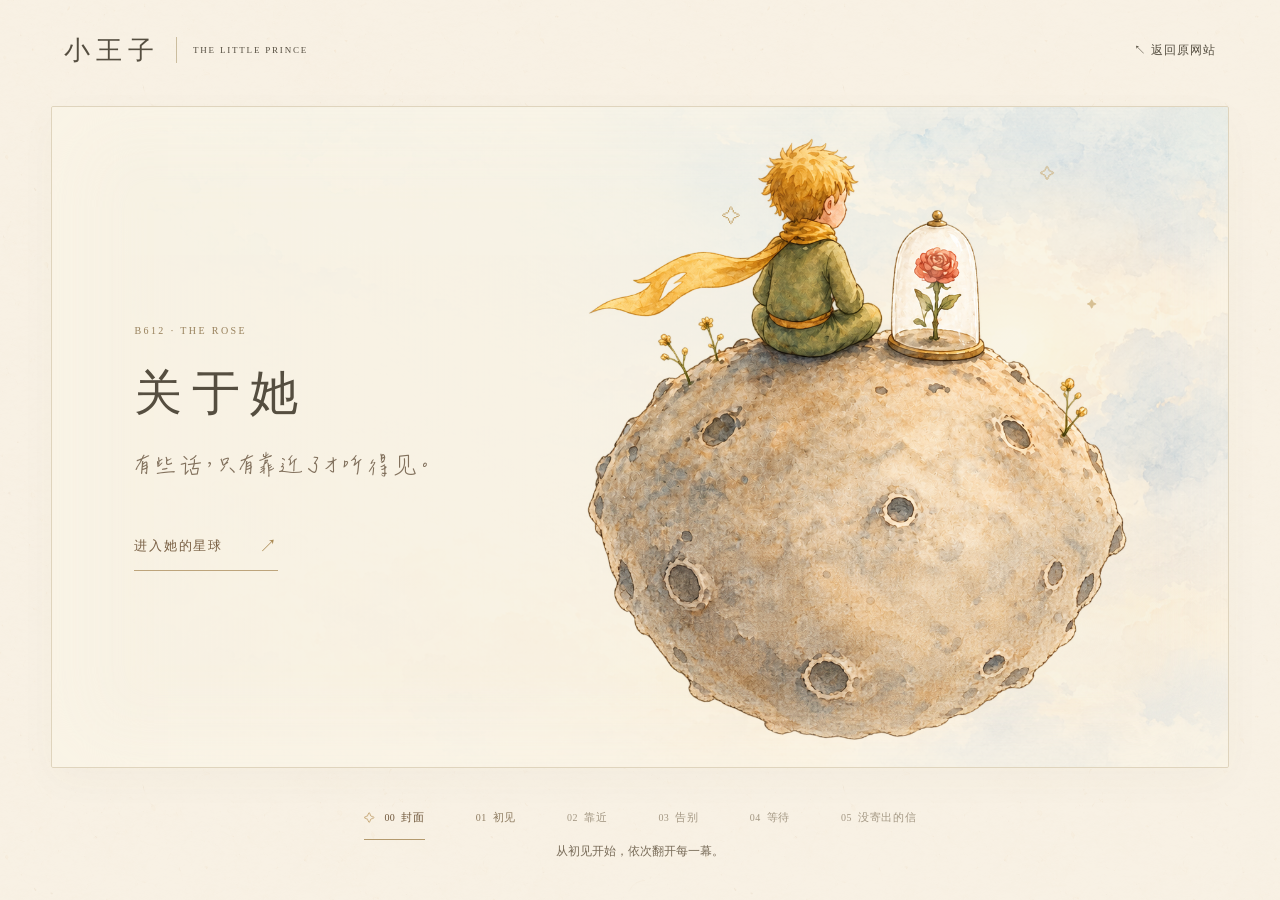
==== preview/index.html @ 03eb6c5e "Add the interactive rose storybook" ====
<!doctype html>
<html lang="zh-CN">
<head>
  <meta charset="utf-8">
  <meta name="viewport" content="width=device-width, initial-scale=1">
  <meta name="theme-color" content="#f7f1e4">
  <title>00 · 关于她 — 小王子互动绘本</title>
  <link rel="icon" href="../favicon-rose.svg" type="image/svg+xml">
  <link rel="stylesheet" href="../handwriting.css">
  <link rel="stylesheet" href="cover.css?v=polish-20261029">
  <script defer src="cover.js?v=soft-page-turn-v4"></script>
</head>
<body data-cover-phase="ready">
  <header class="page-masthead">
    <a class="wordmark" href="../index.html" aria-label="小王子，返回原网站">小王子 <span>THE LITTLE PRINCE</span></a>
    <a class="back-link" href="../index.html">↖ 返回原网站</a>
  </header>
  <main class="cover-shell">
    <section class="cover" id="cover" aria-labelledby="cover-title">
      <div class="cover-wash" aria-hidden="true"></div>
      <div class="cover-mist" aria-hidden="true"></div>
      <div class="cover-stars" aria-hidden="true"><span>✧</span><span>✦</span><span>✧</span></div>
      <div class="cover-copy">
        <p class="eyebrow">B612 · THE ROSE</p>
        <h1 id="cover-title">关于她</h1>
        <p class="subtitle">有些话，只有靠近了才听得见。</p>
        <a class="enter" href="first-meeting.html" data-enter-story><span>进入她的星球</span><span class="enter-arrow" aria-hidden="true">↗</span></a>
      </div>
      <figure class="cover-art" id="cover-art">
        <div class="art-reveal"><div class="cover-camera" id="cover-camera">
          <img class="planet-art" id="planet-art" src="../assets/b612-planet-completion.png" width="1536" height="1024" fetchpriority="high" alt="金发、灰绿色衣服与暖黄围巾的小王子，坐在布满陨石坑的 B612 星球上，望着金边玻璃罩中的盛开玫瑰。">
          <span class="glass-reflection" aria-hidden="true"></span>
        </div></div>
      </figure>
      <p class="art-error" id="art-error" role="status" hidden>插画暂未载入，你仍可以进入故事。</p>
    </section>
    <nav class="cover-nav" aria-label="六幕目录">
      <ol class="contents">
        <li class="is-current"><a href="index.html" aria-current="page"><span>00</span> 封面</a></li>
        <li class="is-available"><a href="first-meeting.html" data-enter-story><span>01</span> 初见</a></li>
        <li><span><b>02</b> 靠近</span></li>
        <li><span><b>03</b> 告别</span></li>
        <li><span><b>04</b> 等待</span></li>
        <li><span><b>05</b> 没寄出的信</span></li>
      </ol>
      <p class="contents-hint">从初见开始，依次翻开每一幕。</p>
    </nav>
    <p class="sr-only" id="entry-status" role="status" aria-live="polite"></p>
    <details class="cover-debug" id="cover-debug" hidden><summary>开发调试 · 独立封面预览</summary><p>当前插画直接复用原项目 assets/b612-planet-completion.png，未修改原图。六幕可依次体验。点击后，一页带有柔和弧度的奶油色纸面从右向左轻轻翻过，约 1.6 秒进入清晨。插画不缩放、不平移；Esc 可取消，减少动画模式直接进入。此说明仅在 ?debug=1 时显示。</p></details>
  </main>
  <div class="cover-transition" aria-hidden="true">
    <svg class="page-turn" viewBox="0 0 1000 1000" preserveAspectRatio="none" xmlns="http://www.w3.org/2000/svg">
      <defs>
        <path id="turn-paper-shape" d="M 8 -120 C 102 240 -138 680 8 1120 L 1600 1120 L 1600 -120 Z"/>
        <clipPath id="turn-paper-clip"><use href="#turn-paper-shape"/></clipPath>
        <filter id="turn-soft-shadow" x="-100%" y="-20%" width="300%" height="140%" color-interpolation-filters="sRGB">
          <feGaussianBlur stdDeviation="13"/>
        </filter>
        <linearGradient id="turn-paper-light" x1="-80" y1="0" x2="165" y2="0" gradientUnits="userSpaceOnUse">
          <stop offset="0" stop-color="#b5a58b" stop-opacity=".10"/>
          <stop offset=".32" stop-color="#fffdf4" stop-opacity=".46"/>
          <stop offset=".67" stop-color="#fffdf4" stop-opacity=".16"/>
          <stop offset="1" stop-color="#fffdf4" stop-opacity="0"/>
        </linearGradient>
      </defs>
      <g class="turn-sheet">
        <path class="turn-shadow" d="M 8 -120 C 102 240 -138 680 8 1120" fill="none" stroke="#706348" stroke-opacity=".12" stroke-width="22" filter="url(#turn-soft-shadow)"/>
        <use href="#turn-paper-shape" fill="#f7f1e4"/>
        <g clip-path="url(#turn-paper-clip)">
          <image href="assets/watercolor/dawn-sky-v1.png" x="-100" y="-120" width="1700" height="1240" preserveAspectRatio="xMidYMid slice" opacity=".14"/>
          <image href="../assets/mailbox/paper-texture.webp" x="-100" y="-120" width="1700" height="1240" preserveAspectRatio="xMidYMid slice" opacity=".10"/>
          <rect x="-100" y="-120" width="1700" height="1240" fill="url(#turn-paper-light)"/>
        </g>
      </g>
    </svg>
  </div>
</body>
</html>
---- handwriting.css ----
/* B612 Pen: OFL subsets of ChenYuluoyan 2.0 and YShi Written SC.
   See assets/fonts/README.md and the bundled upstream licenses. */
@font-face {
  font-family: "B612 Pen";
  src: url("assets/fonts/b612-pen-ui-v1.woff2") format("woff2");
  font-style: normal;
  font-weight: 400;
  font-display: swap;
  size-adjust: 125%;
  unicode-range: U+20-7E,U+A0,U+A2-A3,U+A5,U+A7,U+A9,U+AE-B3,U+B7,U+B9,U+C0-C5,U+C8-CF,U+D1-D7,U+D9-DD,U+E0-E5,U+E8-EF,U+F1-F7,U+F9-FD,U+FF,U+2014,U+201C-201D,U+2026,U+2190,U+2192,U+2500,U+2605,U+3001-3002,U+300A-300D,U+3010-3011,U+4E00,U+4E03,U+4E07,U+4E09-4E0B,U+4E0D-4E0E,U+4E14,U+4E16,U+4E18,U+4E2A,U+4E2D,U+4E32,U+4E38,U+4E3B,U+4E45,U+4E48,U+4E4B,U+4E4E,U+4E5D,U+4E5F,U+4E86,U+4E88-4E89,U+4E8B-4E8C,U+4E8E,U+4E91,U+4E94-4E95,U+4E9B,U+4EA4,U+4EAB,U+4EAE,U+4EBA,U+4EC0,U+4ECA-4ECB,U+4ECD-4ECE,U+4ED4,U+4ED6,U+4ED8,U+4EE3-4EE5,U+4EF0,U+4EF6-4EF7,U+4EFB,U+4EFD,U+4EFF,U+4F11,U+4F17-4F18,U+4F1A,U+4F34,U+4F38,U+4F3C,U+4F46,U+4F4D-4F4F,U+4F53,U+4F55,U+4F5B-4F5C,U+4F60,U+4F69,U+4F7F,U+4F8B,U+4F9B,U+4F9D,U+4FBF,U+4FDD,U+4FE1,U+4FEE,U+5012,U+5019,U+501F,U+5026,U+503C,U+5047,U+504F,U+505A,U+505C,U+5065,U+50AC,U+50B2,U+50CF,U+513F,U+5141,U+5143,U+5145,U+5148-5149,U+514B,U+514D,U+515C,U+5165,U+5168,U+516B,U+516D,U+5171,U+5176-5177,U+5185,U+518D,U+5192,U+5199,U+51B2-51B3,U+51B5,U+51B7,U+51C6,U+51C9,U+51DD,U+51E0-51E1,U+51ED,U+51F3,U+51FA,U+5206-5207,U+5217,U+521D,U+5224,U+5229,U+5230,U+5236,U+523A-523B,U+524D,U+5269,U+529B,U+529F-52A0,U+52A9,U+52FF,U+5305-5306,U+5316-5317,U+5339-533A,U+5341,U+5343,U+5347-5348,U+534A,U+5357,U+5360-5361,U+5371,U+5373-5374,U+539A,U+539F,U+53BB,U+53C2,U+53C8,U+53CA-53CD,U+53D6-53D7,U+53D9,U+53E0,U+53E3,U+53E5-53E6,U+53EA-53EB,U+53EF,U+53F2-53F3,U+53F6-53F7,U+53F9,U+5403-5404,U+5408,U+540C-540E,U+5410-5411,U+541E,U+5426-5427,U+542B-542C,U+5435,U+5438-5439,U+5448,U+544A,U+5462,U+5468,U+5473,U+547C-547D,U+548C,U+54AC,U+54C1,U+54C8,U+54CD,U+54EA,U+54ED,U+552F,U+5546,U+5566,U+558A,U+559C-559D,U+55BB,U+5634,U+5668,U+566A,U+56B7,U+56DB,U+56DE,U+56E0,U+56F0,U+56FA,U+56FD,U+5708,U+571F,U+5723,U+5728,U+5730,U+5747,U+574F-5750,U+5782,U+578B,U+57C3,U+57CE,U+57DF,U+5802,U+5806,U+582A,U+585E,U+586B,U+5883,U+589E,U+58A8,U+58F0,U+590D,U+5915-5916,U+591A,U+591C,U+5927,U+5929-592A,U+5931,U+5947,U+594F,U+5957,U+5979,U+597D,U+5982,U+59CB,U+59D4,U+5A03,U+5B50,U+5B57-5B58,U+5B64,U+5B66,U+5B69,U+5B81,U+5B83,U+5B87-5B89,U+5B8C,U+5B99-5B9A,U+5B9C,U+5BA2-5BA3,U+5BB3,U+5BB6,U+5BB9,U+5BC2,U+5BC4,U+5BC6,U+5BCC,U+5BDE-5BDF,U+5BF8,U+5C01,U+5C06,U+5C0A,U+5C0F,U+5C11,U+5C16,U+5C31,U+5C3D-5C3E,U+5C40,U+5C45,U+5C48,U+5C4F,U+5C55,U+5C5E,U+5C71,U+5CF0,U+5D07,U+5D29,U+5DDD,U+5DE5-5DE6,U+5DEE,U+5DF1-5DF2,U+5E02-5E03,U+5E0C,U+5E18,U+5E38,U+5E3D,U+5E45,U+5E55,U+5E72-5E74,U+5E76,U+5E78,U+5E7C,U+5E8F,U+5E95,U+5EA6-5EA7,U+5EB7,U+5EF6,U+5EFA,U+5F02,U+5F0F,U+5F15,U+5F27,U+5F31,U+5F3A,U+5F53,U+5F62,U+5F69,U+5F71,U+5F7C,U+5F80-5F81,U+5F85,U+5F88,U+5F8B,U+5F97,U+5FAA,U+5FAE,U+5FB7,U+5FC3,U+5FC5,U+5FD7-5FD9,U+5FE0,U+5FEB,U+5FF5,U+5FFD,U+600E,U+6015,U+601D,U+6025,U+6027,U+602A,U+604B,U+6052,U+606F,U+6084,U+6089,U+6094,U+60C5,U+60CA-60CB,U+60D1,U+60DC,U+60E6-60E7,U+60F3,U+610F,U+611F,U+6127,U+613F,U+614C,U+6155,U+6162,U+6170,U+61BE,U+61C2,U+6210-6211,U+6216,U+622A,U+623F-6240,U+624B,U+624D,U+6253,U+6258,U+625B,U+626E,U+6270,U+6273,U+6279,U+627E-627F,U+6284,U+628A,U+6295-6296,U+6298,U+62AB-62AC,U+62B1,U+62B9,U+62BD,U+62C5-62C6,U+62C9,U+62CD,U+62D2,U+62D4,U+62D6,U+62DB-62DC,U+62EC,U+62F4,U+62FC,U+62FF,U+6301-6302,U+6307,U+6309,U+632A,U+632F,U+636E,U+6389,U+638C,U+6392,U+63A2,U+63A5,U+63A7-63A8,U+63AA,U+63C9,U+63CF-63D0,U+63D2,U+63E1,U+643A,U+6458,U+6478,U+6491-6492,U+6495,U+64AD,U+64C5,U+64CE,U+652F,U+6536,U+6539,U+653E,U+6545,U+6548,U+654F,U+6559,U+6563,U+6570,U+6574,U+6587,U+6599,U+65AD,U+65B0,U+65B9,U+65BD,U+65C1,U+65C5,U+65CB,U+65E0,U+65E2,U+65E5,U+65E7,U+6606,U+660E-660F,U+6613,U+661F,U+662F,U+663C,U+6643,U+665A,U+6668,U+666E-6670,U+6697,U+66F2,U+66F4,U+66FE-6700,U+6708-6709,U+670B,U+670D,U+671B,U+671D,U+671F,U+6728,U+672A-672C,U+6734-6735,U+673A,U+675F,U+6761,U+6765,U+677E-677F,U+6781,U+6784,U+6790,U+679C,U+67B6,U+67D0,U+67D4,U+67E5,U+6838-6839,U+683C,U+6846,U+6848,U+6876,U+6897,U+68D2,U+6905,U+690D,U+6982,U+69FD,U+6A21,U+6A2A,U+6B21,U+6B23,U+6B27,U+6B49,U+6B63-6B65,U+6B7B,U+6B8A,U+6BB5,U+6BCF,U+6BD4,U+6BEB,U+6C11,U+6C14,U+6C34,U+6C38,U+6C42,U+6C60,U+6C89,U+6C99,U+6CA1,U+6CB3,U+6CBF,U+6CC9,U+6CD5,U+6CE1,U+6CE3,U+6CE8,U+6CEA,U+6D0B,U+6D32,U+6D3B,U+6D3E,U+6D41,U+6D45,U+6D6A,U+6D77,U+6D88,U+6DF1,U+6E05,U+6E29,U+6E34,U+6E38,U+6E90,U+6ED1,U+6F02,U+6F20,U+6F2B,U+704C,U+706B,U+706F-7070,U+70B9,U+70C8,U+7126,U+7136,U+7167,U+7184,U+719F,U+722C,U+7238,U+7247,U+7269,U+7279,U+72B6,U+72D0,U+72EC,U+72F8,U+731C,U+732E,U+7334,U+738B,U+73AB,U+73BB,U+73CD,U+73ED,U+7403,U+7406,U+7470,U+7483,U+74E3,U+74F6,U+751A,U+751C,U+751F,U+7528,U+7530-7531,U+7537,U+753B,U+754C,U+754F,U+7559,U+7565,U+758F,U+7591,U+75B2,U+75DB,U+767D,U+7684,U+76D2,U+76EE,U+76F4,U+76F8,U+7701,U+770B,U+771F-7720,U+773C,U+7740,U+775B,U+7761,U+77DC,U+77E5,U+77ED,U+7834,U+786C,U+786E,U+788C,U+78B0,U+793A,U+795D,U+7968,U+798F,U+79BB,U+79CD,U+79D1,U+79D8,U+79F0,U+79FB,U+7A0B,U+7A0D,U+7A1A,U+7A3F,U+7A76,U+7A7A,U+7A7F,U+7A81,U+7A97,U+7ACB,U+7AD9,U+7ADF-7AE0,U+7AE5,U+7AEF,U+7B06,U+7B11,U+7B2C,U+7B49,U+7B54,U+7B97,U+7BA1,U+7BB1,U+7BB4,U+7BC7,U+7BF1,U+7C07,U+7C92,U+7CBE,U+7CD6,U+7CFB,U+7D20,U+7D22,U+7D2F,U+7E41,U+7F3A,U+7F51,U+7F69,U+7F6E,U+7F8A,U+7F8E,U+7F9E,U+7FA4,U+7FFB,U+8001,U+8003,U+8005,U+800C,U+8010,U+8033,U+8036,U+804A,U+80AF,U+80CC,U+80FD,U+8106,U+811A,U+81E3,U+81EA,U+81F3-81F4,U+820D,U+822A,U+822C,U+8239,U+8272,U+82AC,U+82B1,U+82B3,U+82BD,U+82D7,U+82E5-82E6,U+8303,U+832B,U+8349,U+8352,U+843D,U+8457,U+85CF,U+864E,U+865A,U+866B,U+86C7,U+871C,U+8774,U+8776,U+87BA,U+87D2,U+884C,U+8861,U+8863,U+8868,U+888D,U+8896,U+88AB,U+88C5,U+897F,U+8981,U+8986,U+89D2,U+89E3,U+89E6,U+8A00,U+8C61,U+8C8C,U+8D70,U+8D76-8D77,U+8D8A,U+8DB3,U+8DD1,U+8DDD,U+8DDF,U+8DEF,U+8DF3,U+8E0F,U+8E2A,U+8E6D,U+8E81,U+8EAB,U+8EB2,U+8EBA,U+8F9B,U+8FA3,U+8FB0,U+8FD1,U+8FD4,U+8FF0,U+8FF7,U+8FFD,U+9000-9003,U+900F-9010,U+9012,U+9014,U+901A,U+901F-9020,U+9047,U+904D,U+9053,U+9065,U+906E,U+9075,U+907F-9080,U+90A3,U+90E8,U+90FD,U+914D,U+9152,U+9192,U+91CC-91CD,U+91CF,U+91D1,U+9644,U+964C-964D,U+9650,U+9664,U+966A,U+968F,U+969C,U+96C6,U+9700,U+9707,U+9732,U+9759,U+975E,U+9760,U+9762,U+97F3,U+9996,U+9999,U+9AD8,U+9B3C,U+9B42,U+9EA6,U+9EC4,U+9ECE,U+9ED1,U+9ED8,U+9F13,U+9F20,U+FF01,U+FF08-FF09,U+FF0C,U+FF1A-FF1B,U+FF1F;
}
@font-face {
  font-family: "B612 Pen";
  src: url("assets/fonts/b612-pen-cjk-00-v1.woff2") format("woff2");
  font-style: normal;
  font-weight: 400;
  font-display: swap;
  size-adjust: 125%;
  unicode-range: U+D,U+100-103,U+106-117,U+11A-121,U+124-125,U+128-12D,U+131,U+134-135,U+139-13A,U+13D-13E,U+143-144,U+147-148,U+14C-151,U+154-155,U+158-15D,U+160-161,U+164-165,U+168-171,U+174-17E,U+197,U+1CD-1DC,U+1DE-1E1,U+1E6-1E9,U+1F4-1F5,U+1F8-1FB,U+21E-21F,U+226-227,U+22A-233,U+237,U+244,U+268,U+289,U+2BC,U+2C6-2C7,U+2C9-2CB,U+2CD,U+2D9,U+300-304,U+306-308,U+30A-30D,U+324,U+358,U+391-3A1,U+3A3-3A9,U+3B1-3C1,U+3C3-3C9,U+1D3A,U+1E3E-1E3F,U+1E5E-1E5F,U+1E72-1E73,U+1E80-1E85,U+1EF2-1EF3,U+2013,U+2015,U+2018-2019,U+201E,U+2022,U+2025,U+2027,U+2030,U+2032,U+2035,U+203B,U+2070,U+2074-207B,U+207F-2089,U+20AC,U+2103,U+2109,U+2122,U+2160-2169,U+2191,U+2193,U+2196-2199,U+2215,U+221A,U+221E-2220,U+2223,U+2225,U+2229-222B,U+222E,U+2234-2235,U+2252,U+2260-2261,U+2266-2267,U+2295,U+2299,U+22A5,U+22BF,U+22EE-22EF,U+2303,U+2460-2487,U+249C-24B5,U+2502,U+250C,U+2510,U+2514,U+2518,U+251C,U+2524,U+252C,U+2534,U+253C,U+2550-2551,U+2554,U+2557,U+255A,U+255D-255E,U+2560-2561,U+2563,U+2566,U+2569-256A,U+256C,U+2571-2573,U+2581-258F,U+25A0-25A1,U+25B2-25B3,U+25BC-25BD,U+25C6-25C7,U+25CB,U+25CE-25CF,U+25E2-25E5,U+2606,U+2640,U+2642,U+273D,U+3000,U+3003,U+3007-3009,U+300E-300F,U+3012,U+3014-3015,U+301C-301E,U+3105-3129,U+32A3,U+338E-338F,U+339C-339E,U+33A1,U+33C4,U+33CE,U+33D1-33D2,U+33D5,U+3401-3402,U+3441,U+34DF,U+34E4,U+34FE,U+3502,U+3578,U+3585,U+35A0-35A1,U+35AD,U+35B8,U+35BF,U+35CE,U+35D8,U+35F1,U+35FE,U+3614,U+361B,U+361D,U+362D,U+36AC;
}
@font-face {
  font-family: "B612 Pen";
  src: url("assets/fonts/b612-pen-cjk-01-v1.woff2") format("woff2");
  font-style: normal;
  font-weight: 400;
  font-display: swap;
  size-adjust: 125%;
  unicode-range: U+36C4,U+36E2,U+36F3,U+372E,U+3737,U+3757,U+3769,U+3909,U+3915,U+39C1,U+39CC,U+39CE,U+39D2,U+39E1,U+39E3,U+39EC,U+39FB,U+39FE,U+3A02,U+3A11,U+3A17-3A18,U+3A28,U+3A2A,U+3A3B,U+3A46,U+3A52,U+3A57,U+3A67,U+3A90,U+3B39,U+3C00,U+3C35,U+3D18-3D19,U+3D88,U+3DCD,U+3DDB,U+3DEB,U+3DEE,U+3E10,U+3E30,U+3E62,U+3E74,U+3EA2,U+3F08,U+3F13,U+3F4E,U+3F65,U+3F80,U+3F8A,U+3FF8,U+4010,U+402F,U+4034,U+4065,U+406A,U+406F,U+40D7,U+40DF,U+4180,U+41A4,U+41F6,U+4204,U+4242,U+4308,U+44EA,U+4552,U+4599,U+45B3,U+45C1,U+45C6,U+45D0,U+4606,U+4625,U+463C,U+479A,U+47D3,U+47D8,U+47E9,U+4821,U+4837,U+488D,U+48A2,U+4951,U+4989,U+4ACC,U+4B72,U+4B7E,U+4BCB,U+4C35,U+4C7D,U+4C85-4C86,U+4D3A,U+4E01,U+4E08,U+4E0F-4E11,U+4E15,U+4E19,U+4E1E-4E1F,U+4E21,U+4E26,U+4E28,U+4E2B,U+4E2E,U+4E30,U+4E36,U+4E39,U+4E3C,U+4E3F,U+4E42-4E43,U+4E4D,U+4E4F,U+4E52-4E53,U+4E56-4E59,U+4E5C,U+4E5E,U+4E69-4E6A,U+4E71,U+4E73,U+4E78,U+4E7E,U+4E80,U+4E82,U+4E85,U+4E8D,U+4E92-4E93,U+4E98-4E99,U+4E9C,U+4E9E-4EA2,U+4EA5-4EA6,U+4EA8,U+4EAC-4EAD,U+4EB3,U+4EB7,U+4EB9,U+4EBB-4EBC,U+4EC1-4EC4,U+4EC6-4EC7,U+4EC9,U+4ECF,U+4ED5,U+4ED7,U+4ED9,U+4EDD-4EDF,U+4EE1,U+4EE8,U+4EEE,U+4EF1-4EF3,U+4EF5,U+4F01,U+4F03,U+4F08-4F0B,U+4F0D-4F10,U+4F15,U+4F19,U+4F1D,U+4F28,U+4F2F-4F30,U+4F36,U+4F3A-4F3B,U+4F3D,U+4F41,U+4F43,U+4F47-4F49,U+4F50-4F51,U+4F54,U+4F57-4F5A,U+4F5D-4F5F,U+4F62-4F63,U+4F67,U+4F6A,U+4F6C,U+4F6E-4F70,U+4F73-4F77,U+4F7A-4F7C,U+4F7E,U+4F83-4F86,U+4F88-4F8A,U+4F8D,U+4F8F,U+4F91-4F92,U+4F94,U+4F96-4F98,U+4F9E,U+4FA0-4FA1,U+4FAD-4FAF,U+4FB2,U+4FB5-4FB7,U+4FB9-4FBA,U+4FC1-4FC4,U+4FC8,U+4FCA-4FCB,U+4FCD-4FD1,U+4FD3,U+4FD7-4FD8,U+4FDA,U+4FDE-4FE0,U+4FE3,U+4FE5,U+4FEC,U+4FEF,U+4FF1,U+4FF3,U+4FF5-4FF6,U+4FF8,U+4FFA,U+4FFD-4FFE,U+5000,U+5006,U+5008-5009,U+500B-500D,U+500F,U+5011,U+5013-5014,U+5016,U+5018,U+501A-501C,U+501E,U+5021-5025,U+5027-502D,U+502F,U+5032,U+5036,U+5039,U+5041,U+5043,U+5048-5049,U+504C,U+504E,U+5051,U+5055,U+505D,U+505F,U+506D,U+5072,U+5074-5078,U+507A,U+507D,U+5080,U+5085,U+508C-508D,U+5091,U+5096,U+5098-509C,U+50A2-50A3,U+50AA,U+50AD,U+50AF,U+50B1,U+50B3-50B5,U+50B7,U+50BB,U+50BE,U+50C2,U+50C5-50C7,U+50C9,U+50CD-50CE,U+50D1,U+50D5-50D6,U+50DA-50DB,U+50DE,U+50E3,U+50E5-50E7,U+50E9,U+50EB,U+50ED-50EE,U+50F1,U+50F5,U+50F9,U+50FB,U+50FE,U+5100-5102,U+5104,U+5106-5109,U+5110-5112,U+5114-5115,U+5118,U+511A,U+511F,U+5121,U+512A-512B,U+5131-5133,U+5137-5138,U+513A-513C,U+5140,U+5144,U+5146-5147,U+514C,U+514E,U+5150,U+5152,U+5154-5155,U+5157,U+515A,U+5162,U+5167,U+5169-516A,U+516C,U+516E,U+5175,U+5178,U+517C,U+5180,U+5182,U+5184,U+5186-5187,U+5189-518A,U+518F,U+5191,U+5195-5197,U+519A,U+51A0,U+51A2,U+51A4-51A5,U+51A7-51A8,U+51AA-51AC,U+51B0,U+51B4,U+51B6,U+51BC-51BD,U+51C3-51C4,U+51C7-51C8,U+51CA-51CD,U+51D4,U+51DB-51DC,U+51E6-51E7,U+51E9-51EA,U+51F0-51F1,U+51F4-51F6,U+51F8-51F9,U+51FD,U+5200-5203,U+5208,U+520A,U+520E,U+5210-5213,U+5216,U+521C,U+5223,U+5225-5226,U+5228,U+522A,U+522E,U+5233,U+5237-5239,U+5241,U+5243,U+5247;
}
@font-face {
  font-family: "B612 Pen";
  src: url("assets/fonts/b612-pen-cjk-02-v1.woff2") format("woff2");
  font-style: normal;
  font-weight: 400;
  font-display: swap;
  size-adjust: 125%;
  unicode-range: U+5249-524C,U+524E,U+5254,U+5256,U+525B-525D,U+5263-5265,U+526A,U+526E-5270,U+5272,U+5274-5275,U+5277,U+527A,U+527D-5284,U+5287-528A,U+528C-528D,U+528F,U+5291,U+5293,U+5296,U+52A3,U+52A6,U+52AA-52AD,U+52B1,U+52B4,U+52B9,U+52BB-52BC,U+52BE,U+52C1,U+52C3,U+52C5,U+52C7,U+52C9,U+52CD,U+52D0,U+52D2,U+52D5-52D9,U+52DB,U+52DD-52DF,U+52E2-52E7,U+52E9,U+52F0,U+52F2-52F3,U+52F5,U+52F8-52FC,U+52FE,U+5301-5302,U+5308,U+530B,U+530D,U+530F-5310,U+5315,U+5319,U+531D,U+5320-5321,U+5323,U+5327,U+532A,U+532D,U+532F,U+5331,U+533B-533C,U+533E-5340,U+5345,U+5349,U+534C-534D,U+5351-5354,U+5358,U+535A,U+535C,U+535E,U+5366,U+5369,U+536C,U+536E-5370,U+5372,U+5375,U+5377-5379,U+537B,U+537D,U+537F,U+5382,U+5384,U+5398,U+539D,U+53A0,U+53A5-53A6,U+53A8-53A9,U+53AD,U+53B2-53B3,U+53B6,U+53C1,U+53C3,U+53C9,U+53CE,U+53D4,U+53DB,U+53DF,U+53E1-53E2,U+53E4,U+53E8-53E9,U+53EC-53EE,U+53F0-53F1,U+53F5,U+53F8,U+53FB-53FC,U+53FE,U+5401-5402,U+5406,U+5409-540B,U+540F,U+5412-5414,U+5416,U+541B,U+541D,U+541F-5421,U+5425,U+5428-542A,U+542D-542E,U+5431,U+5433,U+5436,U+543B-543E,U+5440-5443,U+5446,U+5449,U+544D-544E,U+5451,U+5454,U+5463-5467,U+546A,U+546F-5472,U+5474-5478,U+547B,U+547E-5482,U+5484-5488,U+548B,U+548D-5498,U+549A,U+54A4-54AB,U+54AD,U+54AF,U+54B1-54B3,U+54B8-54B9,U+54BB,U+54BD-54C0,U+54C2,U+54C4,U+54C6-54C7,U+54C9-54CB,U+54CE-54D0,U+54D6,U+54DE,U+54E1-54E3,U+54E5-54E9,U+54EE-54EF,U+54F1-54F2,U+54F9-54FA,U+54FC-54FD,U+54FF,U+5501-5502,U+5504-5507,U+5509-550A,U+550C,U+550E-5511,U+5513-5514,U+5516,U+551A,U+551E,U+5525,U+5527,U+5529,U+552C-552E,U+5530-5531,U+5533,U+5535-5538,U+553B,U+553E-553F,U+5541,U+5543-5545,U+5549-554A,U+554D,U+554F-5550,U+5553,U+5555-5557,U+555C-5561,U+5563-5565,U+5569-556B,U+5571-5572,U+5575-5577,U+5579,U+557B-557C,U+557E,U+5580-5584,U+5586-5589,U+558B-558C,U+558E-558F,U+5591,U+5593-5594,U+5598-559A,U+559F,U+55A2,U+55A4-55A5,U+55A7-55AE,U+55B0-55B3,U+55B5-55B6,U+55BA,U+55BC,U+55C0,U+55C4-55C7,U+55C9,U+55CB-55CC,U+55CE,U+55D0-55D4,U+55D6-55D7,U+55D9-55DA,U+55DC-55DF,U+55E1,U+55E3-55E6,U+55E8-55E9,U+55EC,U+55EF-55F2,U+55F6-55F7,U+55F9-55FA,U+55FD-55FE,U+5600-5601,U+5605-5606,U+5608-5609,U+560C-5610,U+5612-5618,U+561B-561C,U+561E-561F,U+5622-5623,U+5625,U+5627,U+5629-562A,U+562C-5632,U+5635-5636,U+5638-5639,U+563B,U+563D,U+563F,U+5641-5643,U+5649,U+564C-564F,U+5652-5654,U+5657-565B,U+565D,U+5660,U+5662,U+5664-5666,U+5669,U+566B-566C;
}
@font-face {
  font-family: "B612 Pen";
  src: url("assets/fonts/b612-pen-cjk-03-v1.woff2") format("woff2");
  font-style: normal;
  font-weight: 400;
  font-display: swap;
  size-adjust: 125%;
  unicode-range: U+566D,U+566F,U+5671-5672,U+5674,U+5676-567A,U+567C,U+5680,U+5685-5687,U+5689,U+568E-5690,U+5692-5693,U+5695,U+5699,U+569C,U+569E-569F,U+56A1-56A2,U+56A4-56A8,U+56AE,U+56B1,U+56B3-56B6,U+56B9,U+56BC,U+56BE-56C3,U+56C8-56CD,U+56D1,U+56D3-56D4,U+56D6-56D7,U+56DA,U+56DD,U+56DF,U+56E1,U+56E3-56E5,U+56E7,U+56EA-56EB,U+56EE,U+56F2-56F3,U+56F7,U+56F9,U+56FF,U+5703-5704,U+5707,U+5709,U+570B-570D,U+570F,U+5712-5713,U+5716,U+5718,U+571C-571D,U+5721,U+5727,U+5729,U+572C-572F,U+5733-5734,U+573B,U+573E,U+5740,U+5742,U+5749-574E,U+5751,U+5754,U+575F,U+5761-5764,U+5766,U+5768-576B,U+576E-576F,U+5771,U+5773,U+5775,U+5777,U+577C,U+5783,U+5793,U+579A-579B,U+579E,U+57A0,U+57A2-57A4,U+57AE,U+57B5,U+57BA,U+57BF,U+57C2,U+57C6-57C7,U+57CB,U+57CF,U+57D2,U+57D4-57D5,U+57D7,U+57DC,U+57DE,U+57E0-57E1,U+57E4,U+57ED,U+57F2,U+57F4-57FA,U+57FC-57FD,U+5800,U+5803,U+5805,U+5807,U+5809-580A,U+5810,U+5815,U+5819,U+581D-581E,U+5820-5821,U+5824,U+582F-5831,U+5834-5835,U+583A-583B,U+583F-5841,U+584A-584D,U+584F,U+5851-5852,U+5854,U+5857-585A,U+5860-5862,U+5864,U+5869,U+586D,U+5871-5872,U+5875,U+5879,U+587D-5880,U+5885,U+5888-588A,U+588E,U+5893,U+5897-5898,U+589C,U+589F,U+58A6,U+58A9,U+58AC,U+58AE,U+58B3,U+58BB-58BC,U+58BE,U+58C1-58C2,U+58C5-58C7,U+58CA,U+58CC,U+58CE,U+58D1,U+58D3,U+58D5,U+58D8-58DA,U+58DE-58E0,U+58E2,U+58E4,U+58E9,U+58EB-58EC,U+58EE-58EF,U+58F1-58F3,U+58F7,U+58F9-58FA,U+58FC-58FD,U+5902,U+5906,U+5909-590A,U+590F-5910,U+5914,U+5919,U+5920,U+5922,U+5924-5925,U+592B-592F,U+5937-5938,U+593E,U+5940,U+5944-5945,U+5948-594A,U+594E,U+5950-5955,U+5958,U+595A,U+5960-5962,U+5965,U+5967-596E,U+5971,U+5973-5974,U+5976,U+5978,U+597C,U+597E,U+5981,U+5983-5984,U+598A,U+598D,U+598F,U+5992-5993,U+5996-5999,U+599D-599E,U+59A1,U+59A3-59A8,U+59AC,U+59AE-59AF,U+59B2-59B3,U+59B6,U+59B9-59BB,U+59BE,U+59C0-59C1,U+59C3,U+59C6,U+59C8-59CA,U+59CD-59CE,U+59D0-59D3,U+59D7-59D8,U+59DA,U+59DC-59DD,U+59E3-59E6,U+59E8-59EE,U+59F3-59F8,U+59FB-59FC,U+59FF,U+5A01,U+5A09,U+5A0C,U+5A11,U+5A13,U+5A17-5A18,U+5A1B-5A1C,U+5A1F-5A20,U+5A23,U+5A25,U+5A29-5A2A,U+5A2F,U+5A33,U+5A36,U+5A38,U+5A3C,U+5A40-5A42,U+5A46,U+5A49-5A4A,U+5A4C-5A4D,U+5A51,U+5A53,U+5A55,U+5A57,U+5A5A-5A5B,U+5A5E-5A5F,U+5A62-5A64,U+5A66-5A67,U+5A6A,U+5A6C-5A6D,U+5A77-5A78,U+5A7E-5A7F,U+5A81,U+5A83-5A84,U+5A8C,U+5A90,U+5A92-5A93,U+5A96-5A97,U+5A9A-5A9C,U+5A9E,U+5AA0,U+5AA7,U+5AAA,U+5AAC,U+5AAE,U+5AB1-5AB3,U+5AB8,U+5ABA,U+5ABC-5ABE,U+5AC1-5AC4,U+5AC6,U+5AC8-5AC9,U+5ACB-5ACC,U+5AD0-5AD1,U+5AD5-5ADA,U+5AE0-5AE1,U+5AE3,U+5AE5-5AE6,U+5AE9,U+5AF2,U+5AF5,U+5AFA-5AFB,U+5B03,U+5B05,U+5B08-5B09,U+5B0B-5B0C,U+5B11,U+5B16-5B17,U+5B19,U+5B1B,U+5B1D,U+5B21-5B24,U+5B26,U+5B28,U+5B2A-5B2D,U+5B30,U+5B32;
}
@font-face {
  font-family: "B612 Pen";
  src: url("assets/fonts/b612-pen-cjk-04-v1.woff2") format("woff2");
  font-style: normal;
  font-weight: 400;
  font-display: swap;
  size-adjust: 125%;
  unicode-range: U+5B34,U+5B38,U+5B3F-5B40,U+5B43,U+5B45-5B46,U+5B4B-5B4D,U+5B51,U+5B53-5B56,U+5B5A-5B5D,U+5B5F,U+5B62-5B63,U+5B65,U+5B6B-5B6D,U+5B70-5B73,U+5B75,U+5B78,U+5B7A-5B7B,U+5B7D,U+5B7F-5B80,U+5B85,U+5B8B,U+5B8D,U+5B8F,U+5B93,U+5B95,U+5B97-5B98,U+5B9B,U+5B9D,U+5B9F,U+5BA4-5BA7,U+5BAC-5BAE,U+5BB0,U+5BB4-5BB5,U+5BB8,U+5BBF-5BC0,U+5BC3,U+5BC5,U+5BC7,U+5BD0,U+5BD2-5BD4,U+5BD7-5BD8,U+5BDB,U+5BDD,U+5BE1-5BE2,U+5BE4-5BE9,U+5BEB-5BEC,U+5BEE-5BF0,U+5BF3,U+5BF5-5BF6,U+5BFA,U+5BFE-5BFF,U+5C02,U+5C04-5C05,U+5C07-5C09,U+5C0B,U+5C0D-5C0E,U+5C10,U+5C1A-5C1B,U+5C1E,U+5C22,U+5C24-5C25,U+5C28,U+5C2A,U+5C2C-5C2D,U+5C37-5C3C,U+5C3F,U+5C41,U+5C44,U+5C46,U+5C4A-5C4E,U+5C50-5C51,U+5C53,U+5C58-5C59,U+5C5C,U+5C60-5C65,U+5C67-5C68,U+5C6C-5C6F,U+5C79,U+5C7B,U+5C88,U+5C8C-5C8D,U+5C8F-5C91,U+5C94,U+5CA1-5CA2,U+5CA5-5CA6,U+5CA8-5CA9,U+5CAB-5CAD,U+5CB1,U+5CB3,U+5CB7-5CB8,U+5CC7,U+5CCA-5CCB,U+5CCE,U+5CD2,U+5CD6,U+5CD9,U+5CE0-5CE1,U+5CE8,U+5CEA,U+5CED-5CEF,U+5CF1,U+5CF4-5CF6,U+5CFB,U+5CFD,U+5D01,U+5D06,U+5D0B,U+5D0E,U+5D10-5D11,U+5D14,U+5D16-5D17,U+5D19-5D1B,U+5D1F-5D22,U+5D24,U+5D27,U+5D33-5D34,U+5D3D,U+5D42,U+5D47,U+5D4A-5D4C,U+5D4E,U+5D50,U+5D59,U+5D5C,U+5D69,U+5D6C,U+5D6F,U+5D75,U+5D79,U+5D7E,U+5D80,U+5D82,U+5D84,U+5D87,U+5D8B-5D8C,U+5D94,U+5D99,U+5D9D,U+5DA0,U+5DA2,U+5DA7,U+5DA9,U+5DB7-5DB8,U+5DBA,U+5DBC-5DBD,U+5DC3,U+5DC9,U+5DCC-5DCD,U+5DD2-5DD4,U+5DD6,U+5DDB,U+5DDE,U+5DE0-5DE3,U+5DE7-5DE8,U+5DEB,U+5DED,U+5DF3-5DF4,U+5DF7,U+5DF9,U+5DFB,U+5DFD-5DFF,U+5E06,U+5E0A,U+5E11,U+5E14-5E16,U+5E19-5E1B,U+5E1D,U+5E1F,U+5E25,U+5E2B,U+5E2D,U+5E2F-5E30,U+5E33,U+5E36-5E37,U+5E40,U+5E43-5E44,U+5E4C,U+5E53-5E54,U+5E57-5E58,U+5E5B,U+5E5F,U+5E61-5E63,U+5E6B,U+5E79-5E7B,U+5E7D-5E7F,U+5E81,U+5E83-5E84,U+5E87,U+5E8A,U+5E92,U+5E96-5E97,U+5E9A-5E9C,U+5EA0,U+5EA5,U+5EAB,U+5EAD,U+5EB0-5EB2,U+5EB5-5EB6,U+5EB8-5EB9,U+5EBE,U+5EC1-5EC4,U+5EC8-5ECD,U+5ED0,U+5ED2-5ED6,U+5EDA,U+5EDD,U+5EDF-5EE3,U+5EE8,U+5EEC,U+5EF3-5EF4,U+5EF7-5EF9,U+5EFB-5EFC,U+5EFE-5EFF,U+5F01,U+5F04,U+5F07-5F08,U+5F0A-5F0B,U+5F0D-5F0E,U+5F10,U+5F12-5F14,U+5F17-5F18,U+5F1B,U+5F1F,U+5F22,U+5F25-5F26,U+5F29,U+5F2D,U+5F33,U+5F35,U+5F37,U+5F3C,U+5F3E,U+5F46,U+5F48,U+5F4A,U+5F4C,U+5F4E,U+5F50,U+5F54,U+5F56-5F59,U+5F5D-5F5E,U+5F61,U+5F63-5F67,U+5F6A-5F6D,U+5F70,U+5F73,U+5F77,U+5F79,U+5F7D-5F7F,U+5F84,U+5F87,U+5F89-5F8A,U+5F8C,U+5F90-5F93,U+5F98-5F99,U+5F9B-5F9C,U+5F9E,U+5FA0-5FA1,U+5FA5,U+5FA7-5FA9,U+5FAB-5FAD,U+5FB3-5FB5,U+5FB9,U+5FBC-5FBD,U+5FC9,U+5FCC-5FCD,U+5FCF-5FD2,U+5FD6,U+5FDC-5FDF,U+5FE1,U+5FE4-5FE5,U+5FEA,U+5FEE,U+5FF1,U+5FF8,U+5FFB,U+5FFF-6000,U+600D,U+600F-6010,U+6012,U+6014,U+6016,U+6019,U+601B-601C,U+6020-6021,U+6026,U+6028-6029,U+602B,U+602F,U+6031,U+6035,U+6039,U+6041-6043,U+6045-6046,U+604D,U+6050,U+6055,U+6058-605A,U+6062-6065,U+6067-606D,U+6070,U+6075;
}
@font-face {
  font-family: "B612 Pen";
  src: url("assets/fonts/b612-pen-cjk-05-v1.woff2") format("woff2");
  font-style: normal;
  font-weight: 400;
  font-display: swap;
  size-adjust: 125%;
  unicode-range: U+607F,U+6085,U+608A,U+608C-608E,U+6096,U+609A-609B,U+609D,U+609F-60A0,U+60A3-60A4,U+60A6-60AA,U+60B0-60B2,U+60B4-60B8,U+60BB-60C0,U+60C6-60C7,U+60D5,U+60D8,U+60DA-60DB,U+60DD,U+60DF-60E3,U+60E8,U+60EA,U+60F0-60F2,U+60F4,U+60F6,U+60F9-60FB,U+6100-6101,U+6106,U+6108-6109,U+610D-610E,U+6110,U+6113-6116,U+611A-611C,U+6120,U+6123,U+612B-612C,U+6134,U+6137,U+613C-613E,U+6144,U+6147-6148,U+614B,U+614D-614E,U+6152-6153,U+6158,U+615A,U+615D,U+615F,U+6163-6165,U+6167-6168,U+616B-616C,U+616E,U+6171,U+6173,U+6175-6177,U+617C-617E,U+6182,U+6187,U+618A-618B,U+618D-618E,U+6190-6194,U+6199-619A,U+619F,U+61A2,U+61A4,U+61A7-61A9,U+61AB-61AC,U+61AE,U+61B2,U+61B6,U+61C3,U+61C7-61CD,U+61D0,U+61DE-61DF,U+61E3-61E4,U+61E6-61E8,U+61EE,U+61F2,U+61F5-61FA,U+61FC-6200,U+6207-6208,U+620A,U+620C-620E,U+6212,U+6214-6215,U+6219-621B,U+621F,U+6221-6222,U+6225-6227,U+6229,U+622E-6230,U+6232-6234,U+6236,U+6238,U+623B,U+623D-623E,U+6241,U+6247-6249,U+624E,U+6250-6252,U+6254-6255,U+6259-625A,U+625E,U+6261,U+6263-6266,U+626D,U+626F,U+6271-6272,U+6274,U+6276-6277,U+627A,U+627C,U+6280,U+6285-6286,U+6289,U+628C,U+6290-6294,U+6297,U+629C-629E,U+62A6,U+62A8,U+62B5,U+62BA-62BC,U+62BE-62BF,U+62C1-62C4,U+62C7-62C8,U+62CA-62CC,U+62CE-62D1,U+62D3,U+62D5,U+62D7-62DA,U+62DD,U+62E0-62E1,U+62ED-62EF,U+62F1,U+62F3,U+62F5-62F7,U+62F9,U+62FD-62FE,U+6303,U+6308,U+630C,U+630E,U+6310-6311,U+6313-6316,U+6319,U+631F,U+6328-6329,U+632B,U+6331-633A,U+633C-6340,U+6342-6343,U+6345-6346,U+6348-6349,U+634B-6350,U+6352,U+6354-6355,U+6357-6359,U+635C-635D,U+6365,U+6367-6369,U+636B,U+6371-6372,U+6376-6377,U+637A-637B,U+637D-637E,U+6380,U+6382-6384,U+6387-6388,U+638A,U+638F-6390,U+6394,U+6396-6399,U+639B-63A1,U+63A3,U+63A9,U+63AC,U+63AE-63B0,U+63B2,U+63B4,U+63B9,U+63BB,U+63BD-63BE,U+63C0,U+63C3-63C4,U+63C6-63C8,U+63CB-63CD,U+63D1,U+63D6,U+63D9-63DC,U+63DE,U+63E0,U+63E2-63E4,U+63E6-63E7,U+63E9-63EE,U+63F0,U+63F2,U+63F4,U+63F6,U+63F8-63FC,U+63FE,U+6406-6407,U+6409,U+640D,U+640F-6410,U+6413-6414,U+6416-6417,U+6419,U+641C-641F,U+6421-6427,U+6429-642D,U+6432,U+6434-6436,U+643D-643E,U+6440-6443,U+644E,U+6451-6454,U+6456,U+6459,U+645B-6461,U+6467-6469,U+646B,U+646D,U+646F-6471,U+6473,U+6475-6477,U+6479-647B,U+647D,U+647F,U+6482-6483,U+6485-6488,U+648B,U+648D,U+648F-6490,U+6493,U+6496,U+6498-649A,U+649E-64A0,U+64A2-64A5,U+64A8-64A9,U+64AB-64AC,U+64AE,U+64B0-64B4,U+64B9,U+64BB-64BC,U+64BE-64C0;
}
@font-face {
  font-family: "B612 Pen";
  src: url("assets/fonts/b612-pen-cjk-06-v1.woff2") format("woff2");
  font-style: normal;
  font-weight: 400;
  font-display: swap;
  size-adjust: 125%;
  unicode-range: U+64C1-64C2,U+64C4,U+64C7,U+64C9-64CB,U+64CD,U+64D0,U+64D2,U+64D4,U+64D7-64D8,U+64DA-64DB,U+64DD,U+64E0,U+64E2-64E4,U+64E6-64E7,U+64EC,U+64EF-64F4,U+64F7-64F8,U+64FA-64FE,U+6500,U+6504,U+6506,U+6509,U+650B,U+650E-650F,U+6511,U+6514-6516,U+6518-6519,U+651C-651E,U+6522-6526,U+652A-652C,U+6530,U+6534-6535,U+6538,U+653B,U+653F,U+6546,U+6549,U+654B,U+654D-654E,U+6551,U+6554-6558,U+655D-655E,U+6562,U+6566-6568,U+656C,U+6571-6572,U+6575,U+6577-6578,U+657B,U+6582-6583,U+6588-6589,U+658C,U+658E,U+6590-6591,U+6595,U+6597,U+659B-659C,U+659F,U+65A1,U+65A4-65A5,U+65A7,U+65AB-65AC,U+65AF,U+65B3,U+65B7,U+65BC,U+65C2-65C3,U+65C6,U+65CC,U+65CE-65CF,U+65D2,U+65D6-65D7,U+65DB,U+65E6,U+65E8-65E9,U+65EC-65EF,U+65F1,U+65F3-65F4,U+65FA-65FC,U+6600,U+6602-6603,U+6607,U+6609-660A,U+660C,U+6614-6615,U+661C-661D,U+6620,U+6624-6625,U+6627-6628,U+662B,U+662D,U+6630-6631,U+6634-6636,U+663A,U+6641-6642,U+6644-6645,U+6649-664C,U+664F,U+6652,U+6659,U+665B,U+665D-665F,U+6661-6662,U+6664-6667,U+6669,U+666C,U+6674,U+6676-6678,U+667A,U+667E,U+6681,U+6684,U+6687-6689,U+668C-668E,U+6690-6691,U+6694,U+6696,U+6698,U+669D,U+669F-66A0,U+66A2,U+66A6,U+66A8,U+66AA-66AB,U+66AE,U+66B1,U+66B4-66B5,U+66B8-66B9,U+66BB,U+66BE,U+66C4,U+66C6-66C9,U+66CC,U+66CF,U+66D6,U+66D9-66DD,U+66E0,U+66E3,U+66E6,U+66E9,U+66EC,U+66F0-66F1,U+66F3,U+66F7-66F9,U+66FC-66FD,U+6703,U+6705,U+6712-6715,U+6717,U+6722-6723,U+6726-6727,U+672D-672E,U+6731-6733,U+6736,U+673D,U+6746-6749,U+674C,U+674E-6751,U+6753,U+6755-6756,U+6759,U+675C,U+675E,U+6760,U+6762,U+6767,U+676A,U+676D-6773,U+6775,U+6777,U+677C,U+6787,U+6789,U+678B,U+6792-6793,U+6795,U+6797,U+679A,U+679D,U+67A0-67A2,U+67AF-67B1,U+67B3-67B5,U+67B7-67B8,U+67BB,U+67C1,U+67C4,U+67CA,U+67CF,U+67D1-67D3,U+67D8-67DA,U+67DC-67DE,U+67E2,U+67E6,U+67E9-67EC,U+67EF-67F5,U+67FA-67FB,U+67FE-67FF,U+6802-6804,U+6813-6814,U+6816-6817,U+681D-681E,U+6821-6822,U+6825-6826,U+6829-682A,U+6831,U+6834,U+683B,U+683D,U+683F-6845,U+6849-684A,U+684C-684E,U+6850-6851,U+6853-6854,U+685C-685D,U+685F,U+6867,U+686B,U+686E,U+6871-6872,U+6874-6875,U+6877-6878,U+687E-687F,U+6881,U+6883,U+6885-6886,U+688F,U+6893-6894,U+6898,U+689B,U+689D,U+689F-68A3,U+68A7-68A8,U+68AD,U+68AF-68B3,U+68B5-68B6,U+68B9,U+68BC,U+68C4,U+68C8-68CB,U+68CD,U+68D1,U+68D3,U+68D5-68D8,U+68DA,U+68DF-68E1,U+68E3,U+68E7-68E8,U+68EE,U+68F0-68F2,U+68F5,U+68F9-68FC,U+6900,U+6907-690C,U+690E-690F,U+6912,U+6919,U+691B-691C,U+692A,U+6930,U+6932,U+6934,U+6938-6939,U+693B,U+693D,U+693F-6942,U+6945,U+6948,U+694A,U+694F,U+6953-6955,U+6957,U+6959-6963,U+6966,U+6968,U+696A-6970,U+6973-6975,U+6977-6979,U+697B-697D,U+6986,U+698A,U+698E,U+6994;
}
@font-face {
  font-family: "B612 Pen";
  src: url("assets/fonts/b612-pen-cjk-07-v1.woff2") format("woff2");
  font-style: normal;
  font-weight: 400;
  font-display: swap;
  size-adjust: 125%;
  unicode-range: U+6995-6996,U+699B-699C,U+69A4-69A8,U+69AB,U+69AD-69AE,U+69B2,U+69B4,U+69B6-69B7,U+69BB-69BC,U+69BF,U+69C1-69C4,U+69C7,U+69C9-69CD,U+69D0-69D1,U+69D3-69D4,U+69D8-69D9,U+69E4,U+69E8,U+69ED,U+69F2-69F4,U+69F6,U+69FA-69FB,U+69FF-6A02,U+6A05,U+6A0A-6A0B,U+6A11,U+6A13,U+6A16-6A19,U+6A1E-6A20,U+6A23,U+6A26,U+6A28-6A29,U+6A2B,U+6A35,U+6A38-6A3A,U+6A3C-6A42,U+6A44,U+6A47-6A48,U+6A4B,U+6A50,U+6A55,U+6A58-6A59,U+6A5B,U+6A5E-6A5F,U+6A61-6A62,U+6A66,U+6A68,U+6A6B,U+6A7E-6A80,U+6A84,U+6A89,U+6A8D-6A8E,U+6A90,U+6A94,U+6A97,U+6A9C,U+6A9E,U+6AA0,U+6AA2-6AA3,U+6AA5,U+6AA8,U+6AAB-6AAC,U+6AAE-6AAF,U+6AB3,U+6AB8,U+6ABB,U+6AC2-6AC3,U+6AC8,U+6AD3,U+6ADA-6ADB,U+6ADD-6ADF,U+6AE5,U+6AE8,U+6AEA-6AEC,U+6AF3,U+6AF8,U+6AFA-6AFC,U+6B04-6B05,U+6B09-6B0A,U+6B0F-6B10,U+6B12,U+6B16-6B17,U+6B1D-6B20,U+6B25,U+6B28,U+6B31-6B32,U+6B36-6B3A,U+6B3D-6B3E,U+6B41,U+6B43,U+6B46-6B47,U+6B4C,U+6B4E,U+6B50,U+6B53,U+6B55,U+6B59,U+6B5B,U+6B5F,U+6B61-6B62,U+6B66-6B67,U+6B69-6B6A,U+6B6F,U+6B72-6B74,U+6B77-6B79,U+6B7F,U+6B82-6B84,U+6B86,U+6B89,U+6B8B,U+6B8D,U+6B91,U+6B95-6B98,U+6B9B,U+6B9E,U+6BA4-6BA5,U+6BAB,U+6BAD-6BAF,U+6BB2-6BB4,U+6BB7,U+6BBA-6BBC,U+6BBF-6BC0,U+6BC5-6BC6,U+6BCB,U+6BCD-6BCE,U+6BD0,U+6BD2-6BD3,U+6BD6-6BD8,U+6BDB,U+6BE1,U+6BEC,U+6BEF,U+6BFC-6BFD,U+6BFF,U+6C02,U+6C05,U+6C08,U+6C0F-6C10,U+6C13,U+6C15-6C1B,U+6C1F,U+6C21,U+6C23-6C28,U+6C2A-6C2C,U+6C2E-6C30,U+6C33,U+6C36-6C37,U+6C39,U+6C3E,U+6C40-6C41,U+6C46,U+6C4E,U+6C50,U+6C54-6C5F,U+6C61,U+6C68-6C6B,U+6C6F-6C70,U+6C72,U+6C74,U+6C76,U+6C7A,U+6C7D-6C7E,U+6C81-6C88,U+6C8A,U+6C8C-6C8D,U+6C8F-6C90,U+6C92-6C96,U+6C9A-6C9B,U+6CA2,U+6CAB-6CAE,U+6CB1,U+6CB8-6CBE,U+6CC1-6CC2,U+6CC4-6CC5,U+6CCA,U+6CCC,U+6CCF,U+6CD1,U+6CD3-6CD4,U+6CD6-6CD7,U+6CD9,U+6CDB,U+6CDD-6CDE,U+6CE0,U+6CE2,U+6CE5,U+6CE7,U+6CEB,U+6CEE-6CF1,U+6CF3,U+6CF5,U+6D01,U+6D04,U+6D07,U+6D0C,U+6D0E,U+6D12,U+6D17-6D19,U+6D1B,U+6D1E,U+6D22,U+6D25,U+6D27-6D2B,U+6D2E,U+6D31,U+6D33-6D3A,U+6D3D,U+6D44,U+6D59-6D5A,U+6D5C,U+6D5E,U+6D60-6D61,U+6D63-6D67,U+6D69,U+6D6C,U+6D6E-6D6F,U+6D72,U+6D74,U+6D78-6D79,U+6D7F,U+6D82,U+6D85,U+6D87,U+6D89,U+6D8C,U+6D8E,U+6D92-6D97,U+6D99,U+6D9B-6D9C,U+6DAA,U+6DAE-6DAF,U+6DB2-6DB5,U+6DB7-6DB8,U+6DBC,U+6DBF-6DC0,U+6DC2,U+6DC4-6DC7,U+6DCB-6DCD,U+6DD1-6DD2,U+6DD6,U+6DD8-6DDB,U+6DDD-6DDE,U+6DE1-6DE2,U+6DE4-6DE6,U+6DE8-6DEC,U+6DEE-6DF0,U+6DF3,U+6DF5-6DF7,U+6DF9-6DFD,U+6E07-6E0B,U+6E13,U+6E15,U+6E19-6E1B,U+6E1D,U+6E1F-6E27,U+6E2C-6E2D,U+6E2F,U+6E32,U+6E36,U+6E3A,U+6E3C,U+6E3E,U+6E43-6E44,U+6E49-6E4B,U+6E4D-6E4E,U+6E51,U+6E53-6E54,U+6E56,U+6E58,U+6E5B-6E5C;
}
@font-face {
  font-family: "B612 Pen";
  src: url("assets/fonts/b612-pen-cjk-08-v1.woff2") format("woff2");
  font-style: normal;
  font-weight: 400;
  font-display: swap;
  size-adjust: 125%;
  unicode-range: U+6E5E-6E60,U+6E62-6E63,U+6E65,U+6E67,U+6E6B,U+6E6E-6E6F,U+6E72-6E73,U+6E76,U+6E7C,U+6E7E-6E80,U+6E88-6E89,U+6E8C,U+6E8E-6E8F,U+6E93,U+6E96,U+6E98,U+6E9A,U+6E9C-6E9D,U+6E9F,U+6EA1-6EA2,U+6EA4-6EA7,U+6EAA-6EAB,U+6EAF,U+6EB1-6EB2,U+6EB4,U+6EB6,U+6EBA,U+6EBC-6EBD,U+6EC1-6EC2,U+6EC4-6EC5,U+6EC7,U+6EC9,U+6ECB-6ECC,U+6ECE,U+6ED0,U+6ED2-6ED5,U+6ED8-6ED9,U+6EDD-6EDE,U+6EEB-6EEC,U+6EEE-6EEF,U+6EF2,U+6EF4,U+6EF7-6EF8,U+6EFD-6EFF,U+6F01,U+6F03,U+6F06,U+6F09,U+6F0F,U+6F13-6F16,U+6F1A,U+6F1F,U+6F22-6F23,U+6F25-6F26,U+6F29-6F2A,U+6F2C,U+6F2F,U+6F31-6F33,U+6F38,U+6F3A,U+6F3E-6F41,U+6F43,U+6F45,U+6F51,U+6F53-6F54,U+6F57-6F58,U+6F5B-6F5C,U+6F5E-6F5F,U+6F62-6F64,U+6F66,U+6F6D-6F70,U+6F72,U+6F78,U+6F7A,U+6F7C-6F7E,U+6F80-6F82,U+6F84,U+6F86-6F88,U+6F8C-6F8E,U+6F90,U+6F94,U+6F97,U+6FA0-6FA1,U+6FA4,U+6FA6-6FA7,U+6FA9-6FAA,U+6FB1,U+6FB3-6FB4,U+6FB6,U+6FB9,U+6FBC,U+6FC0-6FC3,U+6FC6,U+6FCE,U+6FD4-6FD5,U+6FD8,U+6FDB,U+6FDE-6FE1,U+6FE4,U+6FEB-6FEC,U+6FEE-6FF1,U+6FF6,U+6FFA,U+6FFE,U+7004-7006,U+7009,U+700B,U+700F,U+7011,U+7015,U+7018,U+701A-701B,U+701D-7021,U+7023,U+7026-7028,U+702C,U+7030,U+7032-7033,U+703E,U+7043,U+7047,U+7051,U+7055,U+7058,U+705D-705E,U+7060,U+7063-7064,U+7067,U+7069,U+7076,U+7078,U+707C-707D,U+7081,U+7085-7086,U+7089-708A,U+708E,U+7092,U+7094-7096,U+7098-7099,U+709F,U+70A3-70A4,U+70A9,U+70AB-70B1,U+70B3,U+70B7-70B8,U+70BA,U+70CA-70CC,U+70CF,U+70D4,U+70D8-70DA,U+70DC-70DD,U+70DF,U+70E1-70E2,U+70E4,U+70EF-70F1,U+70F3-70F4,U+70F7,U+70F9,U+70FD,U+7104,U+7109-710A,U+710C,U+7110,U+7113-7114,U+7117,U+7119-711A,U+711C,U+711E,U+7120-7123,U+7125,U+712F-7131,U+713C,U+713F-7140,U+7145-7147,U+7149-714C,U+714E-714F,U+7152,U+7155-7156,U+7159-715A,U+715C,U+715E-7166,U+7168-7169,U+716C,U+716E,U+7172,U+7178,U+717B,U+717D,U+7180-7181,U+7187,U+718A,U+718F,U+7192,U+7194,U+7197,U+7199-719A,U+719D,U+71A0,U+71A5,U+71A8,U+71AC,U+71B0-71B2,U+71B5,U+71B9,U+71BB,U+71BE,U+71C1-71C4,U+71C8-71CB,U+71CE,U+71D0,U+71D2,U+71D4-71D7,U+71D9-71DA,U+71DC,U+71DF-71E0,U+71E5-71E7,U+71EC-71EE,U+71F4,U+71F6,U+71FB-71FC,U+71FE-71FF,U+7201,U+7206,U+720C-720D,U+7210,U+7215,U+721B,U+7227-7228,U+722A,U+722D,U+7230,U+7232,U+7235-7236,U+7239-723B,U+723D-7240,U+7246,U+7248,U+724C,U+7252-7253,U+7256,U+7258-725B,U+725D,U+725F-7262,U+7267,U+726A,U+726F,U+7272,U+7274,U+7277-7278,U+727B,U+727D,U+7280-7282,U+7284-7285,U+7287,U+728D,U+7292,U+7296,U+7298,U+729B,U+72A0-72A2,U+72A7,U+72AC,U+72AF-72B0,U+72BD,U+72C0,U+72C2,U+72C4,U+72CC,U+72CE,U+72D2-72D3,U+72D7,U+72D9,U+72DB,U+72E0-72E1,U+72E6,U+72E9,U+72ED,U+72F3,U+72F7,U+72F9,U+72FB-72FD,U+7301,U+730A-730C,U+7313,U+7316-7317,U+7319,U+731B,U+731D-731F,U+7322,U+7325,U+7329-732B,U+7332,U+7336-7337,U+733B,U+733E-733F,U+7341,U+7343-7345,U+7349,U+734E-7350,U+7352,U+7357,U+7360,U+7363,U+7365-7366,U+7368,U+736A,U+7370,U+7372,U+7374-7375,U+7377-7378,U+737A-737C,U+737E,U+7380;
}
@font-face {
  font-family: "B612 Pen";
  src: url("assets/fonts/b612-pen-cjk-09-v1.woff2") format("woff2");
  font-style: normal;
  font-weight: 400;
  font-display: swap;
  size-adjust: 125%;
  unicode-range: U+7384-7387,U+7389,U+738E,U+7393,U+7395-7398,U+739F-73A0,U+73A2,U+73A5-73A9,U+73B2-73B4,U+73B6-73B7,U+73B9,U+73BF-73C0,U+73C2,U+73C5-73CA,U+73CE-73D0,U+73D2-73D3,U+73D6,U+73D9,U+73DD-73DE,U+73E0,U+73E3,U+73E5-73E7,U+73E9-73EA,U+73EE,U+73F3,U+73F5,U+73FA,U+73FD-73FE,U+7401,U+7404-7405,U+7407,U+7409-740B,U+740D,U+7411,U+741A-741B,U+7421-7426,U+7428-742A,U+742C,U+742E-7430,U+7432-7436,U+7439-743A,U+743C,U+743F-7442,U+7444,U+7448,U+744B,U+7451-7452,U+7455,U+7457,U+7459-7460,U+7462-7464,U+7467-746A,U+746D-746F,U+7471-7473,U+7476,U+747A,U+747D-7481,U+7486-748B,U+7490,U+7493,U+7498,U+749C,U+749E-74A0,U+74A3,U+74A5-74AA,U+74B0,U+74B5,U+74B8,U+74BA-74BB,U+74BD,U+74BF,U+74C5,U+74C8,U+74CA,U+74CC,U+74CF,U+74D4,U+74D6,U+74D8,U+74DA-74DC,U+74DE,U+74E0,U+74E2,U+74E4,U+74E6,U+74E9,U+74EE,U+74F4,U+74F7,U+74FF,U+7504,U+750C-750D,U+7511,U+7513,U+7515,U+7518,U+7521-7523,U+7525-7526,U+7529-752D,U+752F,U+7532-7534,U+7538,U+753A,U+753D-753E,U+7540,U+7547,U+754A-754B,U+754E,U+7551,U+7553-7554,U+755A-755D,U+7560,U+7562,U+7566-7567,U+756A-756C,U+756E-7570,U+7572-7574,U+7576-7579,U+757E-757F,U+7586-7587,U+758A-758B,U+758E,U+7592,U+7594-7595,U+7599-759A,U+759D,U+75A3-75A5,U+75A7,U+75AA-75AB,U+75B1,U+75B3-75B6,U+75B8-75BA,U+75BC-75BE,U+75C0,U+75C2-75C3,U+75C5,U+75C7,U+75CA,U+75CC-75CD,U+75D2,U+75D4-75D5,U+75D8-75DA,U+75DE-75E4,U+75E7,U+75E9,U+75F0-75F4,U+75F9-75FA,U+75FC,U+75FE-7602,U+7608-760D,U+7610-7611,U+7613,U+7615-7616,U+7619,U+761C-7627,U+7629,U+7630,U+7634,U+7638,U+763A-763C,U+7640,U+7642-7643,U+7646-7649,U+764C,U+764E,U+7650,U+7652,U+7656-7658,U+765C,U+765F-7662,U+7664-7667,U+7669-766A,U+766C-766E,U+7670-7672,U+7678,U+767A-767C,U+767E,U+7682,U+7686-7688,U+768B,U+768E,U+7690,U+7693,U+7696,U+7699-769A,U+769C,U+769E,U+76A4,U+76A6,U+76AE,U+76B0,U+76B4,U+76B8,U+76BA,U+76BF,U+76C2-76C3,U+76C5-76C6,U+76C8,U+76CA,U+76CD-76CE,U+76D4,U+76D7,U+76DB-76DC,U+76DE-76DF,U+76E1,U+76E3-76E7,U+76EA,U+76EC,U+76EF,U+76F2,U+76F9,U+76FC,U+76FE,U+7707-770A,U+770C,U+7719,U+771B,U+771E,U+7721,U+7725,U+7728-7729,U+772D,U+772F,U+7735-7738,U+773A,U+773E,U+7744,U+7746-7747,U+774C,U+774E-774F,U+775A,U+775C,U+775E,U+7762-7763,U+7765-776D,U+7779-777A,U+777D-777F,U+7784-7785,U+7787,U+7789,U+778B-778C,U+778E,U+7791,U+7793,U+779C,U+779E-77A0,U+77A5,U+77A7-77A8,U+77AA,U+77AC-77AD,U+77B0-77B1,U+77B3-77B4,U+77BB-77BD,U+77BF,U+77C2,U+77C7,U+77CB,U+77D3,U+77D7,U+77DA-77DB,U+77DE,U+77E2-77E3,U+77E7,U+77E9,U+77EC,U+77EE-77F0,U+77F2-77F3,U+77F8,U+77FA-77FB,U+77FD,U+7802,U+7804,U+7808-7809,U+780C-780D,U+7812,U+7814;
}
@font-face {
  font-family: "B612 Pen";
  src: url("assets/fonts/b612-pen-cjk-10-v1.woff2") format("woff2");
  font-style: normal;
  font-weight: 400;
  font-display: swap;
  size-adjust: 125%;
  unicode-range: U+7815,U+781B,U+781D,U+7820-7821,U+7823,U+7825-7827,U+782D,U+7830,U+7832,U+7835,U+7837-7838,U+783A,U+783F,U+7843,U+7845,U+784C-7850,U+7852-7853,U+7858,U+785D-785E,U+7864,U+7866,U+7868-7869,U+786B,U+786F,U+7872,U+787C,U+787F-7881,U+7887,U+7889,U+788D-788E,U+7891,U+7893,U+7895-7898,U+789A,U+789F,U+78A1,U+78A3,U+78A7,U+78A9,U+78AB,U+78AD,U+78B1,U+78B3-78B4,U+78BA,U+78BC,U+78BE,U+78C1,U+78C5,U+78C8,U+78CA-78CB,U+78D0,U+78D4-78D5,U+78D8,U+78DA,U+78DE-78DF,U+78E1,U+78E5,U+78E7-78E8,U+78EC,U+78EF,U+78F2-78F4,U+78F7,U+78FA-78FB,U+7901,U+7906,U+790E,U+7910-7911,U+7919,U+7921,U+7924,U+7926,U+7928,U+792A-792C,U+7931,U+7934,U+7938-7939,U+793C-793E,U+7940-7942,U+7944-794C,U+794F-7950,U+7952-7953,U+7955-7957,U+795A-795C,U+795E-7965,U+7967,U+796D,U+7977,U+7979-797A,U+797C,U+797F,U+7981,U+7984-7985,U+7987-7988,U+798A,U+798D-798E,U+7990-7991,U+7994-7996,U+7998,U+799A-799C,U+79A2,U+79A4,U+79A6-79A7,U+79AA,U+79AC,U+79AE,U+79B0-79B1,U+79B3,U+79B9-79BA,U+79BD-79C1,U+79C4-79C5,U+79C8-79C9,U+79CB,U+79CF,U+79D2,U+79D5,U+79DC-79DD,U+79DF,U+79E3-79E7,U+79E9-79EE,U+79F6,U+79F8,U+7A00,U+7A05,U+7A08-7A09,U+7A0E,U+7A14,U+7A17-7A19,U+7A1C,U+7A1E-7A20,U+7A28,U+7A2E-7A2F,U+7A31-7A32,U+7A34,U+7A37,U+7A39,U+7A3B-7A3D,U+7A40,U+7A42,U+7A46-7A47,U+7A4C-7A50,U+7A56-7A57,U+7A5A-7A5B,U+7A60-7A63,U+7A69,U+7A6B,U+7A6D,U+7A70,U+7A74,U+7A79,U+7A83-7A84,U+7A88,U+7A92-7A93,U+7A95-7A96,U+7A98,U+7A9E-7AA0,U+7AA3,U+7AA8-7AAA,U+7AAE-7AB0,U+7AB3,U+7AB5-7AB6,U+7AB8,U+7ABA,U+7ABF,U+7AC3-7AC5,U+7AC7-7AC8,U+7ACA,U+7AD1,U+7AD8,U+7ADC-7ADD,U+7AE3,U+7AE6,U+7AEA-7AEB,U+7AED,U+7AF3,U+7AF5-7AF6,U+7AF9-7AFB,U+7AFD,U+7AFF,U+7B04,U+7B08,U+7B0A-7B0B,U+7B0F-7B10,U+7B12,U+7B19,U+7B1B,U+7B1E,U+7B20,U+7B25-7B26,U+7B28,U+7B2A-7B2B,U+7B2D,U+7B31,U+7B33,U+7B39,U+7B45-7B46,U+7B48,U+7B4A-7B52,U+7B56,U+7B60,U+7B65-7B67,U+7B6E,U+7B70-7B77,U+7B82,U+7B85-7B88,U+7B8B-7B90,U+7B94-7B95,U+7B98,U+7B9C-7B9D,U+7BA0,U+7BAA,U+7BAC-7BAD,U+7BB8,U+7BC0-7BC1,U+7BC4,U+7BC6,U+7BC9,U+7BCB-7BCC,U+7BD4,U+7BD9,U+7BDB-7BDD,U+7BE0-7BE1,U+7BE4,U+7BE6,U+7BE9-7BEA,U+7BED,U+7BF3-7BF4,U+7BF7-7BF8,U+7BFC,U+7BFE,U+7C00,U+7C0B-7C0D,U+7C0F,U+7C11,U+7C1E,U+7C21,U+7C23,U+7C25-7C27,U+7C2A-7C2B,U+7C37-7C39,U+7C3D-7C40,U+7C43,U+7C4C-7C4D,U+7C50,U+7C53-7C54,U+7C57,U+7C59-7C5A,U+7C5F-7C60,U+7C63-7C65,U+7C69,U+7C6C,U+7C6E-7C6F,U+7C72-7C73,U+7C75,U+7C79,U+7C7C-7C7E,U+7C81-7C82,U+7C84-7C85,U+7C89,U+7C8B,U+7C8D,U+7C91,U+7C95,U+7C97-7C98,U+7C9B,U+7C9E-7C9F,U+7CA2,U+7CA5,U+7CA7-7CA9,U+7CAE,U+7CB1-7CB3,U+7CB5,U+7CB9,U+7CBC-7CBD,U+7CBF-7CC0,U+7CC5,U+7CC9-7CCE,U+7CD5,U+7CD7-7CD9,U+7CDC-7CE0,U+7CE2,U+7CE7-7CE8,U+7CEC-7CED,U+7CEF-7CF0,U+7CF4,U+7CF6,U+7CF8,U+7CFE,U+7D00,U+7D02,U+7D04-7D0B,U+7D0D,U+7D10,U+7D13-7D15,U+7D17-7D1C;
}
@font-face {
  font-family: "B612 Pen";
  src: url("assets/fonts/b612-pen-cjk-11-v1.woff2") format("woff2");
  font-style: normal;
  font-weight: 400;
  font-display: swap;
  size-adjust: 125%;
  unicode-range: U+7D1D,U+7D21,U+7D29,U+7D2B-7D2C,U+7D2E,U+7D30,U+7D32-7D33,U+7D39-7D3A,U+7D3C,U+7D3F-7D40,U+7D42-7D44,U+7D46,U+7D4C,U+7D4F-7D50,U+7D55-7D56,U+7D5A-7D5E,U+7D61-7D63,U+7D66,U+7D68,U+7D6A,U+7D6D-7D6E,U+7D71-7D73,U+7D75-7D76,U+7D79,U+7D80-7D81,U+7D83,U+7D89,U+7D8D-7D8F,U+7D91,U+7D93,U+7D99-7D9A,U+7D9C-7D9E,U+7DA0,U+7DA2-7DA3,U+7DA6,U+7DAA-7DB5,U+7DB7-7DBB,U+7DBD-7DBF,U+7DC1,U+7DC7,U+7DCA-7DCB,U+7DCF,U+7DD1-7DD2,U+7DD6-7DDA,U+7DDD-7DE1,U+7DE3,U+7DE6,U+7DE8-7DEA,U+7DEC,U+7DEF,U+7DF2,U+7DF4,U+7DF9,U+7DFB,U+7E01,U+7E04,U+7E08-7E0B,U+7E10-7E12,U+7E15-7E16,U+7E1B,U+7E1D-7E20,U+7E22-7E23,U+7E26,U+7E29-7E2B,U+7E2D-7E2F,U+7E31-7E35,U+7E37,U+7E39,U+7E3D-7E3E,U+7E43-7E48,U+7E4A-7E4B,U+7E4D,U+7E4F-7E52,U+7E54-7E56,U+7E59-7E5A,U+7E5E,U+7E61,U+7E69-7E6B,U+7E6D-7E70,U+7E73,U+7E77,U+7E79,U+7E7B-7E7E,U+7E82,U+7E87-7E88,U+7E8C-7E8D,U+7E8F,U+7E93-7E94,U+7E96,U+7E98-7E99,U+7E9B-7E9C,U+7F36,U+7F38,U+7F3D,U+7F44-7F45,U+7F48,U+7F4C-7F4E,U+7F50,U+7F52,U+7F54-7F55,U+7F5D,U+7F5F-7F61,U+7F63,U+7F68,U+7F6A-7F6B,U+7F70,U+7F72,U+7F75-7F79,U+7F7E,U+7F85-7F88,U+7F8B-7F8C,U+7F91,U+7F93-7F94,U+7F97,U+7F9A,U+7FA1,U+7FA3,U+7FA5,U+7FA7-7FA9,U+7FAF-7FB0,U+7FB2,U+7FB4,U+7FB6-7FB9,U+7FBD,U+7FBF,U+7FC1,U+7FC3,U+7FC5,U+7FCA,U+7FCC-7FCE,U+7FD2,U+7FD4-7FD5,U+7FDF-7FE1,U+7FE6,U+7FE9,U+7FEB-7FEC,U+7FEE,U+7FF0-7FF1,U+7FF3,U+7FF8-7FF9,U+7FFC,U+7FFE,U+8000,U+8004,U+8006,U+800B,U+800D-800E,U+8011-8012,U+8015-8019,U+801C,U+801E,U+8024,U+8026,U+8028,U+8037,U+803D,U+803F,U+8043,U+8046,U+8052,U+8056,U+8058,U+805A,U+805E,U+8061,U+806C,U+806F-8077,U+807D-807F,U+8084-8087,U+8089,U+808B-808C,U+808F,U+8093,U+8096,U+8098,U+809A-809B,U+809D,U+80A1-80A2,U+80A5,U+80A8-80AB,U+80AD-80AE,U+80B1-80B2,U+80B4,U+80B6,U+80BA,U+80BD,U+80C3-80C4,U+80C6-80C7,U+80CD-80CE,U+80D0,U+80D5-80D8,U+80DA-80DE,U+80E0-80E1,U+80E4-80E5,U+80ED-80F4,U+80F8,U+80FA,U+80FC,U+80FF,U+8102,U+8105,U+8107-8108,U+810A,U+8115-8118,U+811B,U+8122-8125,U+8127,U+8129,U+812B-812C,U+812F-8131,U+8133,U+8137,U+8139,U+813D-813E,U+8146,U+8148,U+814A-814E,U+8150-8151,U+8153-8155,U+8160-8161,U+8165-8167,U+8169,U+816B,U+816E,U+8170-8171,U+8173-8174,U+8178-817A,U+817F-8182,U+8186,U+8188-818B,U+818D-818F,U+8195,U+8198,U+819A-819D,U+81A0,U+81A3,U+81A5-81A6,U+81A8-81A9,U+81AB,U+81AD-81AE,U+81B2-81B3,U+81B5-81B6,U+81BA-81BB,U+81BD-81C3,U+81C6,U+81C9-81CA,U+81CC-81CD,U+81CF-81D1,U+81D3,U+81D8,U+81DA,U+81DF-81E0,U+81E2,U+81E5,U+81E7-81E8,U+81EC-81ED,U+81FA-81FE,U+8200,U+8202,U+8205,U+8207-820A,U+820C,U+820E,U+8210,U+8212,U+8214-8218,U+821B-821C,U+821E-821F,U+8222,U+8225;
}
@font-face {
  font-family: "B612 Pen";
  src: url("assets/fonts/b612-pen-cjk-12-v1.woff2") format("woff2");
  font-style: normal;
  font-weight: 400;
  font-display: swap;
  size-adjust: 125%;
  unicode-range: U+8226,U+8228-8229,U+822B,U+8232-8233,U+8235-8237,U+823A,U+8240,U+8244,U+8247,U+8249,U+824B,U+824F,U+8258-825A,U+8266,U+826B,U+826E-826F,U+8271,U+8275-8278,U+827D-827F,U+8283-8284,U+828A-828B,U+828D-828E,U+8292-8293,U+8298-8299,U+829B,U+829D,U+829F-82A3,U+82A5-82AB,U+82AD-82B0,U+82B4,U+82B6-82B9,U+82BB,U+82BE,U+82C5,U+82D1-82D4,U+82D6,U+82D9,U+82DB-82DC,U+82DE-82DF,U+82E1,U+82E3,U+82E7,U+82EB,U+82EF,U+82F1,U+82F3-82F4,U+82F7,U+82F9-82FB,U+82FE,U+8300-8302,U+8304-8306,U+8308-8309,U+830D-830E,U+8316-8317,U+831C,U+8326,U+8328,U+832C-832D,U+832F,U+8331-8332,U+8334-8336,U+8338-8339,U+833C,U+833F-8340,U+8343,U+8347,U+834A-834B,U+834D,U+834F-8351,U+8354,U+8356,U+8358,U+8373,U+8377-8378,U+837A-837D,U+8385-8386,U+8389-838A,U+838E,U+8392-8393,U+8396,U+8398-8399,U+839B,U+839E,U+83A0,U+83A2,U+83A6-83AB,U+83AF,U+83B1,U+83BD,U+83BF-83C1,U+83C3-83C5,U+83C7-83CC,U+83CF,U+83D3-83D6,U+83D8,U+83DC-83DD,U+83DF-83E1,U+83E3,U+83E9,U+83EB,U+83EF-83F2,U+83F4,U+83F8,U+83FB,U+83FD,U+8401,U+8403-8404,U+8406-8407,U+840A-840E,U+8411,U+8413,U+8418,U+841C,U+8420,U+8423,U+8429,U+842C,U+8431-8433,U+8435-8436,U+8438,U+843C,U+8446-8447,U+8449,U+844E,U+8451-8452,U+845A-845B,U+8461,U+8463,U+8465-8466,U+8469,U+846B-846D,U+846F,U+8471,U+8473,U+8475-8478,U+847A,U+8482,U+848B,U+848D-848E,U+8490,U+8493-8494,U+8499,U+849C-849F,U+84A1,U+84A8,U+84AE-84AF,U+84B2,U+84B4,U+84B6,U+84B8-84BD,U+84BF-84C2,U+84C4,U+84C6,U+84C9-84CB,U+84CD,U+84CF-84D1,U+84D3,U+84D6,U+84E8,U+84EA,U+84EC,U+84EE-84EF,U+84F4,U+84FC-84FD,U+84FF-8500,U+8506,U+850C,U+8511,U+8513-8515,U+8517-8518,U+851A,U+851E,U+8521,U+8523,U+8525-8526,U+852B-852D,U+8534-8535,U+853B,U+853D-853E,U+8540-8541,U+8543,U+8545,U+8548-854A,U+854E,U+8552-8553,U+8557-855A,U+855E,U+8563-8565,U+8568-856A,U+856C-856D,U+8573,U+8579,U+857E,U+8580-8581,U+8584-8588,U+858A,U+858C,U+858F-8591,U+8594,U+8597-8599,U+859B-859C,U+859F,U+85A2,U+85A4,U+85A6-85AC,U+85AE-85B0,U+85B3,U+85B7-85BA,U+85BE,U+85C1,U+85C3,U+85C9,U+85CB,U+85CD,U+85D0,U+85D5,U+85D8-85D9,U+85DC-85DD,U+85E0,U+85E4-85E6,U+85E9-85EA,U+85F7,U+85F9-85FB,U+85FF,U+8604-8607,U+860A-860B,U+8610-8611,U+8617,U+861A,U+8622,U+8625,U+8629,U+862D,U+862F,U+8638,U+863F-8640,U+8650,U+8654-8655,U+865B-865C,U+865E-865F,U+8662,U+8667,U+866C,U+866F,U+8671,U+8679-867C,U+868A-868C,U+8693,U+8695,U+869C-869D,U+86A3-86A4,U+86A7-86AA,U+86AF-86B1,U+86B5-86B6,U+86BA-86BB,U+86C0,U+86C4,U+86C6,U+86C9,U+86CB,U+86CD-86CE,U+86D0,U+86D4,U+86D9,U+86DB,U+86DE-86DF,U+86E4,U+86E6,U+86ED-86EF,U+86F8-86FB,U+86FE,U+8700,U+8702-8703,U+8705-870A,U+870D-870E,U+8711-8713,U+8718,U+871A,U+871E,U+8721-8722,U+8725-8726,U+8729-872A,U+872C,U+8730-8731,U+8734,U+8737,U+873A-873C,U+873E-873F,U+8749,U+874B-874C;
}
@font-face {
  font-family: "B612 Pen";
  src: url("assets/fonts/b612-pen-cjk-13-v1.woff2") format("woff2");
  font-style: normal;
  font-weight: 400;
  font-display: swap;
  size-adjust: 125%;
  unicode-range: U+874E,U+8751-8753,U+8755,U+8757-8759,U+875B,U+875D,U+875F-8760,U+8763,U+8766,U+8768,U+876A,U+876E,U+8770,U+8772,U+8778-877B,U+877F,U+8781-8786,U+8788,U+878D,U+8793-8795,U+879E-879F,U+87A2-87A3,U+87AB,U+87AD,U+87AF,U+87B3,U+87B5,U+87B7,U+87BB,U+87BD,U+87BF-87C0,U+87C4-87C6,U+87C8,U+87CB-87CC,U+87CE,U+87D1,U+87E0,U+87E5,U+87E7,U+87EC,U+87EE-87EF,U+87F2-87F4,U+87F6,U+87F9,U+87FB,U+87FE,U+8802-8806,U+880A-880B,U+880D,U+8810-8811,U+8813-8816,U+8818,U+881B,U+881F,U+8821-8823,U+8831-8832,U+8835-8836,U+8839,U+883B,U+8840,U+8845-8846,U+884A,U+884D-884E,U+8853,U+8856-8857,U+8859-885B,U+885D-885E,U+8862,U+8869-886B,U+8870,U+8872,U+8877,U+8879,U+887D-8883,U+8888,U+888B,U+8892-8893,U+889A-889C,U+889E,U+88A4,U+88AA,U+88B1,U+88B4,U+88B7,U+88BA,U+88BE,U+88C1-88C2,U+88C7,U+88CA,U+88CC,U+88CE-88CF,U+88D2,U+88D4-88D5,U+88D8-88D9,U+88DC-88DF,U+88E1,U+88E8,U+88F1,U+88F3-88F4,U+88F8-88F9,U+88FC-88FE,U+8902,U+8907,U+890A,U+8910,U+8912-8915,U+8918-891A,U+891F,U+8921,U+8925,U+892A-892B,U+8932,U+8935-8936,U+8938,U+893B,U+893D,U+8940-8942,U+8944,U+8947,U+894C,U+894F,U+8956,U+895A-895C,U+895E-8960,U+8964,U+8966,U+896A,U+896C,U+896E-896F,U+8972,U+8979,U+897B,U+897E,U+8982-8983,U+8985,U+8987-8988,U+898B,U+898F,U+8993,U+8995-8998,U+899A-899C,U+89A1-89A2,U+89A5-89A7,U+89AA,U+89AC-89AD,U+89B2-89B3,U+89B7,U+89BA,U+89BD,U+89BF-89C0,U+89D4-89D5,U+89DA,U+89DC,U+89E4-89E5,U+89E8-89E9,U+89F1,U+89F3-89F4,U+89F8,U+8A02-8A04,U+8A07-8A08,U+8A0A,U+8A0C,U+8A0E-8A10,U+8A13,U+8A15-8A18,U+8A1B,U+8A1D,U+8A1F,U+8A22-8A23,U+8A25,U+8A27,U+8A2A,U+8A2D,U+8A31,U+8A33-8A34,U+8A36,U+8A3A-8A3C,U+8A3E-8A3F,U+8A41,U+8A45-8A46,U+8A48,U+8A4E-8A52,U+8A54-8A57,U+8A59,U+8A5B,U+8A5E,U+8A60-8A63,U+8A66,U+8A68-8A69,U+8A6B-8A6E,U+8A70-8A73,U+8A79,U+8A7C,U+8A82,U+8A84-8A87,U+8A89,U+8A8C-8A8D,U+8A8F-8A93,U+8A95,U+8A98,U+8A9A,U+8A9E,U+8AA0-8AA1,U+8AA3-8AA8,U+8AAA,U+8AAC-8AAD,U+8AB0,U+8AB2,U+8AB9,U+8ABC,U+8ABE-8ABF,U+8AC2,U+8AC4,U+8AC7,U+8AC9,U+8ACB-8ACD,U+8ACF,U+8AD2,U+8AD6-8AD7,U+8ADB-8ADC,U+8ADE,U+8AE0-8AE2,U+8AE4,U+8AE6-8AE7,U+8AEA-8AEB,U+8AED-8AEF,U+8AF1,U+8AF3-8AF8,U+8AFA,U+8AFC,U+8AFE,U+8B00-8B02,U+8B04-8B05,U+8B0A,U+8B0E,U+8B10,U+8B14,U+8B16-8B17,U+8B19-8B1B,U+8B1D,U+8B20-8B22,U+8B26,U+8B28,U+8B2B-8B2C,U+8B33,U+8B39,U+8B3C,U+8B3E,U+8B40-8B41,U+8B49,U+8B4C,U+8B4E-8B4F,U+8B51,U+8B53-8B54,U+8B58-8B5A,U+8B5C,U+8B5F-8B60,U+8B65-8B66,U+8B6A-8B6D,U+8B6F-8B70,U+8B72,U+8B74,U+8B77,U+8B7D,U+8B7F-8B80,U+8B83,U+8B8A,U+8B8C,U+8B8E,U+8B90,U+8B92-8B93,U+8B96,U+8B9A,U+8B9C,U+8B9E,U+8C37,U+8C3F,U+8C41,U+8C46-8C4E,U+8C50-8C51,U+8C54-8C55,U+8C5A,U+8C62,U+8C68,U+8C6A-8C6D,U+8C72-8C73,U+8C78-8C7A,U+8C82,U+8C85-8C86,U+8C89-8C8A,U+8C8D,U+8C93-8C94,U+8C98-8C99,U+8C9D-8C9E,U+8CA0-8CA2,U+8CA5,U+8CA7-8CAC,U+8CAF-8CB0,U+8CB2-8CB4,U+8CB6-8CB7;
}
@font-face {
  font-family: "B612 Pen";
  src: url("assets/fonts/b612-pen-cjk-14-v1.woff2") format("woff2");
  font-style: normal;
  font-weight: 400;
  font-display: swap;
  size-adjust: 125%;
  unicode-range: U+8CB8,U+8CBA-8CBD,U+8CBF-8CC5,U+8CC7-8CC8,U+8CCA,U+8CCD-8CCE,U+8CD1-8CD3,U+8CDB-8CDC,U+8CDE,U+8CE0-8CE4,U+8CE6,U+8CEA,U+8CEC-8CED,U+8CF0,U+8CF4,U+8CF8,U+8CFA-8CFE,U+8D04-8D05,U+8D07-8D08,U+8D0A-8D0D,U+8D0F-8D10,U+8D13-8D14,U+8D16-8D17,U+8D1B,U+8D64,U+8D66-8D67,U+8D6B,U+8D6D-8D6E,U+8D73-8D74,U+8D81,U+8D85,U+8D92,U+8D95-8D96,U+8D99,U+8D9C,U+8D9F,U+8DA3,U+8DA8,U+8DAF,U+8DB4,U+8DB7,U+8DBA,U+8DBC,U+8DBE,U+8DC1-8DC2,U+8DC6,U+8DC8,U+8DCB-8DCF,U+8DD4-8DDB,U+8DE1-8DE4,U+8DE8-8DEC,U+8DF5,U+8DFA,U+8DFC,U+8E04-8E05,U+8E09-8E0A,U+8E0E,U+8E10,U+8E14,U+8E18,U+8E1C-8E1F,U+8E22-8E23,U+8E25,U+8E29,U+8E2B,U+8E2D-8E2E,U+8E30-8E31,U+8E34-8E35,U+8E39,U+8E3C-8E3D,U+8E40-8E42,U+8E44,U+8E47-8E4F,U+8E53-8E55,U+8E58-8E5B,U+8E5E-8E61,U+8E63-8E64,U+8E66-8E67,U+8E69,U+8E6C,U+8E72-8E74,U+8E76,U+8E7A-8E7E,U+8E80,U+8E82,U+8E84-8E85,U+8E87,U+8E89-8E8B,U+8E8D,U+8E91,U+8E93,U+8E95,U+8E98,U+8E9A,U+8E9D,U+8EA1,U+8EA5-8EA6,U+8EA9-8EAA,U+8EAC-8EAD,U+8EAF,U+8EBC-8EBE,U+8EC0-8EC1,U+8ECA-8ECD,U+8ECF,U+8ED2,U+8ED4,U+8EDA-8EDB,U+8EDF,U+8EE2,U+8EE5,U+8EE9,U+8EEB,U+8EEE,U+8EF1-8EF2,U+8EF8-8EF9,U+8EFB-8EFE,U+8F03,U+8F09-8F0C,U+8F11-8F15,U+8F1B-8F1D,U+8F1F,U+8F26,U+8F29-8F2A,U+8F2E-8F2F,U+8F33,U+8F38-8F39,U+8F3B,U+8F3E-8F3F,U+8F42,U+8F44-8F46,U+8F49,U+8F4D-8F4E,U+8F54,U+8F5F,U+8F61-8F62,U+8F64,U+8F9C,U+8F9E-8F9F,U+8FA6,U+8FA8,U+8FAD-8FAF,U+8FB1-8FB3,U+8FB5,U+8FBA-8FBC,U+8FBF,U+8FC2,U+8FC4-8FC6,U+8FCB-8FCC,U+8FCE,U+8FD2-8FD3,U+8FE2,U+8FE4-8FE6,U+8FE8-8FEB,U+8FED,U+8FF4-8FF5,U+8FF8-8FFA,U+9004-9006,U+900B,U+900D,U+9011,U+9013,U+9015-9017,U+9019,U+901B,U+901D-901E,U+9021-9024,U+9029,U+902D-902F,U+9031-9032,U+9035-9036,U+9038,U+903C,U+903E,U+9041-9042,U+9044-9045,U+904A-904B,U+904E-9052,U+9054-9056,U+9058-9059,U+905B-905E,U+9060-9063,U+9067-9069,U+906D,U+906F-9070,U+9072,U+9074,U+9076-907A,U+907C-907D,U+9081-9084,U+9087-908B,U+908F-9091,U+9095,U+9099,U+90A0-90A2,U+90A5-90A6,U+90A8,U+90AA,U+90AF-90B1,U+90B4-90B6,U+90B8,U+90C1,U+90C3,U+90C5,U+90C7,U+90CA,U+90CE,U+90D7,U+90DC-90DE,U+90E1-90E2,U+90E4,U+90E9,U+90ED,U+90F5,U+90F7,U+90FE-90FF,U+9102,U+9109,U+910B,U+9112,U+9114,U+9116,U+9119,U+911C,U+911E,U+9122,U+9127,U+912D,U+912F-9132,U+9134,U+9139-913A,U+9143,U+9146-914C,U+914E,U+9150,U+9154,U+9156-9157,U+915A,U+915E,U+9162-9163,U+9165,U+9169-916A,U+916C,U+916E-916F,U+9175-917A,U+917C,U+9182-9183,U+9185,U+9187,U+9189,U+918B-918D,U+918F-9190,U+9197,U+919A-919C,U+919E,U+91A1-91A4,U+91AA-91AC,U+91AE-91B1,U+91B4,U+91B8-91BA,U+91C0-91C1,U+91C3,U+91C5-91C9,U+91CB,U+91CE,U+91D0,U+91D3-91D5,U+91D7-91D9,U+91DC;
}
@font-face {
  font-family: "B612 Pen";
  src: url("assets/fonts/b612-pen-cjk-15-v1.woff2") format("woff2");
  font-style: normal;
  font-weight: 400;
  font-display: swap;
  size-adjust: 125%;
  unicode-range: U+91DD,U+91DF,U+91E3-91E4,U+91E6-91E7,U+91E9,U+91ED,U+91F5,U+91F7,U+91F9,U+91FF-9205,U+9207-920A,U+920D-920E,U+9210-9212,U+9214-9215,U+9217,U+921C,U+921E,U+9223-9227,U+922A,U+922E,U+9230-9231,U+9233-923A,U+923D-9240,U+9244-9246,U+9248-9249,U+924B-924E,U+9251,U+9254-9255,U+9257,U+925A-925B,U+925D-925E,U+9262-9264,U+9266,U+9268,U+926C-926D,U+926F,U+9271-9273,U+9277-9278,U+927A-927C,U+927E-9280,U+9283,U+9285,U+9287-9288,U+928D-928E,U+9291,U+9293,U+9296,U+9298,U+929A-929D,U+92A0,U+92A3,U+92A5-92AD,U+92B2-92B3,U+92B7,U+92B9,U+92BB-92BC,U+92BE,U+92C1-92C3,U+92C5-92C7,U+92C9-92CA,U+92CC,U+92CF-92D2,U+92D5,U+92D7,U+92D9,U+92DF,U+92E4,U+92E6,U+92E8-92EA,U+92ED-92F3,U+92F8,U+92FC,U+9300,U+9302,U+9304,U+9306-9307,U+930F-9312,U+9315,U+9318-931B,U+931D-931E,U+9320-9322,U+9324-9326,U+9328-932C,U+932E-932F,U+9331-9333,U+9335-9336,U+9338,U+933A,U+933C,U+9345-9348,U+934A-934D,U+934F,U+9352,U+9354,U+9357-9358,U+935A-935B,U+9360,U+9364-9365,U+9369,U+936C,U+936E,U+9370-9371,U+9375-9376,U+9379-937A,U+937C,U+937E,U+9382,U+9385,U+938A,U+938C,U+938F,U+9394,U+9396-9398,U+939A-939B,U+939D,U+93A1-93A3,U+93A6-93A7,U+93A9,U+93AC-93AE,U+93B0,U+93B3,U+93B5-93B6,U+93B9,U+93C0,U+93C3-93C4,U+93C7-93C8,U+93CC-93CD,U+93D1,U+93D6-93D8,U+93DC-93DF,U+93E1-93E2,U+93E4,U+93E6,U+93E8,U+93F5,U+93F7-93F9,U+93FD,U+9403,U+9408,U+940F-9410,U+9412-9414,U+9418-9419,U+9420,U+9424,U+9427-9428,U+942B,U+942E,U+9432-9433,U+9435-9436,U+9438,U+943A,U+943D,U+943F-9440,U+9444,U+944A,U+944C,U+9451-9453,U+945B,U+9460,U+9462-9463,U+946A-946B,U+946D,U+9470-9472,U+9476-9477,U+947C-947F,U+9481,U+9577,U+9580,U+9582-9583,U+9586,U+9589,U+958B,U+958E-958F,U+9591-9595,U+9598,U+959C,U+959E,U+95A1-95A5,U+95A8-95AA,U+95AC-95AD,U+95B0-95B2,U+95B6,U+95B9,U+95BB-95BE,U+95C3,U+95C6-95C8,U+95CA-95CD,U+95D0,U+95D3-95D6,U+95D8,U+95DC,U+95DE,U+95E1-95E2,U+95E5,U+961C,U+9621,U+9628,U+962A,U+962E,U+9631-9632,U+963B-963C,U+963F-9640,U+9642-9643,U+964B,U+964F,U+9658,U+965B-965F,U+9661-9663,U+9665,U+966C,U+9670,U+9672-9678,U+967A,U+967C-967D,U+9683-9686,U+9688,U+968A-968B,U+968D-968E,U+9694-9695,U+9697-9699,U+969B,U+969E,U+96A0-96A1,U+96A3-96A4,U+96A7-96A8,U+96AA,U+96AE,U+96B0-96B1,U+96B4,U+96B6-96B9,U+96BB-96BD,U+96C0-96C1,U+96C3-96C5,U+96C7,U+96C9,U+96CB-96CE,U+96D1-96D2,U+96D5-96D6,U+96D9,U+96DB-96DC,U+96DE,U+96E2-96E3,U+96E5,U+96E8-96EB,U+96EF-96F2,U+96F6-96F7,U+96F9-96FB,U+9702,U+9704,U+9706,U+9708-970A,U+970D-970F,U+9711,U+9713,U+9716,U+9719,U+971C-971E,U+9724,U+9727,U+972A,U+9730,U+9737-9739,U+973D-973E,U+9742,U+9744,U+9746,U+9748-9749,U+9751-9752,U+9756-9757,U+975A;
}
@font-face {
  font-family: "B612 Pen";
  src: url("assets/fonts/b612-pen-cjk-16-v1.woff2") format("woff2");
  font-style: normal;
  font-weight: 400;
  font-display: swap;
  size-adjust: 125%;
  unicode-range: U+975B-975D,U+9761,U+9766,U+9768-9769,U+976D,U+9773-9774,U+9776,U+977C,U+9784-9785,U+978B,U+978D,U+978F,U+9798,U+979E,U+97A0,U+97A2-97A3,U+97A6,U+97AB,U+97AD,U+97B3,U+97C1,U+97C3,U+97C6,U+97C9,U+97CB-97CC,U+97D3,U+97D9,U+97DC,U+97DE,U+97E1,U+97E5,U+97ED-97EE,U+97F5-97F6,U+97FB,U+97FE-97FF,U+9801-9803,U+9805-9808,U+980A,U+980C,U+980E,U+9810-9813,U+9815,U+9817-9818,U+981A,U+981C,U+981E,U+9821,U+9824,U+9826,U+982B-982D,U+9830,U+9834,U+9837-9839,U+983B-983C,U+9846,U+984C-984F,U+9852-9855,U+9857-985B,U+985D-985E,U+9862,U+9865,U+9867,U+986B,U+986F-9871,U+9873-9874,U+98A8-98A9,U+98AF,U+98B1,U+98B3,U+98B6,U+98BA,U+98BC,U+98C4,U+98C6,U+98C8,U+98DB-98DC,U+98DF,U+98E2,U+98E5,U+98E7,U+98E9-98EB,U+98ED,U+98EF,U+98F2,U+98F4,U+98F9-98FA,U+98FC-98FE,U+9903,U+9905,U+9909-990A,U+990C,U+9910-9914,U+9918,U+991A-991B,U+991E-991F,U+9921,U+9924,U+9927-9928,U+992B-992C,U+992E,U+9932-9933,U+9935,U+9938,U+993A-993F,U+9941-9943,U+9945,U+9948-9949,U+994B-994E,U+9950-9952,U+9954-9955,U+9957,U+995C,U+995E,U+9961,U+9997-9998,U+999C-999E,U+99A1,U+99A5-99A8,U+99AC-99AE,U+99B1,U+99B3-99B5,U+99BB,U+99C1,U+99C3-99C9,U+99D0-99D2,U+99D4-99D5,U+99D9,U+99DB-99DD,U+99DF,U+99E2,U+99E9,U+99ED-99EE,U+99F1,U+99F8,U+99FF,U+9A01-9A03,U+9A0B,U+9A0E-9A0F,U+9A12-9A13,U+9A16,U+9A19-9A1A,U+9A20,U+9A28,U+9A2A-9A2B,U+9A2D-9A2E,U+9A30,U+9A35,U+9A37,U+9A3E,U+9A40-9A45,U+9A4A,U+9A4D-9A4E,U+9A52,U+9A55,U+9A57,U+9A59-9A5B,U+9A5F-9A60,U+9A62,U+9A64-9A65,U+9A67,U+9A69-9A6B,U+9AA8,U+9AAF-9AB1,U+9AB7-9AB9,U+9ABC,U+9ABE-9AC2,U+9AC4,U+9ACF,U+9AD1-9AD6,U+9AD9,U+9ADF,U+9AE1,U+9AE3,U+9AE6-9AE7,U+9AEA-9AEB,U+9AED-9AEF,U+9AF2,U+9AF9,U+9AFB,U+9B03,U+9B06,U+9B08,U+9B0D,U+9B16,U+9B18,U+9B1A,U+9B1E-9B1F,U+9B22-9B23,U+9B25,U+9B27-9B2A,U+9B2E-9B2F,U+9B31-9B32,U+9B3B,U+9B3F,U+9B41,U+9B44-9B46,U+9B4D-9B4F,U+9B51,U+9B54,U+9B58,U+9B5A,U+9B5F-9B60,U+9B66,U+9B68-9B69,U+9B6C,U+9B6F-9B70,U+9B74,U+9B77,U+9B7D,U+9B80,U+9B8A-9B8B,U+9B8E,U+9B90-9B96,U+9B98,U+9B9F,U+9BA1-9BA2,U+9BA8,U+9BAA-9BAB,U+9BAD-9BAE,U+9BB8-9BB9,U+9BBB,U+9BC0-9BC1,U+9BC3,U+9BC7-9BCA,U+9BD1,U+9BD3-9BD7,U+9BDB,U+9BDD,U+9BE1,U+9BE4-9BE5,U+9BE7-9BE8,U+9BEA,U+9BED-9BEE,U+9BF0-9BF1,U+9BF5,U+9BF7,U+9BFD,U+9C02,U+9C06-9C08,U+9C0A,U+9C0D,U+9C10,U+9C13,U+9C15,U+9C17,U+9C21,U+9C23-9C25,U+9C29,U+9C2D-9C32,U+9C36-9C37,U+9C39-9C3B,U+9C3E,U+9C46-9C49,U+9C52,U+9C54,U+9C56-9C5A,U+9C5F-9C60,U+9C67,U+9C72,U+9C75-9C78,U+9C7A-9C7B,U+9CE5,U+9CE7,U+9CE9,U+9CF3-9CF4,U+9CF6,U+9D03,U+9D06-9D09,U+9D0E,U+9D12,U+9D15,U+9D1B,U+9D1D-9D1F,U+9D23,U+9D26,U+9D28,U+9D2B-9D2C,U+9D2F,U+9D34,U+9D3B,U+9D3F,U+9D41,U+9D51,U+9D53,U+9D5C-9D61,U+9D64,U+9D6A,U+9D6C,U+9D6F-9D70,U+9D72,U+9D7A-9D7B,U+9D87,U+9D89,U+9D8F,U+9D93,U+9D96,U+9D98,U+9D9A,U+9DA6-9DA7,U+9DA9,U+9DAF,U+9DB2,U+9DB4,U+9DB8,U+9DBA-9DBC,U+9DBF,U+9DC2;
}
@font-face {
  font-family: "B612 Pen";
  src: url("assets/fonts/b612-pen-cjk-17-v1.woff2") format("woff2");
  font-style: normal;
  font-weight: 400;
  font-display: swap;
  size-adjust: 125%;
  unicode-range: U+9DC4,U+9DC7,U+9DD3,U+9DD7,U+9DDD,U+9DE5,U+9DEF-9DF0,U+9DF2-9DF4,U+9DF8-9DFA,U+9E0C,U+9E15,U+9E1A-9E1B,U+9E1D-9E1E,U+9E75,U+9E78-9E79,U+9E7C-9E7D,U+9E7F-9E80,U+9E82-9E83,U+9E88,U+9E8B,U+9E92-9E93,U+9E96-9E97,U+9E9D,U+9E9F,U+9EA1,U+9EA4-9EA5,U+9EA7,U+9EA9-9EAB,U+9EAD,U+9EAF,U+9EB4-9EB6,U+9EB9-9EBF,U+9EC3,U+9ECC-9ECD,U+9ECF-9ED0,U+9ED2,U+9ED4,U+9ED7,U+9ED9,U+9EDB-9EE0,U+9EE5,U+9EE7-9EE8,U+9EEF,U+9EF4,U+9EF7,U+9EF9,U+9EFB,U+9EFD,U+9F07-9F09,U+9F0E,U+9F10,U+9F15,U+9F19,U+9F22,U+9F26,U+9F2C,U+9F2F,U+9F34,U+9F3B,U+9F3E,U+9F41,U+9F46,U+9F4A-9F4B,U+9F4E,U+9F52,U+9F56,U+9F59,U+9F5C,U+9F5F,U+9F61-9F63,U+9F66-9F67,U+9F6A,U+9F6C,U+9F6E,U+9F72,U+9F74,U+9F77,U+9F7B,U+9F8D-9F8E,U+9F90,U+9F94-9F95,U+9F98,U+9F9C,U+9FA0,U+9FA2,U+9FEB-9FEC,U+FA0C,U+FE10-FE12,U+FE19,U+FE30-FE31,U+FE33,U+FE35-FE44,U+FE47-FE4F,U+FF03-FF06,U+FF0A-FF0B,U+FF0D-FF19,U+FF1C-FF1E,U+FF20-FF3D,U+FF3F,U+FF41-FF5E,U+FFE0-FFE1,U+FFE3,U+FFE5,U+2028E,U+203B7,U+20546-20547,U+20584,U+205FB,U+20731,U+20779,U+207A9,U+207AD,U+20803,U+2081D,U+20895,U+20B9F,U+20BD7,U+20CBF,U+20EA2,U+20EF9,U+20F4C,U+21075,U+2107B,U+210C1,U+217DA,U+21883,U+21A4B,U+21CDE,U+22399,U+22AB1,U+22AE6,U+22BED,U+22BFE,U+22C64,U+22CB4,U+22CB8,U+22CC2,U+22CC6,U+22CEA,U+22D80,U+22F0C,U+22F1B,U+23073,U+23350,U+236EE,U+23B88,U+23CA9,U+23CB7,U+23EF8,U+23F0E,U+241AC,U+24259,U+242B6,U+2430D,U+24352,U+24419,U+24430,U+24605,U+2479A,U+249DF,U+24C8D,U+24D83,U+24E01,U+24E31,U+24E85,U+24EAA,U+2524C,U+2531A,U+25349,U+25435,U+2546E,U+25562,U+25BDF,U+25BE5,U+25C14,U+25D0A,U+25E86,U+2624E,U+26293,U+26706,U+267EA,U+26C21,U+270FD,U+2725F,U+27285,U+27304,U+27A63,U+27B99,U+27EF4,U+27FEC,U+27FF3,U+280BE-280BF,U+280F0,U+28154,U+282E2,U+28468,U+28487,U+28891,U+2947E,U+296A8,U+296E9,U+29704,U+29730,U+29D71,U+29E19,U+29E36,U+29EF8,U+29F27,U+2A04E,U+2A41E,U+2A590,U+2A612,U+2A736,U+2AE5A,U+2B74F,U+2B758,U+2B75B,U+2B77A-2B77B,U+2B7BC,U+2B7C2,U+2B7E7,U+2B81B,U+2B8C6,U+2C816,U+2C9B0,U+308FB,U+30E6C,U+31C7F;
}
@font-face {
  font-family: "B612 Pen";
  src: url("assets/fonts/b612-pen-sc-v1.woff2") format("woff2");
  font-style: normal;
  font-weight: 400;
  font-display: swap;
  size-adjust: 105%;
  unicode-range: U+A1,U+A4,U+A6,U+A8,U+AA-AD,U+B4-B6,U+B8,U+BA-BF,U+C6-C7,U+D0,U+D8,U+DE-DF,U+E6-E7,U+F0,U+F8,U+FE,U+152-153,U+2DA,U+2DC,U+327,U+37E,U+384-38A,U+38C,U+38E-390,U+3AA-3B0,U+3C2,U+3CA-3CE,U+401,U+410-44F,U+451,U+1E9E,U+2003,U+2010,U+2016,U+201A,U+2020-2021,U+2033,U+2039-203A,U+2044,U+20DD,U+2113,U+2116,U+2121,U+212B,U+216A-216B,U+2170-217B,U+21C4-21C6,U+21D2,U+21D4,U+21E6-21E9,U+2200,U+2202-2203,U+2207-2208,U+220B,U+2212,U+221D,U+2227-2228,U+222C,U+223D,U+226A-226B,U+2282-2283,U+2286-2287,U+2312,U+2488-2490,U+2501,U+2503,U+250F,U+2513,U+2517,U+251B,U+251D,U+2520,U+2523,U+2525,U+2528,U+252B,U+252F-2530,U+2533,U+2537-2538,U+253B,U+253F,U+2542,U+254B,U+25EF,U+260E,U+261C-261F,U+2660-2667,U+266A,U+266D,U+266F,U+2776-277E,U+3004-3006,U+3013,U+3016-3017,U+301F-3029,U+3039,U+3041-3094,U+309B-309E,U+30A1-30FE,U+312A-312F,U+322A-3240,U+3242-3243,U+3296,U+3298-3299,U+329D-329E,U+32A4-32A9,U+3300,U+3303,U+3305,U+330D,U+3314-3316,U+3318,U+331E,U+3322-3323,U+3326-3327,U+332A-332B,U+3331,U+3333,U+3336,U+3339,U+333B,U+3342,U+3347,U+3349-334A,U+334D-334E,U+3351,U+3357,U+337B-337F,U+3385-3387,U+3390,U+3396-3398,U+339F-33A0,U+33A2,U+33A4-33A5,U+33B0-33B3,U+33CB,U+33CD,U+33D4,U+4E0C,U+4E13,U+4E1A-4E1D,U+4E22,U+4E24-4E25,U+4E27,U+4E2C,U+4E34,U+4E3A,U+4E3D-4E3E,U+4E49,U+4E4C,U+4E50,U+4E54,U+4E60-4E61,U+4E66,U+4E70,U+4E8F,U+4E9A,U+4EA7,U+4EA9,U+4EB2,U+4EB5,U+4EBF,U+4EC5,U+4ED1,U+4ED3,U+4EEA-4EEC,U+4F1E-4F20,U+4F24,U+4F26,U+4F2A-4F2B,U+4FA3,U+4FA5-4FA9,U+4FE9,U+4FED,U+503A,U+503E,U+506C,U+507F,U+5088,U+50A8,U+50F3,U+5151,U+5170,U+5173-5174,U+5179,U+517B,U+517D,U+5188,U+518C,U+519B-519C,U+51AF,U+51B1,U+51BB,U+51C0,U+51CF,U+51D1,U+51E4,U+51EB,U+51EF,U+51FB,U+51FF,U+520D,U+5218-521B,U+5220,U+522B,U+523D,U+5242,U+5250-5251,U+525E,U+5267,U+529D-529E,U+52A1,U+52A8,U+52B2-52B3,U+52BF,U+52CB,U+5300,U+531A,U+534E-534F,U+5355-5356,U+5362,U+5364,U+5367,U+536B,U+5385-5386,U+5389,U+538B-538C,U+5395,U+53A2,U+53AE,U+53BF,U+53D1,U+53D8,U+53FD,U+5415,U+5417,U+542F,U+5434,U+5450,U+5455,U+5458,U+545B-545C,U+5499,U+54D1,U+54D7,U+54DF,U+5520,U+5524,U+556E,U+5570,U+5578,U+55B7,U+56A3,U+56E2,U+56ED,U+56F1,U+56F4,U+56FE,U+5706,U+573A,U+5757,U+575A-575B,U+575D-575E,U+5760,U+5784,U+5792,U+57A6,U+57AB,U+580B,U+5811,U+5892,U+5899,U+58F6,U+5904,U+5907,U+591F,U+5934,U+5939-593A,U+5942,U+594B,U+5956,U+5986-5988,U+5A04-5A07,U+5A31,U+5A74,U+5A76,U+5B59,U+5B6A,U+5B9E,U+5BA0-5BA1,U+5BAA-5BAB,U+5BBD-5BBE,U+5BF9,U+5BFB-5BFC,U+5C14,U+5C18,U+5C1D,U+5C27,U+5C34,U+5C42,U+5C49,U+5C7F,U+5C81-5C82,U+5C96-5C97,U+5C9B,U+5CBF,U+5CE6,U+5D2D,U+5DC5,U+5DE9,U+5E01,U+5E05,U+5E08,U+5E10,U+5E1C,U+5E26-5E27,U+5E2E,U+5E42,U+5E86,U+5E90,U+5E93-5E94,U+5E99,U+5E9E-5E9F,U+5EDB,U+5F00,U+5F03,U+5F11,U+5F20,U+5F2F,U+5F39,U+5F52,U+5F55,U+5F7B,U+5F82,U+5FC6,U+5FE7,U+6001-6002,U+603B,U+605D,U+6073,U+6076,U+607C,U+6083,U+6092,U+60AC,U+60AF,U+60E9,U+60EB,U+60ED-60EF,U+6124,U+614A,U+6151,U+61D2,U+620F,U+6218,U+6237,U+6267,U+6269,U+626B-626C,U+629A-629B,U+62A0-62A2,U+62A4-62A5,U+62DF,U+62E2-62E3,U+62E5-62E9,U+631A-631B,U+631D-631E,U+6320-6321,U+6323-6325,U+635E-635F,U+6361-6363,U+638E,U+63B3,U+63B7-63B8,U+63BA,U+63FD,U+6400-6402,U+6405,U+6444,U+6446-6448,U+644A,U+64B5,U+64DE,U+6512,U+654C,U+655B,U+658B,U+65A9,U+65C4,U+65F6-65F7,U+6619,U+663E,U+6653,U+6655,U+6657,U+6682,U+672F,U+6740,U+6742-6743,U+6768,U+67A3,U+67AA-67AB,U+67E0,U+6805,U+6807-6808,U+680B,U+680F,U+6811,U+6832,U+6837,U+6863,U+6865-6866,U+6868-6869,U+68A6,U+68C0,U+6901,U+692D,U+6984,U+6998,U+69B1,U+69CE,U+69DB,U+69DF,U+6A2F,U+6A31,U+6A71,U+6A79,U+6AA9,U+6B22,U+6B7C,U+6BAA,U+6BC1,U+6BD5,U+6BD9,U+6BF3,U+6C22,U+6C47,U+6C49,U+6C64,U+6C79,U+6C9F,U+6CA4-6CA7,U+6CAA,U+6CFB-6CFD,U+6D3C,U+6D46-6D47,U+6D4A-6D4B,U+6D4E,U+6D51,U+6D53,U+6D9D,U+6D9F,U+6DA1,U+6DA3-6DA4,U+6DA6-6DA9,U+6E0D,U+6E10,U+6E14,U+6E17,U+6E2B,U+6E83,U+6E85,U+6EB7,U+6EDA,U+6EE1,U+6EE4-6EE6,U+6EE8-6EE9,U+6F4D,U+6F74,U+6F9C,U+6FD2,U+706D,U+7075,U+707E-707F,U+70BB-70BD,U+70C1-70C3,U+70DB,U+70E6-70E7,U+70E9,U+70EB-70ED,U+7115,U+71F9,U+7231,U+7237,U+724D,U+7275,U+727A,U+727E,U+728A,U+72B9,U+72C3,U+72C8,U+72DE,U+72EE,U+72F0-72F1,U+730E,U+732C,U+736D,U+739B,U+73AF-73B0,U+7410,U+7535,U+7545,U+7597,U+759F,U+75A1,U+75AE-75AF,U+75C8-75C9,U+75EA,U+762A-762B,U+763E,U+765E,U+7663,U+7691,U+76B1,U+76CF-76D1,U+76D6,U+76D8,U+7726,U+7741,U+7792,U+77A9,U+77CD,U+77EB,U+77FE-77FF,U+7801,U+7816,U+781A,U+783E,U+7840,U+7855,U+7877,U+794E,U+7978,U+7980,U+79C3,U+79C6,U+79EF,U+79FD,U+7A33,U+7A77,U+7A8D,U+7A91,U+7A9C-7A9D,U+7AA5,U+7AD6,U+7ADE,U+7B14,U+7B24,U+7B3A,U+7B3C,U+7B5B,U+7B5D,U+7B79,U+7B7E,U+7B80,U+7BA9,U+7BAB,U+7BD3,U+7BE5,U+7BEE,U+7C7B,U+7CA4,U+7CAA,U+7D27,U+7EA0,U+7EA2,U+7EA4,U+7EA6-7EA7,U+7EAA-7EAC,U+7EAF,U+7EB1-7EB3,U+7EB5-7EBA,U+7EBD,U+7EBF,U+7EC3-7EC8,U+7ECA,U+7ECD-7ECF,U+7ED1-7ED3,U+7ED5,U+7ED8-7EDA,U+7EDC-7EDF,U+7EE2-7EE3,U+7EE5-7EE7,U+7EE9-7EEA,U+7EED,U+7EF0,U+7EF3-7EF5,U+7EF7-7EF8,U+7EFC-7EFD,U+7EFF-7F00,U+7F04-7F06,U+7F09,U+7F0E,U+7F13-7F16,U+7F18,U+7F1A,U+7F1D,U+7F20,U+7F24,U+7F28-7F29,U+7F2D-7F2E,U+7F30,U+7F34,U+7F57-7F58,U+7F5A,U+7F62,U+7F9D,U+7FD8,U+802A,U+8038,U+803B,U+8042,U+804B-804C,U+8054,U+806A,U+8080,U+8083,U+80A0,U+80A4,U+80BE-80C1,U+80D9,U+80E7,U+80F6,U+8109,U+810F-8111,U+8113,U+8138,U+815A,U+817B,U+817E,U+8201,U+8206,U+8230-8231,U+825F,U+8268,U+8270,U+8273,U+827A,U+8282,U+8288,U+829C,U+82C7,U+82CD,U+82CF,U+8327,U+8346,U+835A,U+835E,U+8360-8361,U+8363-8364,U+8367,U+836B,U+836F,U+83B2,U+83B7,U+83B9-83BA,U+841D,U+8424-8425,U+8427-8428,U+84DD,U+84DF,U+851F,U+8537,U+853C,U+8574,U+8616,U+864D,U+864F,U+8651,U+867D-867E,U+8680-8682,U+86CA,U+86E9,U+86F0,U+8715,U+8717,U+8747,U+8844,U+8854,U+8865,U+886C,U+8884-8885,U+88A2,U+88AD,U+88C6,U+88E4,U+89C1-89C2,U+89C4-89C6,U+89C8-89C9,U+8A8A,U+8B07,U+8BA0-8BA5,U+8BA8-8BAB,U+8BAD-8BB0,U+8BB2-8BB3,U+8BB6,U+8BB8-8BBA,U+8BBC-8BC1,U+8BC4-8BC6,U+8BC8-8BCA,U+8BCC-8BCD,U+8BD1,U+8BD5,U+8BD7,U+8BDA-8BDB,U+8BDD-8BDF,U+8BE1-8BE3,U+8BE5-8BE7,U+8BE9,U+8BEB-8BED,U+8BEF,U+8BF1-8BF2,U+8BF4-8BF5,U+8BF7-8BF8,U+8BFA-8BFB,U+8BFD-8BFE,U+8C01,U+8C03,U+8C05-8C06,U+8C08,U+8C0A-8C0B,U+8C0D-8C0E,U+8C10,U+8C12-8C13,U+8C17,U+8C1A,U+8C1C,U+8C22-8C24,U+8C26,U+8C28-8C29,U+8C2C-8C2D,U+8C30-8C31,U+8C34,U+8D1D-8D1F,U+8D21-8D31,U+8D34-8D45,U+8D48-8D4C,U+8D4E-8D50,U+8D54,U+8D56,U+8D58-8D5B,U+8D5D-8D5E,U+8D60-8D63,U+8D75,U+8D8B,U+8DC3,U+8DF7,U+8E0C,U+8E7F,U+8E8F,U+8E94,U+8F66-8F69,U+8F6C,U+8F6E-8F70,U+8F74,U+8F7B,U+8F7D,U+8F7F,U+8F83,U+8F85-8F86,U+8F88-8F8A,U+8F8D,U+8F90-8F91,U+8F93,U+8F95-8F97,U+8F99,U+8FA9,U+8FAB,U+8FB9,U+8FBD-8FBE,U+8FC1,U+8FC7-8FC8,U+8FD0,U+8FD8-8FD9,U+8FDB-8FDF,U+9009-900A,U+903B,U+9057,U+9093,U+90AE,U+90B9,U+90BB,U+90D1,U+90DB,U+90E7,U+90F4,U+90F8,U+915D,U+9171-9172,U+917F,U+91CA,U+9274,U+9488-9489,U+948E,U+9492-9493,U+9499,U+949D-94A2,U+94A5-94A9,U+94AE,U+94B1,U+94B3,U+94B5,U+94BB,U+94BE-94C3,U+94C5-94C6,U+94D0,U+94DB-94DD,U+94E0-94E1,U+94E3,U+94EC-94ED,U+94F0-94F2,U+94F6,U+94F8,U+94FA,U+94FE,U+9500-9501,U+9504-9505,U+9508-9509,U+950B-950C,U+9510-9511,U+9517,U+9519-951A,U+9521,U+9523-9526,U+9528,U+952D-9530,U+9539,U+953B,U+9540-9541,U+9547,U+954A,U+954D,U+9550-9551,U+9556,U+9558,U+955C,U+9563,U+956D,U+9570,U+9576,U+957F,U+95E8,U+95EA-95EB,U+95ED-95F0,U+95F2,U+95F4,U+95F7-95FB,U+95FD,U+9600-9602,U+9605,U+9609,U+960E,U+9610-9611,U+9614,U+961D,U+961F,U+9633-9636,U+9645-9648,U+9655,U+9668-9669,U+9690,U+96BE,U+96CF,U+96F3,U+96FE,U+97E6-97E7,U+97E9,U+9875-9877,U+9879-987B,U+987D-987F,U+9881-9882,U+9884-9888,U+988A,U+9890-9891,U+9893,U+9896-9898,U+989C-989D,U+98A0,U+98A4,U+98A7,U+98CE,U+98D2,U+98D8,U+98DE,U+9965,U+996D-9972,U+9975-9976,U+997A,U+997C,U+997F,U+9981,U+9985-9986,U+9988,U+998B,U+998D,U+998F,U+9992,U+9A6C-9A71,U+9A73-9A74,U+9A76,U+9A79,U+9A7B-9A7C,U+9A7E,U+9A82,U+9A84,U+9A86-9A87,U+9A8B-9A8C,U+9A8F,U+9A91,U+9A97,U+9A9A,U+9AA1,U+9AA4,U+9B13,U+9B43,U+9B48-9B49,U+9C7C,U+9C81,U+9C85,U+9C8D,U+9C9C,U+9CA4,U+9CAB,U+9CB8,U+9CC3-9CC4,U+9CCD,U+9CD6,U+9CDE,U+9E1F-9E21,U+9E23,U+9E25-9E26,U+9E2D,U+9E2F,U+9E33,U+9E35,U+9E3D,U+9E3F,U+9E43,U+9E45,U+9E49-9E4A,U+9E4F,U+9E64,U+9E66,U+9E70,U+9EB8,U+9EFC,U+9F50,U+9F7F,U+9F84,U+9F8B,U+9F99-9F9A,U+9F9F,U+FE17-FE18,U+FF02,U+FF07,U+FF3E,U+FF40,U+FF61-FF9F,U+FFE2,U+FFE4;
}
/* END B612 PEN FACES */

/* User screenshot outlines; only the listed, manually checked characters are mapped. */
@font-face {
  font-family: "Screenshot Hand";
  src: url("assets/fonts/screenshot-hand-v1.woff2") format("woff2");
  font-style: normal;
  font-weight: 400;
  font-display: swap;
  unicode-range: U+3002,U+4E00,U+4E07,U+4E0A,U+4E0B,U+4E0E,U+4E2D,U+4E4B,U+4E8E,U+4EBA,U+4EE5,U+4F55,U+516C,U+5171,U+523B,U+52A8,U+5374,U+5386,U+53E6,U+53EF,U+53F7,U+5404,U+540C,U+5473,U+547D,U+548C,U+571F,U+5728,U+5730,U+5904,U+5929,U+5B58,U+5C0F,U+5CB8,U+5E73,U+5F8B,U+60A0,U+6247,U+65E0,U+65E5,U+65F6,U+662F,U+6709,U+67CF,U+6811,U+6A21,U+6BCF,U+6C14,U+6D41,U+6D77,U+7247,U+7269,U+751F,U+753B,U+7684,U+7740,U+786E,U+79CD,U+7B49,U+7C7B,U+7CBE,U+7CCA,U+7EBF,U+7FC5,U+800C,U+8180,U+8349,U+866B,U+89C2,U+8BBA,U+8C79,U+8DEF,U+8FD8,U+8FDC,U+90FD,U+949F,U+957F,U+95F4,U+9752,U+9E1F,U+9E25,U+FF0C;
}

/* Xiaolai 3.126 by LXGW / Nozomi Seto. SIL OFL 1.1; see assets/fonts/OFL-Xiaolai.txt. */
@font-face {
  font-family: "Xiaolai";
  src: url("assets/fonts/xiaolai-ui-v3.126.woff2") format("woff2");
  font-style: normal;
  font-weight: 400;
  font-display: swap;
  unicode-range: U+20-7E,U+B7,U+BA,U+D7,U+3001-3002,U+300A-300D,U+3010-3011,U+4E00,U+4E03,U+4E07,U+4E09-4E0B,U+4E0D-4E0E,U+4E13-4E14,U+4E16,U+4E18,U+4E1A-4E1D,U+4E22,U+4E24,U+4E2A,U+4E2D,U+4E32,U+4E34,U+4E38,U+4E3A-4E3B,U+4E3D-4E3E,U+4E45,U+4E48-4E49,U+4E4B,U+4E4E,U+4E50,U+4E5D,U+4E5F-4E61,U+4E66,U+4E70,U+4E86,U+4E88-4E89,U+4E8B-4E8C,U+4E8E,U+4E91,U+4E94-4E95,U+4E9B,U+4EA4,U+4EA7,U+4EAB,U+4EAE,U+4EB2,U+4EBA,U+4EC0,U+4EC5,U+4ECA-4ECB,U+4ECD-4ECE,U+4ED4,U+4ED6,U+4ED8,U+4EE3-4EE5,U+4EEA,U+4EEC,U+4EF0,U+4EF6-4EF7,U+4EFB,U+4EFD,U+4EFF,U+4F11,U+4F17-4F18,U+4F1A,U+4F20,U+4F24,U+4F34,U+4F38,U+4F3C,U+4F46,U+4F4D-4F4F,U+4F53,U+4F55,U+4F5B-4F5C,U+4F60,U+4F69,U+4F7F,U+4F8B,U+4F9B,U+4F9D,U+4FA6-4FA7,U+4FBF,U+4FDD,U+4FE1,U+4FEE,U+5012,U+5019,U+501F,U+5026,U+503C,U+503E,U+5047,U+504F,U+505A,U+505C,U+5065,U+50A8,U+50AC,U+50B2,U+50CF,U+513F,U+5141,U+5143,U+5145,U+5148-5149,U+514B,U+514D,U+5151,U+515C,U+5165,U+5168,U+516B,U+516D,U+5171,U+5173-5174,U+5176-5177,U+517B,U+5185,U+518D,U+5192,U+5199,U+51B2-51B3,U+51B5,U+51B7,U+51C6,U+51C9,U+51CF,U+51D1,U+51DD,U+51E0-51E1,U+51ED,U+51F3,U+51FA-51FB,U+5206-5207,U+5217,U+5219-521B,U+521D,U+5224,U+5229,U+522B,U+5230,U+5236,U+523A-523B,U+524D,U+5269,U+529B,U+529D-52A1,U+52A8-52A9,U+52B2,U+52FF-5300,U+5305-5306,U+5316-5317,U+5339-533A,U+5341,U+5343,U+5347-5348,U+534A,U+534E,U+5355-5357,U+5360-5361,U+5371,U+5373-5374,U+5386,U+538B-538C,U+539A,U+539F,U+53BB,U+53C2,U+53C8,U+53CA-53CB,U+53CD,U+53D1,U+53D6-53D9,U+53E0,U+53E3,U+53E5-53E6,U+53EA,U+53EF,U+53F2-53F3,U+53F6-53F7,U+53F9,U+5403-5404,U+5408,U+540C-540E,U+5410-5411,U+5417,U+541E,U+5426-5427,U+542B-542C,U+5435,U+5438-5439,U+5448,U+544A,U+5458,U+5462,U+5468,U+5473,U+547C-547D,U+548C,U+54AC,U+54C1,U+54C8,U+54CD,U+54EA,U+54ED,U+552F,U+5546,U+5566,U+558A,U+559C-559D,U+55BB,U+5634,U+5668,U+56DB,U+56DE,U+56E0,U+56ED,U+56F0,U+56F4,U+56FA,U+56FD-56FE,U+5708,U+571F,U+5723,U+5728,U+5730,U+573A,U+5747,U+574F-5750,U+575A,U+5760,U+5782,U+578B,U+57C3,U+57CE,U+57DF,U+5802,U+5806,U+582A,U+585E,U+5899,U+589E,U+58A8,U+58F0,U+58F6,U+5904,U+5907,U+590D,U+5915-5916,U+591A,U+591C,U+591F,U+5927,U+5929-592A,U+5931,U+5934,U+5939,U+5947,U+594B,U+594F,U+5957,U+5979,U+597D,U+5982,U+5988,U+59CB,U+59D4,U+5A03,U+5B50,U+5B57-5B58,U+5B64,U+5B66,U+5B69,U+5B81,U+5B83,U+5B87-5B89,U+5B8C,U+5B99-5B9A,U+5B9C,U+5B9E,U+5BA0-5BA3,U+5BB3,U+5BB6,U+5BB9,U+5BC2,U+5BC4,U+5BC6,U+5BCC,U+5BDE-5BDF,U+5BF8-5BF9,U+5BFB-5BFC,U+5C06,U+5C0A,U+5C0F,U+5C11,U+5C14,U+5C16,U+5C1D,U+5C31,U+5C3D-5C3E,U+5C40,U+5C42,U+5C45,U+5C48-5C49,U+5C4F,U+5C55,U+5C5E,U+5C71,U+5CF0,U+5D07,U+5D29,U+5DDD,U+5DE5-5DE6,U+5DEE,U+5DF1-5DF2,U+5E02-5E03,U+5E0C,U+5E18,U+5E26,U+5E2E,U+5E38,U+5E3D,U+5E45,U+5E55,U+5E72-5E74,U+5E76,U+5E78,U+5E7C,U+5E8F,U+5E94-5E95,U+5EA6-5EA7,U+5EB7,U+5EF6,U+5EFA,U+5F00,U+5F02-5F03,U+5F0F,U+5F15,U+5F20,U+5F27,U+5F2F,U+5F31,U+5F39-5F3A,U+5F52-5F53,U+5F55,U+5F62,U+5F69,U+5F71,U+5F7C,U+5F80-5F81,U+5F85,U+5F88,U+5F8B,U+5F97,U+5FAA,U+5FAE,U+5FB7,U+5FC3,U+5FC5-5FC6,U+5FD8-5FD9,U+5FE0,U+5FE7,U+5FEB,U+5FF5,U+5FFD,U+6001,U+600E,U+6015,U+601D,U+6025,U+6027,U+602A,U+603B,U+604B,U+6052,U+606F,U+607C,U+6084,U+6089,U+6094,U+60AC,U+60C5,U+60CA-60CB,U+60D1,U+60DC,U+60E6-60E7,U+60EB,U+60F3,U+610F,U+611F,U+6127,U+613F,U+614C,U+6155,U+6162,U+6170,U+61C2,U+620F-6211,U+6216,U+622A,U+6237,U+623F-6240,U+624B,U+624D,U+6253,U+6258,U+625B,U+6267,U+626B,U+626E,U+6270,U+6273,U+6279,U+627E-627F,U+6284,U+628A,U+6295-6296,U+6298,U+62A4-62A5,U+62AB-62AC,U+62B1,U+62B9,U+62BD,U+62C5-62C6,U+62C9,U+62CD,U+62D4,U+62D6,U+62DB-62DC,U+62DF,U+62E5,U+62E7,U+62E9,U+62EC,U+62F4,U+62FC,U+62FF,U+6301-6302,U+6307,U+6309,U+6321,U+6324,U+632A,U+632F,U+6362,U+636E,U+6389,U+638C,U+6392,U+63A2,U+63A5,U+63A7-63A8,U+63AA,U+63B7,U+63C9,U+63CF-63D0,U+63D2,U+63E1,U+643A,U+6458,U+6478,U+6491-6492,U+6495,U+64AD,U+64CE,U+652F,U+6536,U+6539,U+653E,U+6545,U+6548,U+654F,U+6559,U+6563,U+6570,U+6574,U+6587,U+6599,U+65AD,U+65B0,U+65B9,U+65BD,U+65C1,U+65C5,U+65CB,U+65E0,U+65E2,U+65E5,U+65E7,U+65F6-65F7,U+6606,U+660E-660F,U+6613,U+661F,U+662F,U+663C,U+663E,U+665A,U+6668,U+666E-6670,U+6682,U+6697,U+66F2,U+66F4,U+66FE-6700,U+6708-6709,U+670B,U+670D,U+671B,U+671D,U+671F,U+6728,U+672A-672C,U+672F,U+6734-6735,U+673A,U+6743,U+675F,U+6761,U+6765,U+677E-677F,U+6781,U+6784,U+6790,U+679C,U+67B6,U+67D0,U+67D4,U+67E5,U+6807,U+6811,U+6837-6839,U+683C,U+6846,U+6848,U+6863,U+6869,U+6876,U+6897,U+68C0,U+68D2,U+6905,U+690D,U+6982,U+69FD,U+6A21,U+6A2A,U+6B21-6B23,U+6B27,U+6B49,U+6B63-6B65,U+6B7B,U+6B8A,U+6BB5,U+6BCF,U+6BD4,U+6BEB,U+6C11,U+6C14,U+6C34,U+6C38,U+6C42,U+6C60,U+6C64,U+6C89,U+6C99,U+6CA1,U+6CB3,U+6CBF,U+6CC9,U+6CD5,U+6CE1,U+6CE3,U+6CE8,U+6CEA,U+6D0B,U+6D32,U+6D3B,U+6D3E,U+6D41,U+6D45,U+6D47,U+6D4F,U+6D6A,U+6D77,U+6D88,U+6DF1,U+6E05,U+6E10,U+6E29,U+6E34,U+6E38,U+6E83,U+6E90,U+6ED1,U+6EDA,U+6EE1,U+6EE4,U+6F02,U+6F20,U+6F2B,U+704C,U+706B,U+706D,U+706F-7070,U+7075,U+70B9,U+70C8,U+70E6,U+70ED,U+7126,U+7136,U+7167,U+7184,U+719F,U+722C,U+7231,U+7238,U+7247,U+7269,U+7275,U+7279,U+72D0,U+72EC,U+72F8,U+730E,U+731C,U+732E,U+7334,U+738B,U+73AB,U+73AF-73B0,U+73BB,U+73CD,U+73ED,U+7403,U+7406,U+7470,U+7483,U+74E3,U+74F6,U+751A,U+751C,U+751F,U+7528,U+7530-7531,U+7535,U+7537,U+753B,U+754C,U+754F,U+7559,U+7565,U+758F,U+7591,U+75B2,U+75DB,U+767D,U+7684,U+76B1,U+76CF-76D0,U+76D2,U+76D6,U+76D8,U+76EE,U+76F4,U+76F8,U+7701,U+770B,U+771F-7720,U+773C,U+7740,U+775B,U+7761,U+77E5,U+77ED,U+7834,U+786C,U+786E,U+788C,U+78B0,U+793A,U+795D,U+7968,U+798F,U+79BB,U+79CD,U+79D1,U+79D8,U+79EF-79F0,U+79FB,U+7A0B,U+7A0D,U+7A1A,U+7A33,U+7A3F,U+7A76,U+7A7A,U+7A7F,U+7A81,U+7A97,U+7ACB,U+7AD9,U+7ADF-7AE0,U+7AE5,U+7AEF,U+7B06,U+7B11,U+7B14,U+7B2C,U+7B49,U+7B54,U+7B7E,U+7B80,U+7B97,U+7BA1,U+7BB1,U+7BB4,U+7BC7,U+7BF1,U+7C07,U+7C7B,U+7C92,U+7CBE,U+7CD6,U+7CFB,U+7D20,U+7D22,U+7D27,U+7D2F,U+7E41,U+7EA0,U+7EA6,U+7EB8,U+7EBF,U+7EC4,U+7EC6,U+7EC8,U+7ECD,U+7ECF,U+7ED1,U+7ED3,U+7ED5,U+7ED8-7ED9,U+7EDD,U+7EDF,U+7EE7,U+7EE9-7EEA,U+7EED,U+7EF3-7EF4,U+7F13,U+7F16,U+7F18,U+7F29,U+7F3A,U+7F51,U+7F69,U+7F6E,U+7F8A,U+7F8E,U+7F9E,U+7FA4,U+7FFB,U+8001,U+8003,U+8005,U+800C,U+8010,U+8033,U+8036,U+804A,U+804C,U+8054,U+806A,U+80AF,U+80CC,U+80FD,U+8106,U+811A,U+8138,U+81E3,U+81EA,U+81F3-81F4,U+820D,U+822A,U+822C,U+8239,U+8272,U+8282,U+82AC,U+82B1,U+82B3,U+82BD,U+82CF,U+82D7,U+82E5-82E6,U+8303,U+832B,U+8349,U+8352,U+8363,U+836F,U+843D,U+8457,U+85CF,U+864E,U+8651,U+865A,U+866B,U+86C7,U+871C,U+8774,U+8776,U+87BA,U+87D2,U+884C,U+8854,U+8861,U+8863,U+8865,U+8868,U+888D,U+8896,U+88AB,U+88C5,U+897F,U+8981,U+8986,U+89C1-89C2,U+89C4,U+89C6,U+89C8-89C9,U+89D2,U+89E3,U+89E6,U+8A00,U+8BA1,U+8BA4,U+8BA8-8BA9,U+8BAD-8BAE,U+8BB0,U+8BB2,U+8BB6,U+8BB8,U+8BBA,U+8BBE-8BBF,U+8BC1,U+8BC4,U+8BC6,U+8BC9-8BCA,U+8BCD,U+8BD5,U+8BD7,U+8BDD-8BDE,U+8BE2,U+8BE5,U+8BEB,U+8BED,U+8BEF,U+8BF4,U+8BF7-8BF8,U+8BFA-8BFB,U+8C03,U+8C08,U+8C0A,U+8C13,U+8C1C,U+8C22,U+8C61,U+8C8C,U+8D1D,U+8D1F,U+8D22-8D23,U+8D25,U+8D28,U+8D2A,U+8D2C-8D2D,U+8D2F,U+8D34-8D35,U+8D39,U+8D44,U+8D4B,U+8D4F,U+8D56,U+8D5E,U+8D70,U+8D76-8D77,U+8D8A,U+8DB3,U+8DD1,U+8DDD,U+8DDF,U+8DEF,U+8DF3,U+8E0F,U+8E2A,U+8E6D,U+8E81,U+8EAB,U+8EB2,U+8EBA,U+8F66,U+8F6C,U+8F6E,U+8F70,U+8F73,U+8F7B,U+8F7D,U+8F83,U+8F85,U+8F93,U+8F98,U+8F9B,U+8FA3,U+8FB0,U+8FB9,U+8FBE,U+8FC7-8FC8,U+8FD0-8FD1,U+8FD4,U+8FD8-8FD9,U+8FDB-8FDC,U+8FDE,U+8FF0,U+8FF7,U+8FFD,U+9000-9003,U+9009,U+900F-9010,U+9012,U+9014,U+901A,U+901F-9020,U+9047,U+904D,U+9053,U+9057,U+9065,U+906E,U+9075,U+907F-9080,U+90A3,U+90E8,U+90FD,U+914D,U+9152,U+9192,U+91CA,U+91CC-91CD,U+91CF,U+91D1,U+949F,U+94A2,U+94AE,U+94B1,U+94BB,U+94C1,U+94C3,U+94C5,U+94F6,U+9500-9501,U+9519-951A,U+952E,U+955C,U+957F,U+95E8,U+95ED-95EE,U+95F2,U+95F4,U+95F9,U+95FB,U+9605,U+961F,U+9633,U+9635,U+9644-9645,U+9648,U+964C-964D,U+9650,U+9664,U+9669-966A,U+968F-9690,U+969C,U+96BE,U+96C6,U+96FE,U+9700,U+9707,U+9732,U+9759,U+975E,U+9760,U+9762,U+97F3,U+9875,U+9879-987B,U+987E-987F,U+9886,U+9891,U+9897-9898,U+989D,U+98CE,U+98DE,U+996D-996E,U+9988,U+9996,U+9999,U+9A6F,U+9A76,U+9A7E,U+9A84,U+9AD8,U+9B3C,U+9B42,U+9E21,U+9EA6,U+9EC4,U+9ECE,U+9ED1,U+9ED8,U+9F13,U+9F20,U+9F84,U+FF01,U+FF08-FF09,U+FF0C,U+FF1A-FF1B,U+FF1F;
}
@font-face {
  font-family: "Xiaolai";
  src: url("assets/fonts/xiaolai-cjk-v3.126.woff2") format("woff2");
  font-style: normal;
  font-weight: 400;
  font-display: swap;
  unicode-range: U+7F,U+A0-B6,U+B8-B9,U+BB-D6,U+D8-24F,U+3000,U+3003-3009,U+300E-300F,U+3012-3029,U+302F-303F,U+4E01,U+4E08,U+4E0C,U+4E10-4E11,U+4E15,U+4E19,U+4E1E,U+4E25,U+4E27-4E28,U+4E2B-4E2C,U+4E30,U+4E36,U+4E39,U+4E3F,U+4E43,U+4E47,U+4E4C-4E4D,U+4E4F,U+4E52-4E54,U+4E56,U+4E58-4E59,U+4E5C,U+4E5E,U+4E69,U+4E71,U+4E73,U+4E7E,U+4E8D,U+4E8F,U+4E92-4E93,U+4E98,U+4E9A,U+4E9F-4EA2,U+4EA5-4EA6,U+4EA8-4EA9,U+4EAC-4EAD,U+4EB3,U+4EB5,U+4EBB,U+4EBF,U+4EC1-4EC4,U+4EC6-4EC7,U+4EC9,U+4ED1,U+4ED3,U+4ED5,U+4ED7,U+4ED9,U+4EDD-4EDF,U+4EE1,U+4EE8,U+4EEB,U+4EF2-4EF3,U+4EF5,U+4F01,U+4F09-4F0A,U+4F0D-4F10,U+4F19,U+4F1B,U+4F1E-4F1F,U+4F22,U+4F25-4F27,U+4F2A-4F2B,U+4F2F-4F30,U+4F32,U+4F36,U+4F3A,U+4F3D,U+4F43,U+4F50-4F51,U+4F57-4F5A,U+4F5D-4F5F,U+4F63-4F65,U+4F67,U+4F6C,U+4F6F-4F70,U+4F73-4F74,U+4F76,U+4F7B-4F7C,U+4F7E,U+4F83-4F84,U+4F88-4F89,U+4F8D,U+4F8F,U+4F91,U+4F94,U+4F97,U+4FA0,U+4FA3,U+4FA5,U+4FA8-4FAA,U+4FAC,U+4FAE-4FAF,U+4FB5,U+4FC3-4FC5,U+4FCA,U+4FCE-4FD1,U+4FD7-4FD8,U+4FDA,U+4FDC,U+4FDE-4FDF,U+4FE3,U+4FE6,U+4FE8-4FEA,U+4FED,U+4FEF,U+4FF1,U+4FF3,U+4FF8,U+4FFA,U+4FFE,U+500C-500D,U+500F,U+5014,U+5018,U+501A,U+501C,U+5021,U+5025,U+5028-502A,U+502C-502E,U+503A,U+5043,U+5048,U+504C,U+504E,U+5055,U+506C,U+5076-5077,U+507B,U+507E-5080,U+5085,U+5088,U+508D,U+50A3,U+50A5,U+50A7,U+50A9,U+50BA-50BB,U+50D6,U+50DA,U+50E6-50E7,U+50EC-50EE,U+50F3,U+50F5,U+50FB,U+5106-5107,U+510B,U+5112,U+5121,U+5140,U+5144,U+5146,U+5154-5156,U+515A,U+5162,U+516C,U+516E,U+5170,U+5175,U+5178-5179,U+517C-517D,U+5180-5182,U+5188-5189,U+518C,U+5195-5197,U+519B-519C,U+51A0,U+51A2,U+51A4-51A5,U+51AB-51AC,U+51AF-51B1,U+51B6,U+51BB-51BD,U+51C0,U+51C4,U+51C7,U+51CB-51CC,U+51DB,U+51E4,U+51EB,U+51EF-51F0,U+51F5-51F6,U+51F8-51F9,U+51FC-51FD,U+51FF-5203,U+5208,U+520A,U+520D-520E,U+5211-5212,U+5216,U+5218,U+5220,U+5228,U+522D-522E,U+5233,U+5237-5239,U+523D,U+523F-5243,U+524A,U+524C,U+5250-5251,U+5254,U+5256,U+525C,U+525E,U+5261,U+5265,U+5267,U+526A,U+526F,U+5272,U+527D,U+527F,U+5281-5282,U+5288,U+5290,U+5293,U+52A2-52A3,U+52AA-52AD,U+52B1,U+52B3,U+52BE-52BF,U+52C3,U+52C7,U+52C9,U+52CB,U+52D0,U+52D2,U+52D6,U+52D8,U+52DF,U+52E4,U+52F0,U+52F9-52FA,U+52FE,U+5308,U+530D,U+530F-5310,U+5315,U+5319-531A,U+531D,U+5320-5321,U+5323,U+5326,U+532A,U+532E,U+533B,U+533E-533F,U+5345,U+5349,U+534F,U+5351-5353,U+535A,U+535C,U+535E-535F,U+5362-5364,U+5366-5367,U+5369,U+536B,U+536E-5370,U+5375,U+5377-5378,U+537A,U+537F,U+5382,U+5384-5385,U+5389,U+538D,U+5395,U+5398,U+539D,U+53A2-53A3,U+53A5-53A6,U+53A8-53A9,U+53AE,U+53B6,U+53BF,U+53C1,U+53C9,U+53CC,U+53D4,U+53DB,U+53DF,U+53E4,U+53E8-53E9,U+53EB-53EE,U+53F0-53F1,U+53F5,U+53F8,U+53FB-53FD,U+5401,U+5406,U+5409-540A,U+540F,U+5412-5413,U+5415-5416,U+541B,U+541D,U+541F-5421,U+5423,U+5428-5429,U+542D-542F,U+5431-5432,U+5434,U+543B-543C,U+543E,U+5440,U+5443,U+5446,U+544B,U+5450,U+5452-5457,U+5459,U+545B-545C,U+5464,U+5466,U+5471-5472,U+5475-5478,U+547B,U+5480,U+5482,U+5484,U+5486,U+548B,U+548E-5490,U+5492,U+5494-5496,U+5499-549B,U+549D,U+54A3-54A4,U+54A6-54AB,U+54AD,U+54AF,U+54B1,U+54B3-54B4,U+54B8,U+54BB,U+54BD,U+54BF-54C0,U+54C2,U+54C4,U+54C6-54C7,U+54C9,U+54CC,U+54CE-54D5,U+54D7,U+54D9-54DA,U+54DC-54DF,U+54E5-54E9,U+54EE,U+54F2-54F3,U+54FA,U+54FC-54FD,U+54FF,U+5501,U+5506-5507,U+5509,U+550F-5511,U+5514,U+551B,U+5520,U+5522-5524,U+5527,U+552A,U+552C,U+552E,U+5530-5531,U+5533,U+5537,U+553C,U+553E-553F,U+5541,U+5543-5544,U+5549-554A,U+5550,U+5555-5556,U+555C,U+5561,U+5564-5565,U+5567,U+556A,U+556C-556E,U+5575-5578,U+557B-557C,U+557E,U+5580-5584,U+5587-5589,U+558B,U+558F,U+5591,U+5594,U+5598-5599,U+559F,U+55A7,U+55B1,U+55B3,U+55B5,U+55B7,U+55B9,U+55BD-55BE,U+55C4-55C5,U+55C9,U+55CC-55CD,U+55D1-55D4,U+55D6,U+55DC-55DD,U+55DF,U+55E1,U+55E3-55E6,U+55E8,U+55EA-55EC,U+55EF,U+55F2-55F3,U+55F5,U+55F7,U+55FD-55FE,U+5600-5601,U+5608-5609,U+560C,U+560E-560F,U+5618,U+561B,U+561E-561F,U+5623-5624,U+5627,U+562C-562D,U+5631-5632,U+5636,U+5639,U+563B,U+563F,U+564C-564E,U+5654,U+5657-5659,U+565C,U+5662,U+5664,U+5669-566C,U+5671,U+5676,U+567B-567C,U+5685-5686,U+568E-568F,U+5693,U+56A3,U+56AF,U+56B7,U+56BC,U+56CA,U+56D4,U+56D7,U+56DA,U+56DD,U+56DF,U+56E1-56E2,U+56E4,U+56EB,U+56F1,U+56F5,U+56F9,U+56FF,U+5703-5704,U+5706,U+5709-570A,U+571C,U+5729-572A,U+572C-572F,U+5733,U+5739,U+573B,U+573E,U+5740,U+5742,U+574A,U+574C-574E,U+5751,U+5757,U+575B-575F,U+5761,U+5764,U+5766,U+5768-576B,U+576D,U+576F,U+5773,U+5776-5777,U+577B-577C,U+5783-5786,U+578C,U+5792-5793,U+579B,U+57A0-57A4,U+57A6-57A7,U+57A9,U+57AB,U+57AD-57AE,U+57B2,U+57B4,U+57B8,U+57C2,U+57CB,U+57CF,U+57D2,U+57D4-57D5,U+57D8-57DA,U+57DD,U+57E0,U+57E4,U+57ED,U+57EF,U+57F4,U+57F8-57FA,U+57FD,U+5800,U+5807,U+580B,U+580D,U+5811,U+5815,U+5819,U+581E,U+5820-5821,U+5824,U+5830,U+5835,U+5844,U+584C-584D,U+5851,U+5854,U+5858,U+5865,U+586B-586C,U+587E,U+5880-5881,U+5883,U+5885,U+5889,U+5892-5893,U+589A,U+589F,U+58A9,U+58BC,U+58C1,U+58C5,U+58D1,U+58D5,U+58E4,U+58EB-58EC,U+58EE,U+58F3,U+58F9,U+5902,U+590F,U+5914,U+5919,U+5924-5925,U+592B,U+592D-592F,U+5937-5938,U+593A,U+593C,U+5941-5942,U+5944,U+5948-5949,U+594E,U+5951,U+5954-5956,U+5958,U+595A,U+5960,U+5962,U+5965,U+5973-5974,U+5976,U+5978,U+5981,U+5983-5984,U+5986-5987,U+598A,U+598D,U+5992-5993,U+5996-5997,U+5999,U+599E,U+59A3-59A5,U+59A8-59AB,U+59AE-59AF,U+59B2,U+59B9,U+59BB,U+59BE,U+59C6,U+59CA,U+59D0-59D3,U+59D7-59D8,U+59DA,U+59DC-59DD,U+59E3,U+59E5,U+59E8,U+59EC,U+59F9,U+59FB,U+59FF,U+5A01,U+5A04-5A09,U+5A0C,U+5A11,U+5A13,U+5A18,U+5A1C,U+5A1F-5A20,U+5A23,U+5A25,U+5A29,U+5A31-5A32,U+5A34,U+5A36,U+5A3C,U+5A40,U+5A46,U+5A49-5A4A,U+5A55,U+5A5A,U+5A62,U+5A67,U+5A6A,U+5A74-5A77,U+5A7A,U+5A7F,U+5A92,U+5A9A-5A9B,U+5AAA,U+5AB2-5AB3,U+5AB5,U+5AB8,U+5ABE,U+5AC1-5AC2,U+5AC9,U+5ACC,U+5AD2,U+5AD4,U+5AD6,U+5AD8,U+5ADC,U+5AE0-5AE1,U+5AE3,U+5AE6,U+5AE9,U+5AEB,U+5AF1,U+5B09,U+5B16-5B17,U+5B32,U+5B34,U+5B37,U+5B40,U+5B51,U+5B53-5B55,U+5B59-5B5D,U+5B5F,U+5B62-5B63,U+5B65,U+5B6A,U+5B6C,U+5B70-5B71,U+5B73,U+5B75,U+5B7A,U+5B7D,U+5B80,U+5B84-5B85,U+5B8B,U+5B8F,U+5B93,U+5B95,U+5B97-5B98,U+5B9B,U+5B9D,U+5BA4-5BA6,U+5BAA-5BAB,U+5BB0,U+5BB4-5BB5,U+5BB8,U+5BBD-5BBF,U+5BC5,U+5BC7,U+5BD0,U+5BD2-5BD3,U+5BDD,U+5BE1,U+5BE4-5BE5,U+5BE8,U+5BEE,U+5BF0,U+5BFA,U+5BFF,U+5C01,U+5C04,U+5C09,U+5C15,U+5C18,U+5C1A,U+5C1C,U+5C22,U+5C24-5C25,U+5C27,U+5C2C,U+5C34,U+5C38-5C3C,U+5C3F,U+5C41,U+5C4A-5C4B,U+5C4E,U+5C50-5C51,U+5C59,U+5C60-5C61,U+5C63,U+5C65-5C66,U+5C6E-5C6F,U+5C79-5C7A,U+5C7F,U+5C81-5C82,U+5C88,U+5C8C-5C8D,U+5C90-5C91,U+5C94,U+5C96-5C9C,U+5CA2-5CA3,U+5CA9,U+5CAB-5CAD,U+5CB1,U+5CB3,U+5CB5,U+5CB7-5CB8,U+5CBD,U+5CBF,U+5CC1,U+5CC4,U+5CCB,U+5CD2,U+5CD9,U+5CE1,U+5CE4-5CE6,U+5CE8,U+5CEA,U+5CED,U+5CFB,U+5D02-5D03,U+5D06,U+5D0E,U+5D14,U+5D16,U+5D1B,U+5D1E,U+5D24,U+5D26-5D27,U+5D2D-5D2E,U+5D34,U+5D3D-5D3E,U+5D47,U+5D4A-5D4C,U+5D58,U+5D5B,U+5D5D,U+5D69,U+5D6B-5D6C,U+5D6F,U+5D74,U+5D82,U+5D99,U+5D9D,U+5DB7,U+5DC5,U+5DCD,U+5DDB,U+5DDE,U+5DE1-5DE2,U+5DE7-5DE9,U+5DEB,U+5DEF,U+5DF3-5DF4,U+5DF7,U+5DFD-5DFE,U+5E01,U+5E05-5E06,U+5E08,U+5E0F-5E11,U+5E14-5E16,U+5E19-5E1D,U+5E27,U+5E2D,U+5E31,U+5E37,U+5E3B-5E3C,U+5E42,U+5E44,U+5E4C,U+5E54,U+5E5B,U+5E5E,U+5E61-5E62,U+5E7A-5E7B,U+5E7D,U+5E7F-5E80,U+5E84,U+5E86-5E87,U+5E8A-5E8B,U+5E90-5E91,U+5E93,U+5E96-5E97,U+5E99-5E9A,U+5E9C,U+5E9E-5EA0,U+5EA5,U+5EAD,U+5EB3,U+5EB5-5EB6,U+5EB8-5EB9,U+5EBE,U+5EC9-5ECA,U+5ED1-5ED3,U+5ED6,U+5EDB,U+5EE8,U+5EEA,U+5EF4,U+5EF7,U+5EFE-5EFF,U+5F01,U+5F04,U+5F08,U+5F0A-5F0B,U+5F11,U+5F13,U+5F17-5F18,U+5F1B,U+5F1F,U+5F25-5F26,U+5F29-5F2A,U+5F2D,U+5F3C,U+5F40,U+5F50,U+5F56-5F58,U+5F5D,U+5F61,U+5F64,U+5F66,U+5F6A,U+5F6C-5F6D,U+5F70,U+5F73,U+5F77,U+5F79,U+5F7B,U+5F82,U+5F84,U+5F87,U+5F89-5F8A,U+5F8C,U+5F90,U+5F92,U+5F95,U+5F98-5F99,U+5F9C,U+5FA1,U+5FA8,U+5FAD,U+5FB5,U+5FBC-5FBD,U+5FC4,U+5FC9,U+5FCC-5FCD,U+5FCF-5FD2,U+5FD6-5FD7,U+5FDD,U+5FE1,U+5FE4,U+5FEA,U+5FED-5FEE,U+5FF1,U+5FF8,U+5FFB,U+5FFE-6000,U+6002-6006,U+600A,U+600D,U+600F,U+6012,U+6014,U+6016,U+6019,U+601B-601C,U+6020-6021,U+6026,U+6028-6029,U+602B,U+602F,U+6035,U+603C,U+603F,U+6041-6043,U+604D,U+6050,U+6055,U+6059-605A,U+605D,U+6062-6064,U+6067-606D,U+6070,U+6073,U+6076,U+6078-607B,U+607D,U+607F,U+6083,U+608C-608D,U+6092,U+6096,U+609A-609B,U+609D,U+609F-60A0,U+60A3,U+60A6,U+60A8,U+60AB,U+60AD,U+60AF,U+60B1-60B2,U+60B4,U+60B8,U+60BB-60BC,U+60C6,U+60D5,U+60D8,U+60DA,U+60DD,U+60DF-60E0,U+60E8-60E9,U+60EC-60F0,U+60F4,U+60F6,U+60F9-60FA,U+6100-6101,U+6106,U+6108-6109,U+610D-610E,U+6115,U+611A,U+6120,U+6123-6124,U+6126,U+612B,U+6148,U+614A,U+614E,U+6151,U+615D,U+6167-6168,U+6175,U+6177,U+618B,U+618E,U+6194,U+619D,U+61A7-61A9,U+61AC,U+61B7,U+61BE,U+61C8,U+61CA-61CB,U+61D1-61D2,U+61D4,U+61E6,U+61F5,U+61FF,U+6206,U+6208,U+620A-620E,U+6212,U+6215,U+6217-6218,U+621A-621B,U+621F,U+6221-6222,U+6224-6225,U+622C,U+622E,U+6233-6234,U+623D-623E,U+6241,U+6243,U+6247-6249,U+624C,U+624E,U+6251-6252,U+6254,U+6263,U+6266,U+6269-626A,U+626C-626D,U+626F,U+6276,U+627C,U+6280,U+6289,U+6291-6293,U+6297,U+629A-629B,U+629F-62A2,U+62A8,U+62B5,U+62BB-62BC,U+62BF,U+62C2,U+62C4,U+62C7-62C8,U+62CA,U+62CC,U+62CE,U+62D0,U+62D2-62D3,U+62D7-62DA,U+62E2-62E3,U+62E6,U+62E8,U+62ED-62EF,U+62F1,U+62F3,U+62F6-62F7,U+62FD-62FE,U+6308,U+630E,U+6311,U+6316,U+631A-631B,U+631D-6320,U+6322-6323,U+6325,U+6328,U+632B,U+6332,U+6339-633A,U+633D,U+6342-6343,U+6345-6346,U+6349,U+634B-6350,U+6355,U+635E-635F,U+6361,U+6363,U+6367,U+6369,U+636D,U+6371,U+6376-6377,U+637A-637B,U+6380,U+6382,U+6387-6388,U+638A,U+638E-6390,U+6396,U+6398,U+63A0,U+63A3,U+63A9,U+63AC-63AE,U+63B0,U+63B3-63B4,U+63B8,U+63BA,U+63BC,U+63BE,U+63C4,U+63C6,U+63CD-63CE,U+63D6,U+63DE,U+63E0,U+63E3,U+63E9-63EA,U+63ED,U+63F2,U+63F4,U+63F6,U+63F8,U+63FD,U+63FF-6402,U+6405,U+640B-640C,U+640F-6410,U+6413-6414,U+641B-641C,U+641E,U+6420-6421,U+6426,U+642A,U+642C-642D,U+6434,U+643D,U+643F,U+6441,U+6444-6448,U+644A,U+6452,U+6454,U+645E,U+6467,U+6469,U+646D,U+6479-647A,U+6482,U+6484-6485,U+6487,U+6496,U+6499,U+649E,U+64A4,U+64A9,U+64AC,U+64AE,U+64B0,U+64B5,U+64B7-64B8,U+64BA,U+64BC,U+64C0,U+64C2,U+64C5,U+64CD,U+64D0,U+64D2,U+64D7-64D8,U+64DE,U+64E2,U+64E4,U+64E6,U+6500,U+6509,U+6512,U+6518,U+6525,U+652B,U+652E,U+6534-6535,U+6538,U+653B,U+653F,U+6549,U+654C,U+6551,U+6555-6556,U+655B,U+655D-655E,U+6562,U+6566,U+656B-656C,U+6572,U+6577,U+658B-658C,U+6590-6591,U+6593,U+6597,U+659B-659C,U+659F,U+65A1,U+65A4-65A5,U+65A7,U+65A9,U+65AB,U+65AF,U+65BC,U+65C3-65C4,U+65C6,U+65CC,U+65CE-65CF,U+65D2,U+65D6-65D7,U+65E6,U+65E8-65E9,U+65EC-65F1,U+65FA,U+6600,U+6602-6603,U+660A,U+660C,U+6614-6615,U+6619,U+661D,U+6620,U+6625,U+6627-6628,U+662D,U+6631,U+6634-6636,U+6641,U+6643,U+664B-664C,U+664F,U+6652-6657,U+665F,U+6661,U+6664,U+6666,U+6674,U+6676-6677,U+667A,U+667E,U+6684,U+6687,U+668C,U+6691,U+6696,U+669D,U+66A7-66A8,U+66AE,U+66B4,U+66B9,U+66BE,U+66D9,U+66DB-66DD,U+66E6,U+66E9,U+66F0,U+66F3,U+66F7,U+66F9,U+66FC,U+670A,U+6710,U+6714-6715,U+6717,U+6726,U+672D,U+6731,U+673D,U+6740,U+6742,U+6746,U+6748-6749,U+674C,U+674E-6751,U+6753,U+6756,U+675C,U+675E,U+6760,U+6768-676A,U+676D,U+676F-6770,U+6772-6773,U+6775,U+6777,U+677C,U+6787,U+6789,U+678B,U+6795,U+6797-6798,U+679A,U+679D-679E,U+67A2-67A3,U+67A5,U+67A7-67A8,U+67AA-67AB,U+67AD,U+67AF-67B0,U+67B3,U+67B5,U+67B7-67B8,U+67C1,U+67C3-67C4,U+67CF,U+67D1-67D3,U+67D8-67DA,U+67DC-67DE,U+67E0,U+67E2,U+67E9,U+67EC,U+67EF-67F1,U+67F3-67F4,U+67FD,U+67FF-6800,U+6805,U+6808-680C,U+680E-680F,U+6813,U+6816-6817,U+681D,U+6821,U+6829-682A,U+6832-6833,U+683D-683E,U+6840-6845,U+6849-684A,U+684C,U+684E,U+6850-6851,U+6853-6855,U+6860-6862,U+6864-6868,U+686B,U+6874,U+6877,U+6881,U+6883,U+6885-6886,U+688F,U+6893,U+68A2,U+68A6-68A8,U+68AD,U+68AF-68B0,U+68B3,U+68B5,U+68C2,U+68C9,U+68CB,U+68CD,U+68D5,U+68D8,U+68DA,U+68E0,U+68E3,U+68EE,U+68F0-68F1,U+68F5,U+68F9-68FA,U+68FC,U+6901,U+690B,U+690E,U+6910,U+6912,U+691F-6920,U+6924,U+692D,U+6930,U+6934,U+6939,U+693D,U+693F,U+6942,U+6954,U+6957,U+695A,U+695D-695E,U+6960,U+6963,U+6966,U+696B,U+696E,U+6971,U+6977-6979,U+697C,U+6980,U+6984,U+6986-6989,U+698D,U+6994-6995,U+6998,U+699B-699C,U+69A7-69A8,U+69AB,U+69AD,U+69B1,U+69B4,U+69B7,U+69BB,U+69C1,U+69CA,U+69CC,U+69CE,U+69D0,U+69D4,U+69DB,U+69DF-69E0,U+69ED,U+69F2,U+69FF,U+6A0A,U+6A17-6A18,U+6A1F,U+6A28,U+6A2F,U+6A31,U+6A35,U+6A3D-6A3E,U+6A44,U+6A47,U+6A50,U+6A58-6A59,U+6A5B,U+6A61,U+6A65,U+6A71,U+6A79,U+6A7C,U+6A80,U+6A84,U+6A8E,U+6A90-6A91,U+6A97,U+6AA0,U+6AA9,U+6AAB-6AAC,U+6B20,U+6B24,U+6B32,U+6B37,U+6B39-6B3A,U+6B3E,U+6B43,U+6B46-6B47,U+6B4C,U+6B59,U+6B62,U+6B66-6B67,U+6B6A,U+6B79,U+6B7C,U+6B81-6B84,U+6B86-6B87,U+6B89,U+6B8B,U+6B8D,U+6B92-6B93,U+6B96,U+6B9A-6B9B,U+6BA1,U+6BAA,U+6BB3-6BB4,U+6BB7,U+6BBF,U+6BC1-6BC2,U+6BC5,U+6BCB,U+6BCD,U+6BD2-6BD3,U+6BD5-6BD7,U+6BD9,U+6BDB,U+6BE1,U+6BEA,U+6BEF,U+6BF3,U+6BF5,U+6BF9,U+6BFD,U+6C05-6C07,U+6C0D,U+6C0F-6C10,U+6C13,U+6C15-6C16,U+6C18-6C1B,U+6C1F,U+6C21-6C22,U+6C24,U+6C26-6C2A,U+6C2E-6C30,U+6C32,U+6C35,U+6C3D,U+6C40-6C41,U+6C46-6C47,U+6C49-6C4A,U+6C50,U+6C54-6C55,U+6C57,U+6C5B-6C5F,U+6C61,U+6C68-6C6A,U+6C70,U+6C72,U+6C74,U+6C76,U+6C79,U+6C7D-6C7E,U+6C81-6C83,U+6C85-6C86,U+6C88,U+6C8C,U+6C8F-6C90,U+6C93-6C94,U+6C9B,U+6C9F,U+6CA3-6CA7,U+6CA9-6CAB,U+6CAD-6CAE,U+6CB1-6CB2,U+6CB8-6CB9,U+6CBB-6CBE,U+6CC4-6CC5,U+6CCA,U+6CCC,U+6CD0,U+6CD3-6CD4,U+6CD6-6CD7,U+6CDB,U+6CDE,U+6CE0,U+6CE2,U+6CE5,U+6CEB,U+6CEE-6CF1,U+6CF3,U+6CF5-6CF8,U+6CFA-6CFE,U+6D01,U+6D04,U+6D07,U+6D0C,U+6D0E,U+6D12,U+6D17,U+6D19-6D1B,U+6D1E,U+6D25,U+6D27,U+6D2A-6D2B,U+6D2E,U+6D31,U+6D33,U+6D35,U+6D39,U+6D3C-6D3D,U+6D43,U+6D46,U+6D48,U+6D4A-6D4B,U+6D4D-6D4E,U+6D51-6D54,U+6D59-6D5A,U+6D5C,U+6D5E,U+6D60,U+6D63,U+6D66,U+6D69,U+6D6E-6D6F,U+6D74,U+6D78,U+6D7C,U+6D82,U+6D85,U+6D89,U+6D8C,U+6D8E,U+6D91,U+6D93-6D95,U+6D9B,U+6D9D-6DA1,U+6DA3-6DA4,U+6DA6-6DAB,U+6DAE-6DAF,U+6DB2,U+6DB5,U+6DB8,U+6DBF-6DC0,U+6DC4-6DC7,U+6DCB-6DCC,U+6DD1,U+6DD6,U+6DD8-6DD9,U+6DDD-6DDE,U+6DE0-6DE1,U+6DE4,U+6DE6,U+6DEB-6DEC,U+6DEE,U+6DF3,U+6DF7,U+6DF9,U+6DFB-6DFC,U+6E0A,U+6E0C-6E0E,U+6E11,U+6E14,U+6E16-6E17,U+6E1A,U+6E1D,U+6E20-6E21,U+6E23-6E25,U+6E2B,U+6E2D,U+6E2F,U+6E32,U+6E3A,U+6E43-6E44,U+6E4D-6E4E,U+6E53-6E54,U+6E56,U+6E58,U+6E5B,U+6E5F,U+6E6B,U+6E6E,U+6E7E-6E7F,U+6E85-6E86,U+6E89,U+6E8F,U+6E98,U+6E9C,U+6E9F,U+6EA2,U+6EA5,U+6EA7,U+6EAA,U+6EAF,U+6EB1-6EB2,U+6EB4,U+6EB6-6EB7,U+6EBA-6EBB,U+6EBD,U+6EC1-6EC2,U+6EC7,U+6ECB,U+6ECF,U+6ED3-6ED5,U+6ED7,U+6EDE-6EE0,U+6EE2,U+6EE5-6EE6,U+6EE8-6EE9,U+6EF4,U+6EF9,U+6F06,U+6F09,U+6F0F,U+6F13-6F15,U+6F24,U+6F29-6F2A,U+6F2D,U+6F2F,U+6F31,U+6F33,U+6F36,U+6F3E,U+6F46-6F47,U+6F4B,U+6F4D,U+6F58,U+6F5C,U+6F5E,U+6F62,U+6F66,U+6F6D-6F6E,U+6F72,U+6F74,U+6F78,U+6F7A,U+6F7C,U+6F84,U+6F88-6F89,U+6F8C-6F8E,U+6F9C,U+6FA1,U+6FA7,U+6FB3,U+6FB6,U+6FB9,U+6FC0,U+6FC2,U+6FC9,U+6FD1-6FD2,U+6FDE,U+6FE0-6FE1,U+6FEE-6FEF,U+7011,U+701A-701B,U+7023,U+7035,U+7039,U+704F,U+705E,U+706C,U+7076,U+7078,U+707C,U+707E-7080,U+7085,U+7089-708A,U+708E,U+7092,U+7094-7096,U+7099,U+709C-709D,U+70AB-70AF,U+70B1,U+70B3,U+70B7-70B8,U+70BB-70BD,U+70C0-70C3,U+70CA,U+70D8-70D9,U+70DB,U+70DF,U+70E4,U+70E7-70E9,U+70EB-70EC,U+70EF,U+70F7,U+70F9,U+70FD,U+7109-710A,U+7110,U+7113,U+7115-7116,U+7118-711A,U+712F-7131,U+7145,U+714A,U+714C,U+714E,U+715C,U+715E,U+7164,U+7166,U+7168,U+716E,U+7172-7173,U+7178,U+717A,U+717D,U+718A,U+718F,U+7194,U+7198-7199,U+71A0,U+71A8,U+71AC,U+71B3,U+71B5,U+71B9,U+71C3,U+71CE,U+71D4-71D5,U+71E0,U+71E5,U+71E7,U+71EE,U+71F9,U+7206,U+721D,U+7228,U+722A,U+7230,U+7235-7237,U+7239,U+723B,U+723D,U+723F,U+7248,U+724C-724D,U+7252,U+7256,U+7259,U+725B,U+725D,U+725F,U+7261-7262,U+7266-7267,U+726E-726F,U+7272,U+727A,U+727E-7281,U+7284,U+728A-728B,U+728D,U+728F,U+7292,U+729F,U+72AC-72AD,U+72AF-72B0,U+72B4,U+72B6-72B9,U+72C1-72C4,U+72C8,U+72CD-72CE,U+72D2,U+72D7,U+72D9,U+72DE,U+72E0-72E1,U+72E8-72E9,U+72ED-72F4,U+72F7,U+72FA-72FC,U+7301,U+7303,U+730A,U+7313,U+7315-7317,U+731B,U+731D-731E,U+7321-7322,U+7325,U+7329-732C,U+7331,U+7337-7339,U+733E-733F,U+734D,U+7350,U+7352,U+7357,U+7360,U+736C-736D,U+736F,U+737E,U+7384,U+7387,U+7389,U+738E,U+7391,U+7396,U+739B,U+739F,U+73A2,U+73A9,U+73AE,U+73B2-73B3,U+73B7,U+73BA,U+73C0,U+73C2,U+73C8-73CA,U+73CF-73D1,U+73D9,U+73DE,U+73E0,U+73E5,U+73E7,U+73E9,U+73F2,U+7405,U+7409-740A,U+740F-7410,U+741A-741B,U+7422,U+7425-7426,U+7428,U+742A,U+742C,U+742E,U+7430,U+7433-7436,U+743C,U+7441,U+7455,U+7457,U+7459-745C,U+745E-745F,U+746D,U+7476-7477,U+747E,U+7480-7481,U+7487,U+748B,U+748E,U+7490,U+749C,U+749E,U+74A7-74A9,U+74BA,U+74D2,U+74DC,U+74DE,U+74E0,U+74E2,U+74E4,U+74E6,U+74EE-74EF,U+74F4,U+74F7,U+74FF,U+7504,U+750D,U+750F,U+7511,U+7513,U+7518-7519,U+7525,U+7529,U+752B-752D,U+752F,U+7532-7533,U+7538,U+753A,U+753E,U+7540,U+7545,U+7548,U+754B,U+754E,U+7554,U+755A-755C,U+7566,U+756A,U+7572,U+7574,U+7578-7579,U+757F,U+7583,U+7586,U+758B,U+7592,U+7594,U+7596-7597,U+7599-759A,U+759D,U+759F-75A1,U+75A3-75A5,U+75AB-75AC,U+75AE-75B1,U+75B3-75B5,U+75B8-75B9,U+75BC-75BE,U+75C2-75C5,U+75C7-75CA,U+75CD,U+75D2,U+75D4-75D6,U+75D8,U+75DE,U+75E2-75E4,U+75E6-75E8,U+75EA-75EB,U+75F0-75F1,U+75F4,U+75F9,U+75FC,U+75FF-7601,U+7603,U+7605,U+760A,U+760C,U+7610,U+7615,U+7617-7619,U+761B,U+761F-7620,U+7622,U+7624-7626,U+7629-762B,U+762D,U+7630,U+7633-7635,U+7638,U+763C,U+763E-7640,U+7643,U+764C-764D,U+7654,U+7656,U+765C,U+765E,U+7663,U+766B,U+766F,U+7678,U+767B,U+767E,U+7682,U+7686-7688,U+768B,U+768E,U+7691,U+7693,U+7696,U+7699,U+76A4,U+76AE,U+76B2,U+76B4,U+76BF,U+76C2,U+76C5-76C6,U+76C8,U+76CA,U+76CD-76CE,U+76D1,U+76D4,U+76D7,U+76DB,U+76DF,U+76E5,U+76EF,U+76F1-76F2,U+76F9,U+76FC,U+76FE,U+7704,U+7707-7709,U+770D,U+7719-771A,U+7722,U+7726,U+7728-7729,U+772D,U+772F,U+7735-7738,U+773A,U+7741,U+7743,U+7747,U+7750-7751,U+775A,U+7762-7763,U+7765-7766,U+7768,U+776B-776C,U+7779,U+777D-7780,U+7784-7785,U+778C-778E,U+7791-7792,U+779F-77A0,U+77A2,U+77A5,U+77A7,U+77A9-77AA,U+77AC,U+77B0,U+77B3,U+77B5,U+77BB,U+77BD,U+77BF,U+77CD,U+77D7,U+77DB-77DC,U+77E2-77E3,U+77E7,U+77E9,U+77EB-77EC,U+77EE,U+77F3,U+77F6,U+77F8,U+77FD-7802,U+7809,U+780C-780D,U+7811-7812,U+7814,U+7816-7818,U+781A,U+781C-781D,U+781F,U+7823,U+7825-7827,U+7829,U+782C-782D,U+7830,U+7837-783C,U+783E,U+7840,U+7845,U+7847,U+784C,U+784E,U+7850,U+7852,U+7855-7857,U+785D,U+786A-786B,U+786D,U+7877,U+787C,U+7887,U+7889,U+788D-788E,U+7891,U+7893,U+7897-7898,U+789A-789C,U+789F,U+78A1,U+78A3,U+78A5,U+78A7,U+78B1-78B4,U+78B9,U+78BE,U+78C1,U+78C5,U+78C9-78CB,U+78D0,U+78D4-78D5,U+78D9,U+78E8,U+78EC,U+78F2,U+78F4,U+78F7,U+78FA,U+7901,U+7905,U+7913,U+791E,U+7924,U+7934,U+793B-793C,U+793E,U+7940-7941,U+7946,U+7948-7949,U+7953,U+7956-7957,U+795A-795C,U+795E-7960,U+7962,U+7965,U+7967,U+796D,U+796F,U+7977-7978,U+797A,U+7980-7981,U+7984-7985,U+798A,U+799A,U+79A7,U+79B3,U+79B9-79BA,U+79BD-79BE,U+79C0-79C1,U+79C3,U+79C6,U+79C9,U+79CB,U+79D2,U+79D5,U+79DF,U+79E3-79E4,U+79E6-79E7,U+79E9,U+79EB,U+79ED,U+79F8,U+79FD,U+7A00,U+7A02-7A03,U+7A06,U+7A0E,U+7A14,U+7A17,U+7A1E,U+7A20,U+7A23,U+7A37,U+7A39,U+7A3B-7A3D,U+7A46,U+7A51,U+7A57,U+7A70,U+7A74,U+7A77-7A79,U+7A80,U+7A83-7A84,U+7A86,U+7A88,U+7A8D,U+7A91-7A92,U+7A95-7A96,U+7A98,U+7A9C-7A9D,U+7A9F-7AA0,U+7AA5-7AA6,U+7AA8,U+7AAC-7AAD,U+7AB3,U+7ABF,U+7AD6,U+7ADE,U+7AE3,U+7AE6,U+7AED,U+7AF9-7AFA,U+7AFD,U+7AFF,U+7B03-7B04,U+7B08,U+7B0A-7B0B,U+7B0F,U+7B15,U+7B19,U+7B1B,U+7B1E,U+7B20,U+7B24-7B26,U+7B28,U+7B2A-7B2B,U+7B2E,U+7B31,U+7B33,U+7B38,U+7B3A,U+7B3C,U+7B3E,U+7B45,U+7B47,U+7B4B-7B4C,U+7B4F-7B52,U+7B56,U+7B58,U+7B5A-7B5B,U+7B5D,U+7B60,U+7B62,U+7B6E,U+7B71-7B72,U+7B75,U+7B77,U+7B79,U+7B7B,U+7B85,U+7B8D,U+7B90,U+7B94-7B95,U+7B9C-7B9D,U+7BA2,U+7BA6-7BAD,U+7BB8,U+7BC1,U+7BC6,U+7BCC,U+7BD1,U+7BD3,U+7BD9-7BDA,U+7BDD,U+7BE1,U+7BE5-7BE6,U+7BEA,U+7BEE,U+7BF7,U+7BFC,U+7BFE,U+7C0B-7C0C,U+7C0F,U+7C16,U+7C1F,U+7C26-7C27,U+7C2A,U+7C38,U+7C3F-7C41,U+7C4D,U+7C73-7C74,U+7C7C-7C7D,U+7C89,U+7C91,U+7C95,U+7C97-7C98,U+7C9C-7C9F,U+7CA2,U+7CA4-7CA5,U+7CAA,U+7CAE,U+7CB1-7CB3,U+7CB9,U+7CBC-7CBD,U+7CC1,U+7CC5,U+7CC7-7CC8,U+7CCA,U+7CCC-7CCD,U+7CD5,U+7CD7,U+7CD9,U+7CDC,U+7CDF-7CE0,U+7CE8,U+7CEF,U+7CF8,U+7D0A,U+7D2B,U+7D6E,U+7D77,U+7DA6,U+7DAE,U+7E3B,U+7E47,U+7E82,U+7E9B,U+7E9F,U+7EA1-7EA5,U+7EA7-7EAD,U+7EAF-7EB3,U+7EB5-7EB7,U+7EB9-7EBA,U+7EBD-7EBE,U+7EC0-7EC3,U+7EC5,U+7EC7,U+7EC9-7ECC,U+7ECE,U+7ED0,U+7ED2,U+7ED4,U+7ED7,U+7EDA-7EDC,U+7EDE,U+7EE0-7EE3,U+7EE5-7EE6,U+7EE8,U+7EEB,U+7EEE-7EF2,U+7EF5-7EF8,U+7EFA-7F09,U+7F0B-7F0F,U+7F11-7F12,U+7F14-7F15,U+7F17,U+7F19-7F1D,U+7F1F-7F28,U+7F2A-7F36,U+7F38,U+7F42,U+7F44-7F45,U+7F50,U+7F54-7F55,U+7F57-7F58,U+7F5A,U+7F5F,U+7F61-7F62,U+7F68,U+7F6A,U+7F71-7F72,U+7F74,U+7F79,U+7F7E,U+7F81,U+7F8C,U+7F94,U+7F9A,U+7F9D,U+7F9F,U+7FA1,U+7FA7,U+7FAF-7FB0,U+7FB2,U+7FB8-7FB9,U+7FBC-7FBD,U+7FBF,U+7FC1,U+7FC5,U+7FCA,U+7FCC,U+7FCE,U+7FD4-7FD5,U+7FD8,U+7FDF-7FE1,U+7FE5-7FE6,U+7FE9,U+7FEE,U+7FF0-7FF1,U+7FF3,U+7FFC,U+8000,U+8004,U+8006,U+800B,U+800D,U+8012,U+8014-8019,U+801C,U+8020,U+8022,U+8025-802A,U+8031,U+8035,U+8037-8038,U+803B,U+803D,U+803F,U+8042-8043,U+8046,U+804B,U+804D,U+8052,U+8058,U+805A,U+8069,U+8071,U+807F-8080,U+8083-8084,U+8086-8087,U+8089,U+808B-808C,U+8093,U+8096,U+8098,U+809A-809D,U+809F-80A2,U+80A4-80A5,U+80A9-80AB,U+80AD-80AE,U+80B1-80B2,U+80B4,U+80B7,U+80BA,U+80BC-80C4,U+80C6,U+80CD-80CE,U+80D6-80D7,U+80D9-80DE,U+80E1,U+80E4-80E5,U+80E7-80ED,U+80EF-80F4,U+80F6,U+80F8,U+80FA,U+80FC,U+8102,U+8109-810A,U+810D-8114,U+8116,U+8118,U+811E,U+812C,U+812F,U+8131-8132,U+8136,U+813E,U+8146,U+8148,U+814A-814C,U+8150-8151,U+8153-8155,U+8159-815A,U+8160,U+8165,U+8167,U+8169,U+816D-816E,U+8170-8171,U+8174,U+8179-8180,U+8182,U+8188,U+818A,U+818F,U+8191,U+8198,U+819B-819D,U+81A3,U+81A6,U+81A8,U+81AA,U+81B3,U+81BA-81BB,U+81C0-81C3,U+81C6,U+81CA,U+81CC,U+81E7,U+81EC-81ED,U+81FB-81FC,U+81FE,U+8200-8202,U+8204-8206,U+820C,U+8210,U+8212,U+8214,U+821B-821C,U+821E-821F,U+8221-8223,U+8228,U+822B,U+822D,U+822F-8231,U+8233-8238,U+823B,U+823E,U+8244,U+8247,U+8249,U+824B,U+824F,U+8258,U+825A,U+825F,U+8268,U+826E-8270,U+8273-8274,U+8279-827A,U+827D-827F,U+8284,U+8288,U+828A-828B,U+828D-828F,U+8291-8292,U+8297-8299,U+829C-829D,U+829F,U+82A1,U+82A4-82A6,U+82A8-82AB,U+82AD-82B0,U+82B4,U+82B7-82B9,U+82BE,U+82C1,U+82C4,U+82C7-82C8,U+82CA-82CE,U+82D1-82D5,U+82D8,U+82DB-82DC,U+82DE-82E1,U+82E3-82E4,U+82EB,U+82EF,U+82F1,U+82F4,U+82F7,U+82F9,U+82FB,U+8301-8302,U+8304-8309,U+830C,U+830E-830F,U+8311,U+8314-8315,U+8317,U+831A-831C,U+8327-8328,U+832C-832D,U+832F,U+8331,U+8333-8336,U+8338-833A,U+833C,U+8340,U+8343,U+8346-8347,U+834F-8351,U+8354,U+835A-835C,U+835E-8361,U+8364-836E,U+8377-8378,U+837B-837D,U+8385-8386,U+8389,U+838E,U+8392-8393,U+8398,U+839B-839C,U+839E,U+83A0,U+83A8-83AB,U+83B0-83B4,U+83B6-83BA,U+83BC-83BD,U+83C0-83C1,U+83C5,U+83C7,U+83CA,U+83CC,U+83CF,U+83D4,U+83D6,U+83D8,U+83DC-83DD,U+83DF-83E1,U+83E5,U+83E9-83EA,U+83F0-83F2,U+83F8-83F9,U+83FD,U+8401,U+8403-8404,U+8406,U+840B-840F,U+8411,U+8418,U+841C-841D,U+8424-8428,U+8431,U+8438,U+843C,U+8446,U+8451,U+8459-845C,U+8461,U+8463,U+8469,U+846B-846D,U+8471,U+8473,U+8475-8476,U+8478,U+847A,U+8482,U+8487-8489,U+848B-848C,U+848E,U+8497,U+8499,U+849C,U+84A1,U+84AF,U+84B2,U+84B4,U+84B8-84BA,U+84BD,U+84BF,U+84C1,U+84C4,U+84C9-84CA,U+84CD,U+84D0-84D1,U+84D3,U+84D6,U+84DD,U+84DF-84E0,U+84E3,U+84E5-84E6,U+84EC,U+84F0,U+84FC,U+84FF,U+850C,U+8511,U+8513,U+8517,U+851A,U+851F,U+8521,U+852B-852C,U+8537-853D,U+8543,U+8548-854A,U+8556,U+8559,U+855E,U+8564,U+8568,U+8572,U+8574,U+8579-857B,U+857E,U+8584-8585,U+8587,U+858F,U+859B-859C,U+85A4,U+85A8,U+85AA,U+85AE-85B0,U+85B7,U+85B9,U+85C1,U+85C9,U+85D0,U+85D3,U+85D5,U+85DC,U+85E4,U+85E9,U+85FB,U+85FF,U+8605,U+8611,U+8616,U+8627,U+8629,U+8638,U+863C,U+864D,U+864F-8650,U+8654,U+865E,U+8662,U+866C,U+866E,U+8671,U+8679-8682,U+868A-868D,U+8693,U+8695,U+869C-869D,U+86A3-86A4,U+86A7-86AA,U+86AC,U+86AF-86B1,U+86B4-86B6,U+86BA,U+86C0,U+86C4,U+86C6,U+86C9-86CB,U+86CE-86D1,U+86D4,U+86D8-86D9,U+86DB,U+86DE-86DF,U+86E4,U+86E9,U+86ED-86EE,U+86F0-86F4,U+86F8-86F9,U+86FE,U+8700,U+8702-8703,U+8707-870A,U+870D,U+8712-8713,U+8715,U+8717-8718,U+871A,U+871E,U+8721-8723,U+8725,U+8729,U+872E,U+8731,U+8734,U+8737,U+873B,U+873E-873F,U+8747-8749,U+874C,U+874E,U+8753,U+8757,U+8759,U+8760,U+8763-8765,U+876E,U+8770,U+877B-877E,U+8782-8783,U+8785,U+8788,U+878B,U+878D,U+8793,U+8797,U+879F,U+87A8,U+87AB-87AD,U+87AF,U+87B3,U+87B5,U+87BD,U+87C0,U+87C6,U+87CA-87CB,U+87D1,U+87D3,U+87DB,U+87E0,U+87E5,U+87EA,U+87EE,U+87F9,U+87FE,U+8803,U+880A,U+8813,U+8815-8816,U+881B,U+8821-8822,U+8832,U+8839,U+883C,U+8840,U+8844-8845,U+884D,U+8857,U+8859,U+8862,U+8864,U+8869,U+886B-886C,U+886E,U+8870,U+8872,U+8877,U+887D-887F,U+8881-8882,U+8884-8885,U+8888,U+888B,U+8892,U+889C,U+88A2,U+88A4,U+88AD,U+88B1,U+88B7,U+88BC,U+88C1-88C2,U+88C6,U+88C9,U+88CE,U+88D2,U+88D4-88D5,U+88D8-88D9,U+88DF,U+88E2-88E5,U+88E8,U+88F0-88F1,U+88F3-88F4,U+88F8-88F9,U+88FC,U+88FE,U+8902,U+890A,U+8910,U+8912-8913,U+8919-891B,U+8921,U+8925,U+892A-892B,U+8930,U+8934,U+8936,U+8941,U+8944,U+895E-895F,U+8966,U+897B,U+8983,U+89C5,U+89C7,U+89CA-89CC,U+89CE-89D1,U+89D6,U+89DA,U+89DC,U+89DE,U+89E5,U+89EB,U+89EF,U+89F3,U+8A07,U+8A3E,U+8A48,U+8A79,U+8A89-8A8A,U+8A93,U+8B07,U+8B26,U+8B66,U+8B6C,U+8BA0,U+8BA2-8BA3,U+8BA5-8BA7,U+8BAA-8BAB,U+8BAF,U+8BB3-8BB5,U+8BB7,U+8BB9,U+8BBC-8BBD,U+8BC0,U+8BC2-8BC3,U+8BC5,U+8BC8,U+8BCB-8BCC,U+8BCE-8BCF,U+8BD1-8BD4,U+8BD6,U+8BD8-8BDC,U+8BDF-8BE1,U+8BE3-8BE4,U+8BE6-8BE9,U+8BEC,U+8BEE,U+8BF0-8BF3,U+8BF5-8BF6,U+8BF9,U+8BFC-8C02,U+8C04-8C07,U+8C0B-8C12,U+8C14-8C1B,U+8C1D,U+8C1F-8C21,U+8C23-8C37,U+8C41,U+8C46-8C47,U+8C49,U+8C4C,U+8C55,U+8C5A,U+8C62,U+8C6A-8C6B,U+8C73,U+8C78-8C7A,U+8C82,U+8C85,U+8C89-8C8A,U+8C94,U+8C98,U+8D1E,U+8D21,U+8D24,U+8D26-8D27,U+8D29,U+8D2B,U+8D2E,U+8D30-8D33,U+8D36-8D38,U+8D3A-8D43,U+8D45-8D4A,U+8D4C-8D4E,U+8D50,U+8D53-8D55,U+8D58-8D5D,U+8D60-8D64,U+8D66-8D67,U+8D6B,U+8D6D,U+8D73-8D75,U+8D81,U+8D84-8D85,U+8D8B,U+8D91,U+8D94,U+8D9F,U+8DA3,U+8DB1,U+8DB4-8DB5,U+8DB8,U+8DBA,U+8DBC,U+8DBE-8DBF,U+8DC3-8DC4,U+8DC6,U+8DCB-8DCC,U+8DCE-8DCF,U+8DD6-8DD7,U+8DDA-8DDB,U+8DDE,U+8DE3-8DE4,U+8DE8,U+8DEA-8DEC,U+8DF5,U+8DF7-8DFB,U+8DFD,U+8E05,U+8E09-8E0A,U+8E0C,U+8E14,U+8E1D-8E1F,U+8E22-8E23,U+8E29,U+8E2C,U+8E2E-8E2F,U+8E31,U+8E35,U+8E39-8E3A,U+8E3D,U+8E40-8E42,U+8E44,U+8E47-8E4B,U+8E51-8E52,U+8E59,U+8E66,U+8E69,U+8E6C,U+8E6F-8E70,U+8E72,U+8E74,U+8E76,U+8E7C,U+8E7F,U+8E85,U+8E87,U+8E8F-8E90,U+8E94,U+8E9C,U+8E9E,U+8EAC,U+8EAF,U+8ECE,U+8F67-8F69,U+8F6B,U+8F6D,U+8F6F,U+8F71-8F72,U+8F74-8F7A,U+8F7C,U+8F7E-8F7F,U+8F81-8F82,U+8F84,U+8F86-8F8B,U+8F8D-8F91,U+8F94-8F97,U+8F99-8F9A,U+8F9C,U+8F9E-8F9F,U+8FA8-8FA9,U+8FAB,U+8FB1,U+8FB6,U+8FBD,U+8FC1-8FC2,U+8FC4-8FC5,U+8FCE,U+8FD3,U+8FD5,U+8FDD,U+8FDF,U+8FE2,U+8FE4-8FE6,U+8FE8-8FEB,U+8FED-8FEE,U+8FF3,U+8FF8-8FF9,U+9004-9006,U+900A-900B,U+900D,U+9011,U+9016-9017,U+901B,U+901D-901E,U+9021-9022,U+9026,U+902D-902F,U+9035-9036,U+9038,U+903B-903C,U+903E,U+9041-9042,U+9044,U+904F-9052,U+9058,U+905B,U+9062-9063,U+9068,U+906D,U+9074,U+907D,U+9082-9083,U+9088,U+908B,U+9091,U+9093,U+9095,U+9097,U+9099,U+909B,U+909D,U+90A1-90A2,U+90A6,U+90AA,U+90AC,U+90AE-90B1,U+90B3-90B6,U+90B8-90BB,U+90BE,U+90C1,U+90C4-90C5,U+90C7,U+90CA,U+90CE-90D1,U+90D3,U+90D7,U+90DB-90DD,U+90E1-90E2,U+90E6-90E7,U+90EB,U+90ED,U+90EF,U+90F4,U+90F8,U+90FE,U+9102,U+9104,U+9119,U+911E,U+9122-9123,U+912F,U+9131,U+9139,U+9143,U+9146,U+9149-914C,U+914E-9150,U+9157,U+915A,U+915D-915E,U+9161-9165,U+9169-916A,U+916C,U+916E-9172,U+9174-9179,U+917D-917F,U+9185,U+9187,U+9189,U+918B-918D,U+9190-9191,U+919A-919B,U+91A2-91A3,U+91AA,U+91AD-91AF,U+91B4-91B5,U+91BA,U+91C7,U+91C9,U+91CE,U+91DC,U+9274,U+928E,U+92AE,U+92C8,U+933E,U+936A,U+938F,U+93CA,U+93D6,U+943E,U+946B,U+9485-9490,U+9492-9495,U+9497,U+9499-949E,U+94A0-94A1,U+94A3-94AD,U+94AF-94B0,U+94B2-94BA,U+94BC-94C0,U+94C2,U+94C4,U+94C6,U+94C8-94CE,U+94D0-94D2,U+94D5-94D9,U+94DB-94E5,U+94E7-94F5,U+94F7-94FA,U+94FC-94FF,U+9502-9518,U+951B,U+951D-951F,U+9521-9526,U+9528-952D,U+952F-9532,U+9534-953C,U+953E-9542,U+9544-9547,U+9549-954A,U+954C-9554,U+9556-9559,U+955B,U+955D-955F,U+9561-956D,U+956F-9573,U+9576,U+95E9-95EB,U+95EF-95F1,U+95F3,U+95F5-95F8,U+95FA,U+95FC-95FE,U+9600-9604,U+9606,U+9608-9612,U+9614-9617,U+9619-961A,U+961C-961D,U+9621-9622,U+962A,U+962E,U+9631-9632,U+9634,U+9636,U+963B-963D,U+963F-9640,U+9642,U+9646-9647,U+9649,U+964B,U+9654-9655,U+965B,U+965F,U+9661-9662,U+9667-9668,U+966C,U+9672,U+9674-9677,U+9685-9686,U+9688,U+968B,U+968D,U+9694,U+9697-9699,U+96A7,U+96B0,U+96B3,U+96B6,U+96B9,U+96BC-96BD,U+96C0-96C1,U+96C4-96C5,U+96C7,U+96C9,U+96CC-96CF,U+96D2,U+96D5,U+96E0,U+96E8-96EA,U+96EF,U+96F3,U+96F6-96F7,U+96F9,U+9701,U+9704,U+9706,U+9708-9709,U+970D-970F,U+9713,U+9716,U+971C,U+971E,U+972A,U+972D,U+9730,U+9738-9739,U+973E,U+9752-9753,U+9756,U+975B,U+9761,U+9765,U+9769,U+9773-9774,U+9776,U+977C,U+9785,U+978B,U+978D,U+9791-9792,U+9794,U+9798,U+97A0,U+97A3,U+97AB,U+97AD,U+97AF,U+97B2,U+97B4,U+97E6-97E7,U+97E9-97ED,U+97F5-97F6,U+9876-9878,U+987C-987D,U+9880-9885,U+9887-988A,U+988C-988D,U+988F-9890,U+9893-9894,U+9896,U+989A-989C,U+989E-98A2,U+98A4-98A7,U+98D1-98D3,U+98D5,U+98D8-98DA,U+98DF,U+98E7-98E8,U+990D,U+9910,U+992E,U+9954-9955,U+9963,U+9965,U+9967-996C,U+996F-9972,U+9974-9977,U+997A,U+997C-997D,U+997F-9981,U+9984-9987,U+998A-998B,U+998D,U+998F-9995,U+9997-9998,U+99A5,U+99A8,U+9A6C-9A6E,U+9A70-9A71,U+9A73-9A75,U+9A77-9A7D,U+9A7F-9A82,U+9A85-9A88,U+9A8A-9A8C,U+9A8F-9A93,U+9A96-9A98,U+9A9A-9AA5,U+9AA7-9AA8,U+9AB0-9AB1,U+9AB6-9AB8,U+9ABA,U+9ABC,U+9AC0-9AC2,U+9AC5,U+9ACB-9ACC,U+9AD1,U+9AD3,U+9ADF,U+9AE1,U+9AE6,U+9AEB,U+9AED,U+9AEF,U+9AF9,U+9AFB,U+9B03,U+9B08,U+9B0F,U+9B13,U+9B1F,U+9B23,U+9B2F,U+9B32,U+9B3B,U+9B41,U+9B43-9B45,U+9B47-9B49,U+9B4D,U+9B4F,U+9B51,U+9B54,U+9C7C,U+9C7F,U+9C81-9C82,U+9C85-9C88,U+9C8B,U+9C8D-9C8E,U+9C90-9C92,U+9C94-9C95,U+9C9A-9C9C,U+9C9E-9CA9,U+9CAB,U+9CAD-9CAE,U+9CB0-9CB8,U+9CBA-9CBD,U+9CC3-9CC7,U+9CCA-9CD0,U+9CD3-9CD9,U+9CDC-9CDF,U+9CE2,U+9E1F-9E20,U+9E22-9E23,U+9E25-9E26,U+9E28-9E2D,U+9E2F,U+9E31-9E33,U+9E35-9E3A,U+9E3D-9E3F,U+9E41-9E4C,U+9E4E-9E4F,U+9E51,U+9E55,U+9E57-9E58,U+9E5A-9E5C,U+9E5E,U+9E63-9E64,U+9E66-9E6D,U+9E70-9E71,U+9E73,U+9E7E-9E7F,U+9E82,U+9E87-9E88,U+9E8B,U+9E92-9E93,U+9E9D,U+9E9F,U+9EB4,U+9EB8,U+9EBB,U+9EBD-9EBE,U+9EC9,U+9ECD,U+9ECF,U+9ED4,U+9EDB-9EDD,U+9EDF-9EE0,U+9EE2,U+9EE5,U+9EE7,U+9EE9-9EEA,U+9EEF,U+9EF9,U+9EFB-9EFC,U+9EFE,U+9F0B,U+9F0D-9F0E,U+9F10,U+9F17,U+9F19,U+9F22,U+9F2C,U+9F2F,U+9F37,U+9F39,U+9F3B,U+9F3D-9F3E,U+9F44,U+9F50-9F51,U+9F7F-9F80,U+9F83,U+9F85-9F8C,U+9F99-9F9B,U+9F9F-9FA0,U+FF02-FF07,U+FF0A-FF0B,U+FF0D-FF19,U+FF1C-FF1E,U+FF20-FFBE,U+FFC2-FFC7,U+FFCA-FFCF,U+FFD2-FFD7,U+FFDA-FFDC,U+FFE0-FFE6,U+FFE8-FFEE;
}

html { font-synthesis: none; }

:root {
  --font-hand: "Screenshot Hand", "B612 Pen", "Xiaolai", "STKaiti", "KaiTi", cursive;
  --font-cn: var(--font-hand);
  --font-en-title: var(--font-hand);
  --font-serif: var(--font-cn);
}

body, button, input, textarea, select, optgroup {
  font-family: var(--font-cn);
}
---- preview/cover.css ----
@charset "UTF-8";
:root { color-scheme: light; --paper: #f7f1e4; --ink: #554e40; --hand: 'B612 Pen', 'Kaiti SC', 'STKaiti', serif; }
* { box-sizing: border-box; }
[hidden] { display: none !important; }
body { margin: 0; background: var(--paper); color: var(--ink); font-family: 'Songti SC', 'STSong', serif; }
body::before { content: ''; position: fixed; inset: 0; pointer-events: none; z-index: -1; background: url('../assets/mailbox/paper-texture.webp') center / 700px; opacity: .12; }
a { color: inherit; text-decoration: none; -webkit-tap-highlight-color: transparent; touch-action: manipulation; }
a:focus-visible, summary:focus-visible { outline: 2px solid #9b7e46; outline-offset: 7px; }
.page-masthead { max-width: 1440px; margin: auto; padding: 28px 5%; display: flex; align-items: center; justify-content: space-between; gap: 24px; }
.wordmark { font-size: 26px; letter-spacing: .23em; display: flex; align-items: center; gap: 16px; white-space: nowrap; }
.wordmark span { font: 9px Georgia, serif; letter-spacing: .2em; border-left: 1px solid #cbbd9f; padding: 8px 0 8px 16px; }
.back-link { min-height: 44px; display: inline-flex; align-items: center; font-size: 12px; letter-spacing: .08em; }
.back-link:hover { color: #946e38; }
.cover-shell { width: min(1280px, 92%); margin: 6px auto 30px; }
.cover { isolation: isolate; position: relative; width: 100%; aspect-ratio: 16 / 9; overflow: hidden; border: 1px solid #dfd4bd; border-radius: 2px; background: #f8f2e4; box-shadow: 0 12px 40px #65593608; }
.cover::after { content: ''; position: absolute; z-index: 8; inset: 0; pointer-events: none; box-shadow: inset 0 0 65px 24px #fcf6e988; }
.cover-wash { position: absolute; inset: 0; background: linear-gradient(90deg, #f8f2e4 5%, #f8f2e4bb 38%, #f8f2e420 75%), url('assets/watercolor/dawn-sky-v1.png') center / cover; opacity: .36; z-index: -1; }
.cover-mist { position: absolute; z-index: 1; pointer-events: none; width: 48%; height: 25%; right: -8%; bottom: 7%; background: radial-gradient(ellipse, #f6f0e1b3, #f6f0e100 70%); filter: blur(14px); }
.cover-copy { position: absolute; z-index: 5; left: 7%; top: 33%; width: 39%; transition: opacity .3s ease; }
.eyebrow { margin: 0 0 23px; color: #98815c; font: 10px Georgia, serif; letter-spacing: .24em; animation: words-arrive 1s .65s both; }
h1 { margin: 0; font-size: clamp(34px, 3.75vw, 52px); font-weight: 400; line-height: 1.4; letter-spacing: .2em; animation: words-arrive 1.15s .85s both; }
.subtitle { margin: 20px 0 0; font: 22px/1.9 var(--hand); letter-spacing: .03em; color: #82715d; animation: words-arrive 1.15s 1s both; }
.enter { display: inline-flex; align-items: center; justify-content: space-between; gap: 36px; min-height: 48px; margin-top: 35px; padding: 10px 0; border-bottom: 1px solid #bda47b; color: #796044; font-size: 13px; letter-spacing: .13em; animation: words-arrive 1.1s 1.2s both; }
.enter-arrow { display: inline-block; color: #ab8a54; font-size: 18px; transition: transform .35s; }
.enter:hover { color: #533d29; border-color: #947042; }
.enter:hover .enter-arrow { transform: translate(3px, -3px); }
.cover-art { position: absolute; left: 28%; width: 82%; aspect-ratio: 3 / 2; top: 50%; margin: 0; transform: translateY(-50%); z-index: 2; pointer-events: none; transition: opacity .9s .15s ease; }
.art-reveal { width: 100%; height: 100%; animation: painting-arrives 1.7s ease-out both; }
.cover-camera { position: relative; width: 100%; height: 100%; }
.planet-art { display: block; width: 100%; height: auto; }
.glass-reflection { position: absolute; left: 52.5%; top: 15%; width: 10%; height: 22%; border-radius: 48% 48% 5% 5%; overflow: hidden; opacity: .45; }
.glass-reflection::after { content: ''; position: absolute; inset: -15% -120%; background: linear-gradient(108deg, transparent 40%, #fffcec00 44%, #fffceb8c 49%, #fff8df1a 52%, transparent 56%); animation: glass-light 8s 1.6s ease-in-out infinite; }
.cover-stars { position: absolute; z-index: 3; inset: 0; pointer-events: none; color: #c6a66c; opacity: .62; animation: painting-arrives 2s .3s both; }
.cover-stars span { position: absolute; font-size: 19px; }
.cover-stars span:nth-child(1) { left: 57%; top: 15%; }
.cover-stars span:nth-child(2) { left: 88%; top: 29%; font-size: 10px; opacity: .65; }
.cover-stars span:nth-child(3) { left: 84%; top: 9%; font-size: 15px; }
.cover-nav { padding: 28px 4% 0; transition: opacity .5s; }
.contents { display: flex; justify-content: center; gap: clamp(20px, 4vw, 62px); flex-wrap: wrap; list-style: none; margin: 0; padding: 0; font-size: 11px; letter-spacing: .06em; color: #a39783; }
.contents li > a, .contents li > span { display: inline-flex; min-height: 44px; gap: 6px; align-items: center; white-space: nowrap; border-bottom: 1px solid transparent; }
.contents b, .contents a > span { font-family: Georgia, serif; font-size: 10px; font-weight: 400; letter-spacing: .04em; }
.contents .is-current { color: #6f573b; }
.contents [aria-current="page"] { border-bottom-color: #b49a6e; }
.contents .is-current a::before { content: '✧'; margin-right: 3px; color: #b38c4e; }
.contents .is-available { color: #8d7b60; }
.contents .is-available a:hover { color: #654a2e; border-color: #ceba96; }
.cover-debug { max-width: 700px; margin: 25px auto; color: #8c7d66; font-size: 11px; line-height: 1.8; }
.cover-debug summary { cursor: pointer; text-align: center; padding: 12px; }
.art-error { position: absolute; left: 51%; right: 5%; top: 65%; z-index: 4; font-size: 12px; text-align: center; color: #8a6853; }
.sr-only { position: absolute; width: 1px; height: 1px; margin: -1px; padding: 0; overflow: hidden; clip-path: inset(50%); white-space: nowrap; border: 0; }
.cover-transition { position: fixed; inset: 0; z-index: 30; pointer-events: none; opacity: 0; }
.page-turn { display: block; width: 100%; height: 100%; overflow: hidden; }
.turn-sheet { transform-box: view-box; transform: translateX(116%); }
[data-cover-phase="entering"] .art-reveal { animation: none; transform: none; }
[data-cover-phase="entering"] .cover-copy { opacity: 0; pointer-events: none; }
[data-cover-phase="entering"] .cover-nav, [data-cover-phase="entering"] .cover-stars { opacity: 0; pointer-events: none; }
[data-cover-phase="entering"] .cover-stars { animation: none; }
[data-cover-phase="entering"] .cover-transition { opacity: 1; }
[data-cover-phase="entering"] .turn-sheet { animation: soft-page-turn 1.45s .06s cubic-bezier(.4, 0, .22, 1) both; }
@keyframes painting-arrives { from { opacity: 0; transform: translateY(12px); } to { opacity: 1; transform: translateY(0); } }
@keyframes words-arrive { from { opacity: 0; transform: translateY(7px); } to { opacity: 1; transform: translateY(0); } }
@keyframes glass-light { 0%, 25% { transform: translateX(-45%); opacity: 0; } 38% { opacity: .7; } 58%, 100% { transform: translateX(45%); opacity: 0; } }
@keyframes soft-page-turn { from { transform: translateX(116%); } to { transform: translateX(-20%); } }
@media (min-width: 1700px) { h1 { font-size: 52px; } }
@media (max-width: 1000px) and (min-width: 761px) {
  .wordmark span { display: none; }
  .cover-copy { left: 6%; top: 29%; width: 42%; }
  .subtitle { font-size: 19px; }
  .enter { margin-top: 20px; font-size: 12px; }
  .eyebrow { margin-bottom: 16px; font-size: 9px; }
}
@media (max-width: 760px) {
  .page-masthead { padding: 18px 5%; gap: 12px; }
  .wordmark { font-size: 23px; }
  .wordmark span { display: none; }
  .back-link { font-size: 11px; }
  .cover-shell { width: 94%; margin: 2px auto 22px; }
  .cover { aspect-ratio: 4 / 7.2; }
  .cover-copy { top: 8%; left: 9%; width: 82%; }
  .eyebrow { font-size: 9px; margin-bottom: 16px; }
  h1 { font-size: 36px; letter-spacing: .18em; }
  .subtitle { font-size: 20px; margin-top: 12px; white-space: nowrap; }
  .enter { margin-top: 16px; font-size: 12px; min-height: 44px; padding: 8px 0; gap: 32px; }
  .cover-art { width: 170%; left: -35%; top: auto; bottom: 0; transform: none; }
  .cover-stars span:nth-child(1) { left: 13%; top: 49%; font-size: 14px; }
  .cover-stars span:nth-child(2) { left: 85%; top: 57%; font-size: 8px; }
  .cover-stars span:nth-child(3) { left: 87%; top: 35%; font-size: 13px; }
  .cover-wash { opacity: .28; background-position: 55% center; }
  .cover-mist { width: 85%; bottom: 2%; }
  .cover-nav { padding: 18px 0 0; }
  .contents { gap: 5px 16px; font-size: 11px; }
  .contents li > a, .contents li > span { gap: 4px; }
  .art-error { left: 10%; right: 10%; top: 70%; }
}
@media (max-width: 350px) {
  .cover { aspect-ratio: 4 / 8; }
  .subtitle { font-size: 17px; }
  .cover-art { width: 170%; left: -35%; }
  .contents { gap: 2px 13px; }
}
@media (prefers-reduced-motion: reduce) {
  *, *::before, *::after { animation: none !important; transition: none !important; scroll-behavior: auto !important; }
  .glass-reflection { display: none; }
}
/* Gentle depth on the existing cover art, without moving its links. */
@media (prefers-reduced-motion: no-preference) {
 body[data-cover-phase="ready"] .cover-camera { animation:cover-depth-in 2.8s ease-out both; }
 body[data-cover-phase="ready"] .cover-stars { animation:painting-arrives 2s .3s both, cover-stars-drift 16s 2.3s ease-in-out infinite alternate; }
}
@keyframes cover-depth-in { from { transform:scale(.97); } to { transform:scale(1); } }
@keyframes cover-stars-drift { from { transform:translateX(-2px); } to { transform:translateX(2px); } }

.contents-hint { margin: 2px 0 0; text-align: center; color: #786b58; font-size: 12px; line-height: 1.6; }
.contents a:focus-visible, .enter:focus-visible, .back-link:focus-visible {
  outline: 2px solid #795a3e;
  outline-offset: 4px;
  border-radius: 2px;
}
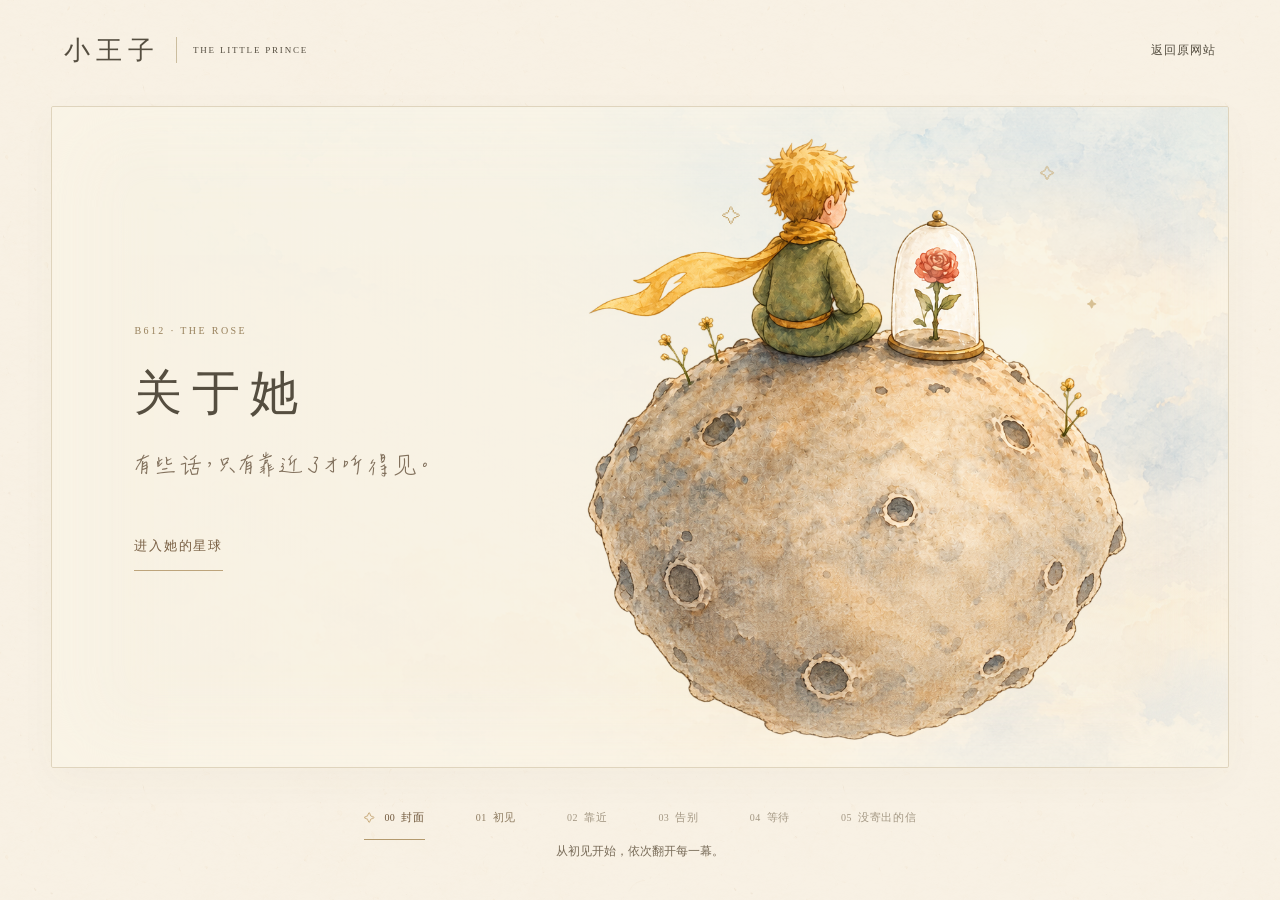
==== commit 11bc533c: "Polish storybook dialogue and letter" ====
--- a/preview/index.html
+++ b/preview/index.html
@@ -13,7 +13,7 @@
 <body data-cover-phase="ready">
   <header class="page-masthead">
     <a class="wordmark" href="../index.html" aria-label="小王子，返回原网站">小王子 <span>THE LITTLE PRINCE</span></a>
-    <a class="back-link" href="../index.html">↖ 返回原网站</a>
+    <a class="back-link" href="../index.html"> 返回原网站</a>
   </header>
   <main class="cover-shell">
     <section class="cover" id="cover" aria-labelledby="cover-title">
@@ -24,7 +24,7 @@
         <p class="eyebrow">B612 · THE ROSE</p>
         <h1 id="cover-title">关于她</h1>
         <p class="subtitle">有些话，只有靠近了才听得见。</p>
-        <a class="enter" href="first-meeting.html" data-enter-story><span>进入她的星球</span><span class="enter-arrow" aria-hidden="true">↗</span></a>
+        <a class="enter" href="first-meeting.html" data-enter-story><span>进入她的星球</span></a>
       </div>
       <figure class="cover-art" id="cover-art">
         <div class="art-reveal"><div class="cover-camera" id="cover-camera">
